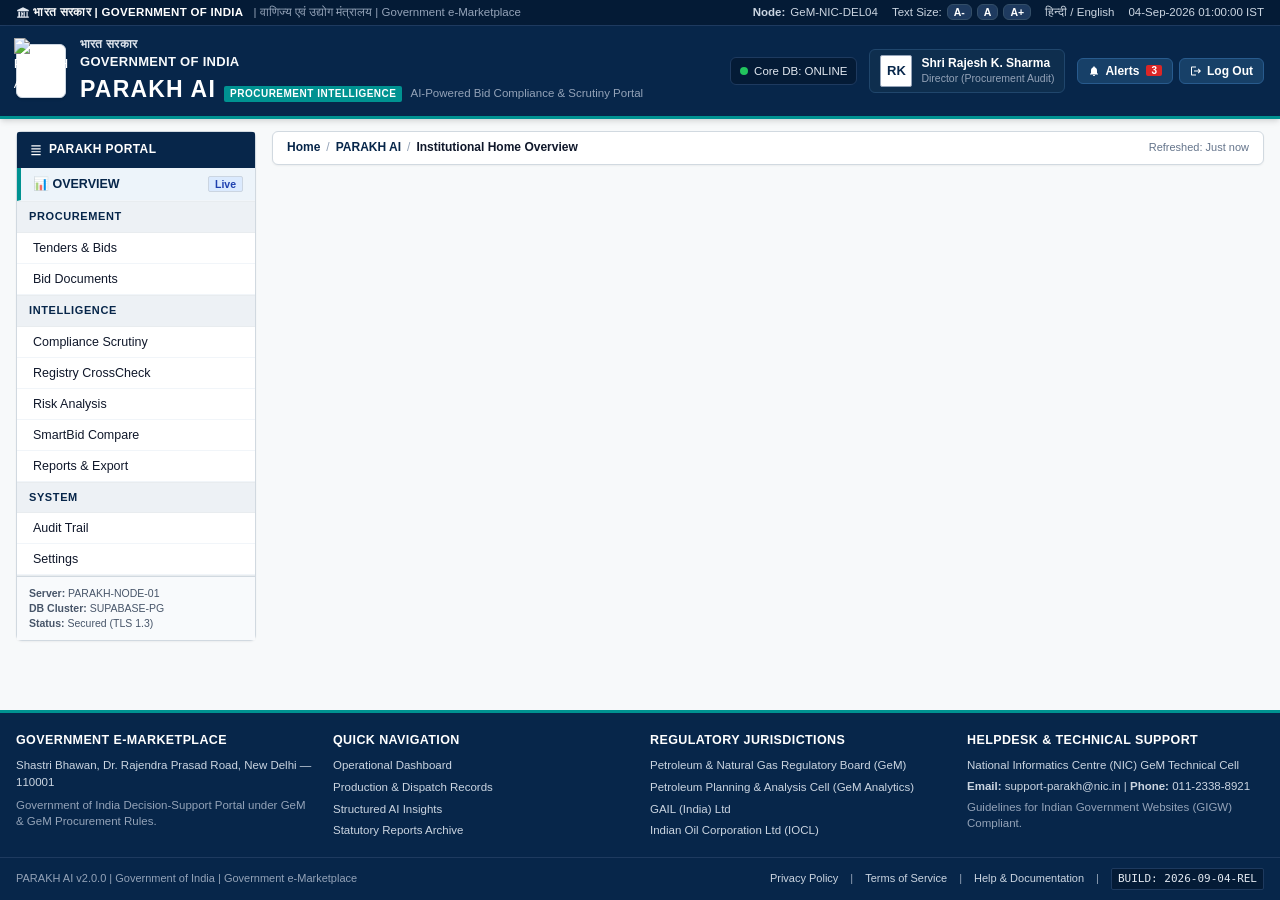
==== static/portal/dashboard.html @ 5761d383 "feat: refine portal UI, remove corrupted symbols, add PARAKH AI branding, and launch Bidder Portal" ====
<!DOCTYPE html>
<html lang="en">
<head>
  <meta charset="UTF-8">
  <meta name="viewport" content="width=device-width, initial-scale=1.0">
  <title>PARAKH AI — Official Bid Compliance Platform | Government e-Marketplace</title>
  <meta name="description" content="Official Decision-Support & Statutory Compliance Scrutiny Platform for the Government e-Marketplace.">
  <meta name="author" content="Government e-Marketplace">
  
  <!-- Custom Institutional CSS (2012-2018 Enterprise Design, Three-Tone System) -->
  <link rel="stylesheet" href="/static/css/styles.css">
  
  <!-- Favicon -->
  <link rel="icon" type="image/png" href="/static/images/parakh-logo.png">
</head>
<body class="font-size-md">

  <!-- =====================================================================
       1. TOP GOVERNMENT OF INDIA ACCESSIBILITY & UTILITY STRIP
       ===================================================================== -->
  <div class="gov-top-strip" id="govTopStrip">
    <div class="gov-top-strip-inner">
      <div class="gov-top-left">
        <span class="gov-id-text">
          <svg class="emblem-icon" width="14" height="14" viewBox="0 0 24 24" fill="currentColor">
            <path d="M12 2L2 7v2h20V7L12 2zm-8 8v8H2v2h20v-2h-2v-8h-2v8h-3v-8h-2v8h-2v-8H9v8H7v-8H4zm7 2a1.5 1.5 0 100 3 1.5 1.5 0 000-3z"/>
          </svg>
          भारत सरकार | GOVERNMENT OF INDIA
        </span>
        <span class="gov-dept-text">| वाणिज्य एवं उद्योग मंत्रालय | Government e-Marketplace</span>
      </div>
      <div class="gov-top-right">
        <span class="strip-item">
          <strong>Node:</strong> GeM-NIC-DEL04
        </span>
        <span class="strip-item font-resizer">
          <span>Text Size:</span>
          <button type="button" onclick="parakhApp.adjustFontSize('sm')" title="Decrease font size">A-</button>
          <button type="button" onclick="parakhApp.adjustFontSize('md')" title="Normal font size">A</button>
          <button type="button" onclick="parakhApp.adjustFontSize('lg')" title="Increase font size">A+</button>
        </span>
        <span class="strip-item">
          <a class="strip-link" href="javascript:void(0)" onclick="parakhApp.toggleLanguage()">हिन्दी / English</a>
        </span>
        <span class="strip-item" id="liveClockDisplay">
          04-Sep-2026 01:00:00 IST
        </span>
      </div>
    </div>
  </div>

  <!-- =====================================================================
       2. INSTITUTIONAL HEADER
       ===================================================================== -->
  <header class="institutional-header" id="institutionalHeader">
    <div class="header-inner">
      <!-- Left: Emblem & Ministry Identity -->
      <div class="brand-section" onclick="window.location.href='/'" title="Go to PARAKH AI Home">
        <div class="emblem-logo-container" title="PARAKH AI Logo">
          <img src="/static/images/parakh-logo.png" alt="PARAKH AI Logo" style="height: 65px; width: auto; object-fit: contain;">
        </div>
        <div class="brand-titles">
          <div class="brand-hindi">भारत सरकार</div>
          <div class="brand-ministry">Government of India</div>
          <div class="brand-parakh">
            <span class="parakh-main-title">PARAKH AI</span>
            <span class="parakh-tag">PROCUREMENT INTELLIGENCE</span>
            <span class="parakh-subtitle">AI-Powered Bid Compliance & Scrutiny Portal</span>
          </div>
        </div>
      </div>

      <!-- Right: User Identity & Actions -->
      <div class="header-user-area" id="headerUserArea">
        <div class="system-status-indicator" title="System Integration Status">
          <span class="status-dot"></span>
          <span>Core DB: ONLINE</span>
        </div>

        <div class="user-profile-box" id="userProfileBox">
          <div class="user-avatar" id="userAvatarInitials">RK</div>
          <div class="user-details">
            <span class="user-name" id="userDisplayName">Shri Rajesh K. Sharma</span>
            <span class="user-role" id="userDisplayRole">Director (Procurement Audit)</span>
          </div>
        </div>

        <div class="header-actions">
          <button class="header-btn" onclick="parakhApp.switchView('alerts')" title="Operational Alerts">
            <svg width="12" height="12" viewBox="0 0 24 24" fill="currentColor">
              <path d="M12 22c1.1 0 2-.9 2-2h-4c0 1.1.9 2 2 2zm6-6v-5c0-3.07-1.63-5.64-4.5-6.32V4c0-.83-.67-1.5-1.5-1.5s-1.5.67-1.5 1.5v.68C7.64 5.36 6 7.92 6 11v5l-2 2v1h16v-1l-2-2z"/>
            </svg>
            <span>Alerts</span>
            <span class="badge-count" id="headerAlertCount">3</span>
          </button>
          <button class="header-btn" onclick="parakhApp.handleLogoutToggle()" id="authToggleButton" title="Log out or switch account">
            <svg width="12" height="12" viewBox="0 0 24 24" fill="currentColor">
              <path d="M17 7l-1.41 1.41L18.17 11H8v2h10.17l-2.58 2.58L17 17l5-5zM4 5h8V3H4c-1.1 0-2 .9-2 2v14c0 1.1.9 2 2 2h8v-2H4V5z"/>
            </svg>
            <span id="authToggleText">Log Out</span>
          </button>
        </div>
      </div>
    </div>
  </header>



  <!-- =====================================================================
       5. PORTAL MAIN CONTAINER (SIDEBAR + CONTENT)
       ===================================================================== -->
  <div class="portal-container" id="portalContainer">

    <!-- OPERATIONAL SIDEBAR NAVIGATION (DISPLAYED IN PORTAL MODE) -->
    <aside class="portal-sidebar" id="portalSidebar">

      <div class="sidebar-header">
        <svg width="14" height="14" viewBox="0 0 24 24" fill="currentColor">
          <path d="M4 6h16V4H4v2zm0 5h16v-2H4v2zm0 5h16v-2H4v2zm0 5h16v-2H4v2z"/>
        </svg>
        <span>PARAKH PORTAL</span>
      </div>

      <!-- Group 1: OVERVIEW -->
      <div class="sidebar-nav-group">
        <button type="button" class="sidebar-link-btn active" data-view="dashboard" onclick="parakhApp.switchView('dashboard')">
          <span>📊 OVERVIEW</span>
          <span class="sidebar-count" style="background:#DBEAFE; color:#1E40AF;">Live</span>
        </button>
      </div>

      <!-- Group 2: PROCUREMENT -->
      <div class="sidebar-nav-group">
        <div class="sidebar-group-title">PROCUREMENT</div>
        <ul class="sidebar-links">
          <li><button type="button" class="sidebar-link-btn" data-view="records" onclick="parakhApp.switchView('records')"><span>Tenders & Bids</span></button></li>
          <li><button type="button" class="sidebar-link-btn" data-view="upload" onclick="parakhApp.switchView('upload')"><span>Bid Documents</span></button></li>
        </ul>
      </div>

      <!-- Group 3: INTELLIGENCE (PARAKH USPs) -->
      <div class="sidebar-nav-group">
        <div class="sidebar-group-title">INTELLIGENCE</div>
        <ul class="sidebar-links">
          <li><button type="button" class="sidebar-link-btn" data-view="compliance" onclick="parakhApp.switchView('compliance')"><span>Compliance Scrutiny</span></button></li>
          <li><button type="button" class="sidebar-link-btn" data-view="crosscheck" onclick="parakhApp.switchView('crosscheck')"><span>Registry CrossCheck</span></button></li>
          <li><button type="button" class="sidebar-link-btn" data-view="risk" onclick="parakhApp.switchView('risk')"><span>Risk Analysis</span></button></li>
          <li><button type="button" class="sidebar-link-btn" data-view="smartbid" onclick="parakhApp.switchView('smartbid')"><span>SmartBid Compare</span></button></li>
          <li><button type="button" class="sidebar-link-btn" data-view="reports" onclick="parakhApp.switchView('reports')"><span>Reports & Export</span></button></li>
        </ul>
      </div>

      <!-- Group 4: SYSTEM -->
      <div class="sidebar-nav-group">
        <div class="sidebar-group-title">SYSTEM</div>
        <ul class="sidebar-links">
          <li><button type="button" class="sidebar-link-btn" data-view="history" onclick="parakhApp.switchView('history')"><span>Audit Trail</span></button></li>
          <li><button type="button" class="sidebar-link-btn" data-view="settings" onclick="parakhApp.switchView('settings')"><span>Settings</span></button></li>
        </ul>
      </div>

      <div class="sidebar-footer-info">
        <div><strong>Server:</strong> PARAKH-NODE-01</div>
        <div><strong>DB Cluster:</strong> SUPABASE-PG</div>
        <div><strong>Status:</strong> Secured (TLS 1.3)</div>
      </div>
    </aside>

    <!-- MAIN DYNAMIC CONTENT CONTAINER -->
    <main class="portal-main-content" id="portalMainContent">

      <!-- Breadcrumbs -->
      <nav class="breadcrumb-bar" id="breadcrumbBar" aria-label="Breadcrumb">
        <ul class="breadcrumb-list">
          <li><a href="javascript:void(0)" onclick="parakhApp.switchView('home')">Home</a></li>
          <li class="breadcrumb-separator">/</li>
          <li id="breadcrumbParent"><a href="javascript:void(0)">PARAKH AI</a></li>
          <li class="breadcrumb-separator">/</li>
          <li class="breadcrumb-current" id="breadcrumbCurrent">Institutional Home Overview</li>
        </ul>
        <span class="breadcrumb-timestamp" id="breadcrumbTime">Refreshed: Just now</span>
      </nav>

      <section class="view-section" id="view-dashboard" style="display:none;">
        <div class="page-title-banner">
          <div class="page-title-group">
            <h1>PARAKH AI - Procurement Intelligence Dashboard</h1>
            <p>Real-time bid compliance metrics, statutory cross-checks, and AI-powered discrepancy detection across the Government e-Marketplace.</p>
          </div>
          <div class="page-actions-group">
            <button class="btn btn-secondary btn-sm" onclick="parakhApp.switchView('upload')">
              <span>Upload Bid Docs</span>
            </button>
            <button class="btn btn-accent btn-sm" onclick="parakhApp.switchView('compliance')">
              <span>Run Compliance Scrutiny</span>
            </button>
            <button class="btn btn-primary btn-sm" onclick="parakhApp.openGenerateReportModal()">
              <span>Generate Brief</span>
            </button>
          </div>
        </div>

        <!-- 6 Practical Compact KPI Cards -->
        <div class="kpi-grid">
          <div class="kpi-card">
            <span class="kpi-label">Total Bids Processed</span>
            <span class="kpi-value" id="kpiTotalRecords">14,820</span>
            <span class="kpi-subtext">Across all central ministries</span>
          </div>
          <div class="kpi-card kpi-accent">
            <span class="kpi-label">Bids Under Scrutiny</span>
            <span class="kpi-value" id="kpiActiveCases">42</span>
            <span class="kpi-subtext">Active AI scrutiny</span>
          </div>
          <div class="kpi-card">
            <span class="kpi-label">Compliant Bids</span>
            <span class="kpi-value" style="color:#166534;">14,210</span>
            <span class="kpi-subtext">82.4% overall compliance</span>
          </div>
          <div class="kpi-card">
            <span class="kpi-label">High-Risk Bids</span>
            <span class="kpi-value" style="color:#991B1B;">6</span>
            <span class="kpi-subtext">Requires officer intervention</span>
          </div>
          <div class="kpi-card">
            <span class="kpi-label">Active Alerts</span>
            <span class="kpi-value" style="color:#991B1B;" id="kpiAlerts">9</span>
            <span class="kpi-subtext">3 Critical, 4 High, 2 Medium</span>
          </div>
          <div class="kpi-card">
            <span class="kpi-label">Upcoming Statutory Deadline</span>
            <span class="kpi-value" style="font-size:16px; margin-top:8px; color:#123B63;">15-Sep-2026</span>
            <span class="kpi-subtext">Q2 GeM Procurement Audit</span>
          </div>
        </div>

        <!-- 2-Column Split: Overview Chart & Risk Distribution vs Structured AI Finding -->
        <div class="dashboard-grid-2col">
          <!-- Column 1: Compliance Overview & Risk Distribution -->
          <div class="panel">
            <div class="panel-header">
              <span>MONTHLY BID COMPLIANCE TRENDS (FY 2025-26)</span>
              <div>
                <select id="chartPsuFilter" class="form-control" style="font-size:11.5px; padding:3px 7px;" onchange="parakhApp.renderComplianceChart()">
                  <option value="ALL">All Ministries & Departments</option>
                  <option value="GAIL">GAIL (Natural Gas Grid)</option>
                  <option value="IOCL">IOCL (Refineries & Pipeline)</option>
                  <option value="ONGC">ONGC (Offshore Extraction)</option>
                </select>
              </div>
            </div>
            <div class="panel-body">
              <canvas id="complianceChartCanvas" width="560" height="200" style="width:100%; height:200px; display:block; background-color:#FFFFFF; border:1px solid #CBD5E1;"></canvas>
              
              <!-- Risk Distribution Breakdown -->
              <div style="margin-top:12px; background:#F8FAFC; border:1px solid #CBD5E1; padding:9px 12px; border-radius:3px;">
                <div style="display:flex; justify-content:space-between; font-size:11.5px; font-weight:700; color:#123B63; margin-bottom:5px;">
                  <span>Risk Distribution Breakdown</span>
                  <span>82% Compliant | 14% Under Scrutiny | 4% High Risk</span>
                </div>
                <div style="display:flex; height:9px; border-radius:2px; overflow:hidden; border:1px solid #CBD5E1;">
                  <div style="width:82%; background:#166534;" title="Compliant (82%)"></div>
                  <div style="width:14%; background:#C25E00;" title="Under Scrutiny (14%)"></div>
                  <div style="width:4%; background:#991B1B;" title="High Risk (4%)"></div>
                </div>
              </div>
            </div>
          </div>

          <!-- Column 2: Structured AI Decision-Support Intelligence Card -->
          <div class="panel ai-insight-panel">
            <div class="panel-header">
              <span>AI COMPLIANCE DECISION SUPPORT</span>
              <span class="ai-tag">REF: GEM-BID-8841</span>
            </div>
            <div class="panel-body">
              <div class="ai-result-block">
                <div class="ai-assessment-box">
                  <div style="font-size:11px; font-weight:bold; color:#123B63; text-transform:uppercase;">AI Analysis Result</div>
                  <div style="font-size:13.5px; font-weight:bold; color:#123B63; margin-top:2px;">
                    Potential financial anomaly and GSTIN mismatch detected
                  </div>
                </div>

                <div class="ai-metric-row">
                  <div class="ai-metric-col">
                    <span class="ai-metric-label">Confidence</span>
                    <div class="ai-metric-value">87%</div>
                    <div class="confidence-bar-wrap">
                      <div class="confidence-bar-fill" style="width: 87%;"></div>
                    </div>
                  </div>
                  <div class="ai-metric-col">
                    <span class="ai-metric-label">Severity</span>
                    <div class="ai-metric-value"><span class="badge badge-high">Medium</span></div>
                  </div>
                  <div class="ai-metric-col">
                    <span class="ai-metric-label">Target Entity</span>
                    <div style="font-size:12.5px; font-weight:bold; color:#123B63;">Bidder A - Tender #4929</div>
                  </div>
                </div>

                <div>
                  <div style="font-size:11.5px; font-weight:bold; color:#123B63; margin-bottom:4px; text-transform:uppercase;">Key Discrepancy Indicators:</div>
                  <ul class="ai-indicator-list">
                    <li class="ai-indicator-item">Hazira compressor vs Jagdishpur terminal meter indicates <strong>4.8% divergence</strong> (statutory limit &le; 1.2%).</li>
                    <li class="ai-indicator-item">MSME Udyam registration category does not match the mandatory requirement for this tender.</li>
                  </ul>
                </div>

                <div class="ai-recommendation-box">
                  <strong>Recommended Action:</strong>
                  Dispatch physical ultrasonic calibration team to Valve Station VS-14 before subsequent transmission cycle.
                </div>

                <div style="display:flex; justify-content:space-between; align-items:center; margin-top:4px;">
                  <button class="btn btn-accent btn-sm" onclick="parakhApp.switchView('compliance'); parakhApp.loadAnalysisCase('CASE-8841');">
                    [ View Detailed Analysis ]
                  </button>
                  <span style="font-size:11px; color:#64748B;">Engine: Deterministic Rule Matrix v3.2</span>
                </div>
              </div>
            </div>
          </div>
        </div>

        <!-- Recent Production & Dispatch Activity Table -->
        <div class="panel">
          <div class="panel-header">
            <span>RECENT PRODUCTION & DISPATCH RECONCILIATION LOG</span>
            <button class="btn btn-secondary btn-sm" onclick="parakhApp.switchView('records')">View All Records &raquo;</button>
          </div>
          <div class="panel-body" style="padding:0;">
            <div class="table-responsive">
              <table class="table-gov" id="dashboardRecentTable">
                <thead>
                  <tr>
                    <th>Record ID</th>
                    <th>Category</th>
                    <th>Facility / PSU</th>
                    <th>Data Source</th>
                    <th>Status</th>
                    <th>Risk Level</th>
                    <th>AI Result</th>
                    <th>Date & Time</th>
                    <th>Action</th>
                  </tr>
                </thead>
                <tbody id="dashboardRecentTbody">
                  <!-- Populated by JavaScript -->
                </tbody>
              </table>
            </div>
          </div>
        </div>

        <!-- Alerts / Pending Actions Area -->
        <div class="panel">
          <div class="panel-header">
            <span>OPERATIONAL ALERTS REQUIRING IMMEDIATE OFFICER SIGN-OFF</span>
            <button class="btn btn-secondary btn-sm" onclick="parakhApp.switchView('alerts')">Manage Alerts &raquo;</button>
          </div>
          <div class="panel-body">
            <div style="display:flex; flex-direction:column; gap:8px;" id="dashboardAlertsList">
              <!-- Populated by JavaScript -->
            </div>
          </div>
        </div>
      </section>

      <!-- ===================================================================
           VIEW 2: DATA & RECORDS (PRODUCTION & DISPATCH)
           =================================================================== -->
      <section class="view-section" id="view-records" style="display:none;">
        <div class="page-title-banner">
          <div class="page-title-group">
            <h1>Production & Dispatch Records Management</h1>
            <p>Complete multi-source statutory repository of pipeline SCADA readings, refinery dispatch ledgers, and subsidized fuel allocations.</p>
          </div>
          <div class="page-actions-group">
            <button class="btn btn-accent btn-sm" onclick="parakhApp.switchView('upload')">
              <span>+ Ingest Telemetry Batch</span>
            </button>
            <button class="btn btn-secondary btn-sm" onclick="parakhApp.exportRecordsCSV()">
              <span>Export CSV</span>
            </button>
          </div>
        </div>

        <!-- Enterprise Filter Bar -->
        <div class="filter-card">
          <div class="form-row">
            <div class="form-group flex-grow">
              <label class="form-label" for="filterSearchInput">Search Facility / Record ID</label>
              <input type="text" id="filterSearchInput" class="form-control" placeholder="e.g. GAIL, HVJ, REC-2026, Paradip..." oninput="parakhApp.applyFilters()">
            </div>
            <div class="form-group">
              <label class="form-label" for="filterCategorySelect">Category</label>
              <select id="filterCategorySelect" class="form-control" onchange="parakhApp.applyFilters()">
                <option value="ALL">All Categories</option>
                <option value="Natural Gas Grid">Natural Gas Grid</option>
                <option value="Crude Refining">Crude Refining</option>
                <option value="LPG Allocation">Subsidized LPG Allocation</option>
                <option value="Offshore Extraction">Offshore Extraction</option>
                <option value="City Gas Distribution">City Gas Distribution (CGD)</option>
              </select>
            </div>
            <div class="form-group">
              <label class="form-label" for="filterPsuSelect">PSU / Entity</label>
              <select id="filterPsuSelect" class="form-control" onchange="parakhApp.applyFilters()">
                <option value="ALL">All Entities</option>
                <option value="GAIL">GAIL (India) Ltd</option>
                <option value="IOCL">Indian Oil Corp Ltd (IOCL)</option>
                <option value="ONGC">ONGC Ltd</option>
                <option value="HPCL">Hindustan Petroleum (HPCL)</option>
                <option value="BPCL">Bharat Petroleum (BPCL)</option>
                <option value="ISPRL">Indian Strategic Reserves</option>
              </select>
            </div>
            <div class="form-group">
              <label class="form-label" for="filterStatusSelect">Status</label>
              <select id="filterStatusSelect" class="form-control" onchange="parakhApp.applyFilters()">
                <option value="ALL">All Statuses</option>
                <option value="Compliant">Compliant</option>
                <option value="Under Scrutiny">Under Scrutiny</option>
                <option value="Flagged">Flagged</option>
                <option value="Verified">Verified</option>
              </select>
            </div>
            <div class="form-group">
              <label class="form-label" for="filterDateFrom">Date From</label>
              <input type="date" id="filterDateFrom" class="form-control" value="2026-08-01" onchange="parakhApp.applyFilters()">
            </div>
            <div class="form-group">
              <label class="form-label" for="filterDateTo">Date To</label>
              <input type="date" id="filterDateTo" class="form-control" value="2026-09-04" onchange="parakhApp.applyFilters()">
            </div>
            <div class="form-group" style="flex-direction:row; gap:5px;">
              <button type="button" class="btn btn-primary btn-sm" onclick="parakhApp.applyFilters()">Apply Filter</button>
              <button type="button" class="btn btn-secondary btn-sm" onclick="parakhApp.resetFilters()">Reset</button>
            </div>
          </div>
        </div>

        <!-- Structured Enterprise Table -->
        <div class="table-responsive">
          <table class="table-gov" id="recordsDataTable">
            <thead>
              <tr>
                <th class="sortable" onclick="parakhApp.sortRecords('id')">Record ID</th>
                <th class="sortable" onclick="parakhApp.sortRecords('category')">Category</th>
                <th class="sortable" onclick="parakhApp.sortRecords('psu')">PSU / Facility</th>
                <th>Data Source</th>
                <th class="sortable" onclick="parakhApp.sortRecords('status')">Status</th>
                <th class="sortable" onclick="parakhApp.sortRecords('risk')">Risk Level</th>
                <th>AI Result</th>
                <th class="sortable" onclick="parakhApp.sortRecords('date')">Date & Time</th>
                <th>Action</th>
              </tr>
            </thead>
            <tbody id="recordsTbody">
              <!-- Populated by JavaScript -->
            </tbody>
          </table>
        </div>

        <!-- Pagination Bar -->
        <div class="pagination-container">
          <div>
            Showing <strong id="pageStartRecord">1</strong> to <strong id="pageEndRecord">10</strong> of <strong id="pageTotalRecords">142</strong> statutory records
          </div>
          <div class="pagination-controls" id="paginationControls">
            <!-- Populated by JavaScript -->
          </div>
        </div>
      </section>

      <!-- ===================================================================
           VIEW 3: DATA UPLOAD (TELEMETRY UPLOAD)
           =================================================================== -->
      <section class="view-section" id="view-upload" style="display:none;">
        <div class="page-title-banner">
          <div class="page-title-group">
            <h1>Statutory Telemetry & Manifest Ingestion</h1>
            <p>Upload telemetry dumps, laboratory quality certificates, or distribution ledgers for deterministic validation and checksum verification.</p>
          </div>
        </div>

        <div class="panel" style="max-width:880px; margin:0 auto;">
          <div class="panel-header">
            <span>INGESTION WORKFLOW & STATUTORY DECLARATION</span>
          </div>
          <div class="panel-body">
            <form id="uploadDataForm" onsubmit="parakhApp.handleDataUpload(event)">
              <div style="display:flex; flex-direction:column; gap:14px;">
                <div class="form-row">
                  <div class="form-group flex-grow">
                    <label class="form-label" for="uploadPsuSelect">Reporting Hydrocarbon PSU / Entity *</label>
                    <select id="uploadPsuSelect" class="form-control" required>
                      <option value="">-- Select Reporting Entity --</option>
                      <option value="GAIL">GAIL (India) Ltd — National Gas Grid</option>
                      <option value="IOCL">Indian Oil Corporation Ltd — Refineries & Pipelines</option>
                      <option value="ONGC">Oil & Natural Gas Corporation Ltd — Offshore Wells</option>
                      <option value="HPCL">Hindustan Petroleum Corporation Ltd — Marketing & LPG</option>
                      <option value="BPCL">Bharat Petroleum Corporation Ltd — Distribution</option>
                      <option value="ISPRL">Indian Strategic Petroleum Reserves Ltd — Caverns</option>
                    </select>
                  </div>
                  <div class="form-group flex-grow">
                    <label class="form-label" for="uploadCategorySelect">Hydrocarbon Sector Classification *</label>
                    <select id="uploadCategorySelect" class="form-control" required>
                      <option value="">-- Select Sector --</option>
                      <option value="Natural Gas Grid">Natural Gas Trunk Pipeline</option>
                      <option value="Crude Refining">Crude Refining & Despatch</option>
                      <option value="LPG Allocation">Subsidized Domestic LPG Allocation</option>
                      <option value="Offshore Extraction">Offshore Wellhead Production</option>
                      <option value="City Gas Distribution">City Gas Distribution Network (CGD)</option>
                    </select>
                  </div>
                </div>

                <div class="form-row">
                  <div class="form-group flex-grow">
                    <label class="form-label" for="uploadFacilityInput">Facility / Pipeline Terminal Identifier *</label>
                    <input type="text" id="uploadFacilityInput" class="form-control" placeholder="e.g. Hazira Compressor Station CS-02 / Paradip Refinery Terminal B" required>
                  </div>
                  <div class="form-group">
                    <label class="form-label" for="uploadReportingPeriod">Audit Period *</label>
                    <input type="month" id="uploadReportingPeriod" class="form-control" value="2026-08" required>
                  </div>
                </div>

                <div class="form-group">
                  <label class="form-label" for="uploadDataStream">Data Stream Type *</label>
                  <select id="uploadDataStream" class="form-control" required>
                    <option value="SCADA_PRESSURE">SCADA Pressure & Mass Flow Sensor Telemetry (.csv, .xlsx)</option>
                    <option value="DESPATCH_MANIFEST">Statutory Despatch & Custody Transfer Manifest (.pdf, .csv)</option>
                    <option value="LAB_QUALITY_CERT">Laboratory Quality & Sulphur Specification Certificate (.pdf)</option>
                    <option value="SUBSIDIZED_LPG_LEDGER">Subsidized LPG Bottling & Retail Dispense Ledger (.xlsx, .csv)</option>
                  </select>
                </div>

                <!-- Drag & Drop Upload Zone -->
                <div class="form-group">
                  <label class="form-label">Select or Drag Telemetry File (.csv, .xlsx, .pdf, .json) *</label>
                  <div class="upload-dropzone" id="uploadDropzone">
                    <div class="upload-dropzone-icon"><svg width="40" height="40" viewBox="0 0 24 24" fill="none" stroke="currentColor" stroke-width="2" stroke-linecap="round" stroke-linejoin="round"><path d="M21 15v4a2 2 0 0 1-2 2H5a2 2 0 0 1-2-2v-4"/><polyline points="17 8 12 3 7 8"/><line x1="12" y1="3" x2="12" y2="15"/></svg></div>
                    <div id="uploadDropzoneFilename" style="font-size:13px; color:#334155; margin-bottom:4px;">
                      Drag & drop telemetry files here, or <span style="color:#123B63; text-decoration:underline; font-weight:bold;">browse computer</span>
                    </div>
                    <div style="font-size:11.5px; color:#64748B;">Supported: CSV, XLSX, PDF, JSON up to 50 MB. Files are cryptographically hashed via SHA-256.</div>
                  </div>
                  <input type="file" id="uploadFileInput" accept=".csv,.xlsx,.xls,.pdf,.json" style="display:none;" required>
                </div>

                <div class="form-group">
                  <label class="form-label" for="uploadOfficerRemark">Officer Attestation Remarks</label>
                  <textarea id="uploadOfficerRemark" class="form-control" rows="2" placeholder="Enter officer verification remarks or reference dispatch memo number..."></textarea>
                </div>

                <!-- Live Upload Progress -->
                <div id="uploadProgressContainer" style="display:none; background:#F8FAFC; border:1px solid #CBD5E1; padding:10px 12px; border-radius:3px;">
                  <div style="display:flex; justify-content:space-between; font-size:11.5px; font-weight:700; color:#123B63; margin-bottom:5px;">
                    <span id="uploadProgressLabel">Calculating SHA-256 checksum & validating schema...</span>
                    <span id="uploadProgressPercent">45%</span>
                  </div>
                  <div style="width:100%; height:9px; background:#E2E8F0; border-radius:2px; overflow:hidden;">
                    <div id="uploadProgressBar" style="width:45%; height:100%; background:#C25E00; transition:width 0.3s ease;"></div>
                  </div>
                </div>

                <!-- Successful Upload State Card -->
                <div id="uploadSuccessState" style="display:none; background:#F0FDF4; border:1px solid #86EFAC; padding:12px; border-radius:3px;">
                  <div style="display:flex; align-items:center; gap:8px; margin-bottom:8px;">
                    <span style="font-size:16px; color:#166534;">✓</span>
                    <span style="font-size:13.5px; font-weight:bold; color:#166534;">Batch Successfully Ingested & Cryptographically Verified</span>
                  </div>
                  <div style="display:grid; grid-template-columns:1fr 1fr; gap:8px; font-size:12px; color:#334155;">
                    <div><strong>Batch ID:</strong> <span id="successBatchId">BATCH-2026-0914</span></div>
                    <div><strong>Record ID:</strong> <span id="successRecordId">REC-2026-9901</span></div>
                    <div><strong>Uploaded By:</strong> <span id="successUploadedBy">Shri Rajesh K. Sharma</span></div>
                    <div><strong>Timestamp:</strong> <span id="successTimestamp">04-Sep-2026 01:05 IST</span></div>
                    <div><strong>Data Source:</strong> <span id="successSource">GAIL (SCADA)</span></div>
                    <div><strong>File Name:</strong> <span id="successFileName">HVJ_Pressure_Dump_Sep26.csv</span></div>
                  </div>
                  <div style="margin-top:10px; display:flex; gap:6px;">
                    <button type="button" class="btn btn-accent btn-sm" onclick="parakhApp.switchView('records')">View in Records Table</button>
                    <button type="button" class="btn btn-primary btn-sm" onclick="parakhApp.switchView('compliance')">Launch AI Scrutiny</button>
                  </div>
                </div>

                <div style="display:flex; justify-content:flex-end; gap:8px; margin-top:6px;">
                  <button type="button" class="btn btn-secondary" onclick="parakhApp.resetUploadForm()">Reset Form</button>
                  <button type="submit" class="btn btn-accent" id="uploadSubmitBtn">
                    <span>[ Ingest & Scrutinize Batch ]</span>
                  </button>
                </div>
              </div>
            </form>
          </div>
        </div>
      </section>

      <!-- ===================================================================
           VIEW 4: AI COMPLIANCE SCRUTINY (AI ANALYSIS)
           =================================================================== -->
            <section class="view-section" id="view-compliance" style="display:none;">
        <div class="page-title-banner">
          <div class="page-title-group">
            <h1>AI Compliance Scrutiny</h1>
            <p>Automated bid parsing and multi-stage compliance verification against GeM procurement rules.</p>
          </div>
        </div>

        <div class="panel" style="margin-bottom:14px;">
          <div class="panel-header">
            <span>SELECT BID FOR SCRUTINY</span>
          </div>
          <div class="panel-body">
            <div class="form-row">
              <div class="form-group flex-grow">
                <label class="form-label" for="analysisCaseSelect">Target Tender & Bidder</label>
                <select id="analysisCaseSelect" class="form-control" onchange="parakhApp.onAnalysisCaseSelect()">
                  <option value="CASE-8841">Tender #4929 - Bidder A (Financial Discrepancy)</option>
                  <option value="CASE-9022">Tender #4929 - Bidder B (MSME Exemption Scrutiny)</option>
                  <option value="CASE-9140">Tender #5011 - Bidder C (ISO Certification Validation)</option>
                </select>
              </div>
              <div class="form-group" style="align-self:flex-end;">
                <button type="button" class="btn btn-accent" id="triggerAiAnalysisBtn" onclick="parakhApp.runAiAnalysisPipeline()">
                  <span class="btn-icon">⚙️</span>
                  <span>[ Run Compliance Scrutiny ]</span>
                </button>
              </div>
            </div>
          </div>
        </div>

        <!-- 5-Stage Operational Pipeline Display -->
        <div class="panel" style="margin-bottom:14px;">
          <div class="panel-header">
            <span>COMPLIANCE PIPELINE EXECUTION</span>
            <span id="analysisPipelineStatusBadge" class="badge badge-info">IDLE / READY</span>
          </div>
          <div class="panel-body">
            <div style="display:grid; grid-template-columns:repeat(auto-fit, minmax(170px, 1fr)); gap:10px;" id="pipelineStageCards">
              <div class="kpi-card" id="pipeStage1">
                <span class="kpi-label">Stage 1</span>
                <span style="font-size:12px; font-weight:bold; color:var(--parakh-navy); margin-top:2px;">BidDoc Parsing</span>
                <span class="kpi-subtext" id="pipeStage1Status">Ready</span>
              </div>
              <div class="kpi-card" id="pipeStage2">
                <span class="kpi-label">Stage 2</span>
                <span style="font-size:12px; font-weight:bold; color:var(--parakh-navy); margin-top:2px;">Rule Extraction</span>
                <span class="kpi-subtext" id="pipeStage2Status">Pending</span>
              </div>
              <div class="kpi-card" id="pipeStage3">
                <span class="kpi-label">Stage 3</span>
                <span style="font-size:12px; font-weight:bold; color:var(--parakh-navy); margin-top:2px;">Registry CrossCheck</span>
                <span class="kpi-subtext" id="pipeStage3Status">Pending</span>
              </div>
              <div class="kpi-card" id="pipeStage4">
                <span class="kpi-label">Stage 4</span>
                <span style="font-size:12px; font-weight:bold; color:var(--parakh-navy); margin-top:2px;">Contradiction Check</span>
                <span class="kpi-subtext" id="pipeStage4Status">Pending</span>
              </div>
              <div class="kpi-card" id="pipeStage5">
                <span class="kpi-label">Stage 5</span>
                <span style="font-size:12px; font-weight:bold; color:var(--parakh-navy); margin-top:2px;">Final Verdict</span>
                <span class="kpi-subtext" id="pipeStage5Status">Pending</span>
              </div>
            </div>
          </div>
        </div>

        <div id="aiAnalysisResultsArea" style="display:none;">
          <div style="display:flex; gap:14px;">
            <div style="flex:1;">
              <div class="panel">
                <div class="panel-header" style="background:#FEF2F2; color:#991B1B; border-bottom-color:#FECACA;">
                  <span style="display:flex; align-items:center; gap:6px;">
                    ⚠️ CRITICAL COMPLIANCE FLAG DETECTED
                  </span>
                </div>
                <div class="panel-body">
                  <h3 style="margin-bottom:10px; color:#7F1D1D;" id="resultPrimaryFinding">Financial Discrepancy in Turnover Claim</h3>
                  <p style="font-size:13px; color:#475569; margin-bottom:12px; line-height:1.5;">
                    The Bidder's declared average annual turnover over the past 3 years is <strong>₹ 15.2 Cr</strong>. However, real-time cross-checking with MCA21 API reveals a filed turnover of <strong>₹ 9.8 Cr</strong>.
                  </p>
                  
                  <div style="background:#F8FAFC; padding:10px; border-radius:4px; border:1px solid #E2E8F0; font-family:monospace; font-size:12px; margin-bottom:12px;">
                    <div>> SOURCE: Tender Annexure II (Financials)</div>
                    <div>> TARGET: MCA21 Company Registry</div>
                    <div style="color:#DC2626;">> DEVIATION: -35.5% (Exceeds 0% tolerance)</div>
                  </div>

                  <button class="btn btn-primary" onclick="parakhApp.openGenerateReportModal()">Generate Compliance Report</button>
                </div>
              </div>
            </div>
          </div>
        </div>
      </section>

      <!-- ===================================================================
           VIEW 5: STRUCTURED AI INSIGHTS
           =================================================================== -->
            <section class="view-section" id="view-crosscheck" style="display:none;">
        <div class="page-title-banner">
          <div class="page-title-group">
            <h1>Registry CrossCheck & Expiry Monitoring</h1>
            <p>Direct API integrations with MCA21, GSTN, and Udyam portals to cryptographically verify claims and monitor document expiry.</p>
          </div>
          <div class="page-actions-group">
            <button class="btn btn-accent btn-sm" onclick="alert('Initiating real-time API sync...')">Sync with GSTN/MCA21</button>
          </div>
        </div>

        <div class="kpi-grid">
          <div class="kpi-card">
            <span class="kpi-label">Active API Links</span>
            <span class="kpi-value">4/4</span>
            <span class="kpi-subtext" style="color:var(--parakh-teal);">All systems operational</span>
          </div>
          <div class="kpi-card kpi-accent">
            <span class="kpi-label">Mismatches Detected</span>
            <span class="kpi-value">12</span>
            <span class="kpi-subtext">Across 8 active tenders</span>
          </div>
          <div class="kpi-card">
            <span class="kpi-label">Documents Expiring</span>
            <span class="kpi-value" style="color:#C25E00;">5</span>
            <span class="kpi-subtext">Within next 30 days</span>
          </div>
          <div class="kpi-card">
            <span class="kpi-label">Forged Docs Blocked</span>
            <span class="kpi-value" style="color:#DC2626;">2</span>
            <span class="kpi-subtext">This quarter</span>
          </div>
        </div>

        <div class="panel">
          <div class="panel-header">
            <span>REAL-TIME REGISTRY VERIFICATION LOG</span>
          </div>
          <div class="panel-body">
            <table class="data-table">
              <thead>
                <tr>
                  <th>Tender ID</th>
                  <th>Bidder Name</th>
                  <th>Registry Source</th>
                  <th>Claim vs Actual</th>
                  <th>Status</th>
                </tr>
              </thead>
              <tbody>
                <tr>
                  <td>GEM-2026-T-4929</td>
                  <td>Bidder A (Tech Solutions)</td>
                  <td>MCA21 (Turnover)</td>
                  <td>₹15.2 Cr vs ₹9.8 Cr</td>
                  <td><span class="badge badge-error">Mismatch</span></td>
                </tr>
                <tr>
                  <td>GEM-2026-T-5011</td>
                  <td>Bidder C (Global Infra)</td>
                  <td>Udyam Portal</td>
                  <td>Micro vs Medium</td>
                  <td><span class="badge badge-warning">Category Error</span></td>
                </tr>
                <tr>
                  <td>GEM-2026-T-5100</td>
                  <td>Bidder D (Secure Systems)</td>
                  <td>GSTN</td>
                  <td>Active vs Active</td>
                  <td><span class="badge badge-success">Verified</span></td>
                </tr>
              </tbody>
            </table>
          </div>
        </div>
      </section>

      <!-- ===================================================================
           VIEW 6: STATUTORY REPORTS
           =================================================================== -->
      
      <!-- ===================================================================
           VIEW: SMARTBID COMPARE
           =================================================================== -->
            <section class="view-section" id="view-smartbid" style="display:none;">
        <div class="page-title-banner">
          <div class="page-title-group">
            <h1>SmartBid Compare</h1>
            <p>AI-powered side-by-side comparison of technical specifications, financials, and compliance scores.</p>
          </div>
        </div>
        <div class="panel">
          <div class="panel-header">
            <span>TENDER #4929: TECHNICAL COMPARISON MATRIX</span>
          </div>
          <div class="panel-body">
            <div style="display:grid; grid-template-columns: 1fr 1fr 1fr; gap:16px;">
              <!-- Parameter Column -->
              <div style="background:#F8FAFC; padding:12px; border-radius:4px; border:1px solid #E2E8F0;">
                <h4 style="margin-bottom:12px; color:var(--parakh-navy);">Evaluation Criteria</h4>
                <div style="padding:8px 0; border-bottom:1px solid #CBD5E1;">Required Turnover</div>
                <div style="padding:8px 0; border-bottom:1px solid #CBD5E1;">ISO 9001:2015</div>
                <div style="padding:8px 0; border-bottom:1px solid #CBD5E1;">Similar Past Experience</div>
                <div style="padding:8px 0;">Overall AI Score</div>
              </div>
              
              <!-- Bidder 1 -->
              <div style="background:#fff; padding:12px; border-radius:4px; border:1px solid #E2E8F0;">
                <h4 style="margin-bottom:12px; color:var(--parakh-navy);">Bidder A</h4>
                <div style="padding:8px 0; border-bottom:1px solid #CBD5E1; color:#DC2626;">Fail (₹9.8 Cr vs ₹10 Cr req)</div>
                <div style="padding:8px 0; border-bottom:1px solid #CBD5E1; color:#166534;">Pass (Verified)</div>
                <div style="padding:8px 0; border-bottom:1px solid #CBD5E1; color:#166534;">Pass (3 Projects)</div>
                <div style="padding:8px 0; font-weight:bold; color:#DC2626;">Rejected (Compliance Flag)</div>
              </div>

              <!-- Bidder 2 -->
              <div style="background:#fff; padding:12px; border-radius:4px; border:1px solid #E2E8F0;">
                <h4 style="margin-bottom:12px; color:var(--parakh-navy);">Bidder C</h4>
                <div style="padding:8px 0; border-bottom:1px solid #CBD5E1; color:#166534;">Pass (₹45.2 Cr)</div>
                <div style="padding:8px 0; border-bottom:1px solid #CBD5E1; color:#166534;">Pass (Verified)</div>
                <div style="padding:8px 0; border-bottom:1px solid #CBD5E1; color:#166534;">Pass (12 Projects)</div>
                <div style="padding:8px 0; font-weight:bold; color:#166534;">98/100 (Recommended L1)</div>
              </div>
            </div>
          </div>
        </div>
      </section>

            <section class="view-section" id="view-reports" style="display:none;">
        <div class="page-title-banner">
          <div class="page-title-group">
            <h1>Reports & Exports</h1>
            <p>Generate verifiable, cryptographic compliance reports for procurement audits and stakeholder reviews.</p>
          </div>
          <div class="page-actions-group">
            <button class="btn btn-primary btn-sm" onclick="parakhApp.openGenerateReportModal()">
              <span class="btn-icon">📄</span>
              <span>Generate New Report</span>
            </button>
          </div>
        </div>

        <div class="panel">
          <div class="panel-header">
            <span>RECENT EXPORTS (SHA-256 VERIFIED)</span>
          </div>
          <div class="panel-body">
            <table class="data-table">
              <thead>
                <tr>
                  <th>Report ID</th>
                  <th>Tender Ref</th>
                  <th>Generated By</th>
                  <th>Date & Time</th>
                  <th>Action</th>
                </tr>
              </thead>
              <tbody>
                <tr>
                  <td>RPT-GEM-8841</td>
                  <td>Tender #4929</td>
                  <td>Shri Rajesh K. Sharma</td>
                  <td>04-Sep-2026 14:30</td>
                  <td><button class="btn btn-secondary btn-sm">Download PDF</button></td>
                </tr>
                <tr>
                  <td>RPT-GEM-9022</td>
                  <td>Tender #5011</td>
                  <td>Shri Rajesh K. Sharma</td>
                  <td>03-Sep-2026 09:15</td>
                  <td><button class="btn btn-secondary btn-sm">Download PDF</button></td>
                </tr>
              </tbody>
            </table>
          </div>
        </div>
      </section>

      <!-- ===================================================================
           VIEW 7: OPERATIONAL ALERTS
           =================================================================== -->
      <section class="view-section" id="view-notifications" style="display:none;">
        <div class="page-title-banner">
          <div class="page-title-group">
            <h1>Operational & Statutory Alert Centre</h1>
            <p>Threshold violations, telemetry gaps, and suspected allocation divergences requiring formal officer acknowledgment and action.</p>
          </div>
          <div class="page-actions-group">
            <button class="btn btn-secondary btn-sm" onclick="parakhApp.filterAlerts('ALL')">All Alerts (9)</button>
            <button class="btn btn-secondary btn-sm" onclick="parakhApp.filterAlerts('CRITICAL')">Critical (3)</button>
            <button class="btn btn-secondary btn-sm" onclick="parakhApp.filterAlerts('HIGH')">High (4)</button>
            <button class="btn btn-secondary btn-sm" onclick="parakhApp.filterAlerts('MEDIUM')">Medium (2)</button>
            <button class="btn btn-secondary btn-sm" onclick="parakhApp.filterAlerts('LOW')">Low (1)</button>
          </div>
        </div>

        <div style="display:flex; flex-direction:column; gap:12px;" id="alertsFullContainer">
          <!-- Populated by JavaScript -->
        </div>
      </section>

      <!-- ===================================================================
           VIEW 8: AUDIT TRAIL (NIC STANDARD)
           =================================================================== -->
            <section class="view-section" id="view-history" style="display:none;">
        <div class="page-title-banner">
          <div class="page-title-group">
            <h1>Audit Trail (Immutable)</h1>
            <p>Cryptographically secure log of all system interactions, compliance verifications, and manual overrides.</p>
          </div>
        </div>

        <div class="timeline" id="auditTimeline">
          <!-- Populated by JS -->
          <div class="timeline-item">
            <div class="timeline-dot" style="background:var(--parakh-teal);"></div>
            <div class="timeline-content">
              <strong>04-Sep-2026 14:30:12 IST</strong><br>
              <span style="color:var(--text-muted);">Shri Rajesh K. Sharma generated Compliance Report RPT-GEM-8841.</span>
            </div>
          </div>
          <div class="timeline-item">
            <div class="timeline-dot" style="background:#C25E00;"></div>
            <div class="timeline-content">
              <strong>04-Sep-2026 10:15:00 IST</strong><br>
              <span style="color:var(--text-muted);">AI Scrutiny flagged Bidder A (Tender #4929) for Financial Discrepancy.</span>
            </div>
          </div>
          <div class="timeline-item">
            <div class="timeline-dot" style="background:#166534;"></div>
            <div class="timeline-content">
              <strong>04-Sep-2026 09:00:22 IST</strong><br>
              <span style="color:var(--text-muted);">System synced with MCA21 API successfully (0 ms latency).</span>
            </div>
          </div>
        </div>
      </section>

      <!-- ===================================================================
           VIEW 9: PORTAL SETTINGS
           =================================================================== -->
      <section class="view-section" id="view-settings" style="display:none;">
        <div class="page-title-banner">
          <div class="page-title-group">
            <h1>Portal Settings & Regulatory Parameters</h1>
            <p>Calibrate GeM threshold tolerances, statutory boundary limits, and notification dispatch rules.</p>
          </div>
        </div>

        <div style="display:grid; grid-template-columns:1fr 1fr; gap:14px;">
          <div class="panel">
            <div class="panel-header">
              <span>STATUTORY THRESHOLD CALIBRATION</span>
            </div>
            <div class="panel-body">
              <div style="display:flex; flex-direction:column; gap:12px;">
                <div class="form-group">
                  <label class="form-label">Pipeline Mass Balance Divergence Cutoff (%)</label>
                  <input type="number" class="form-control" value="1.2" step="0.1">
                  <span style="font-size:11px; color:#64748B;">Standard GeM guideline limit: &le; 1.2%</span>
                </div>
                <div class="form-group">
                  <label class="form-label">BS-VI Diesel Sulphur Specification Ceiling (ppm)</label>
                  <input type="number" class="form-control" value="10.0" step="0.5">
                  <span style="font-size:11px; color:#64748B;">Bureau of Indian Standards (BIS) IS 1460:2020 limit: 10 ppm</span>
                </div>
                <div class="form-group">
                  <label class="form-label">Subsidized LPG Household Diversion Alarm Threshold (%)</label>
                  <input type="number" class="form-control" value="2.5" step="0.5">
                  <span style="font-size:11px; color:#64748B;">DBTL Pahal algorithm variance trigger</span>
                </div>
                <div style="display:flex; justify-content:flex-end;">
                  <button class="btn btn-accent btn-sm" onclick="alert('Threshold parameters updated and recorded to Ministry audit log.')">Update Parameters</button>
                </div>
              </div>
            </div>
          </div>

          <div class="panel">
            <div class="panel-header">
              <span>NOTIFICATION & DATA RETENTION RULES</span>
            </div>
            <div class="panel-body">
              <div style="display:flex; flex-direction:column; gap:12px;">
                <div class="form-group">
                  <label class="form-label">Critical Alert Escalation Window (Hours)</label>
                  <input type="number" class="form-control" value="24" step="1">
                  <span style="font-size:11px; color:#64748B;">Auto-escalation to Joint Secretary if unacknowledged</span>
                </div>
                <div class="form-group">
                  <label class="form-label">Audit Log Retention Policy</label>
                  <select class="form-control">
                    <option>7 Years (Statutory Government Standard)</option>
                    <option>10 Years (Classified Strategic Infrastructure)</option>
                  </select>
                </div>
                <div class="form-group">
                  <label class="form-label">SCADA Sensor Heartbeat Interval (Seconds)</label>
                  <input type="number" class="form-control" value="30" step="5">
                </div>
                <div style="display:flex; justify-content:flex-end;">
                  <button class="btn btn-primary btn-sm" onclick="alert('System retention rules updated.')">Save Rules</button>
                </div>
              </div>
            </div>
          </div>
        </div>
      </section>

      <!-- ===================================================================
           VIEW 10: ADMINISTRATION
           =================================================================== -->
            <section class="view-section" id="view-risk" style="display:none;">
        <div class="page-title-banner">
          <div class="page-title-group">
            <h1>Risk Analysis & Scoring</h1>
            <p>Predictive risk scoring and cartelization detection based on historical bidding patterns and entity relationships.</p>
          </div>
        </div>
        <div class="panel">
          <div class="panel-header">
            <span>BIDDER RISK PROFILES</span>
          </div>
          <div class="panel-body">
            <table class="data-table">
              <thead>
                <tr>
                  <th>Bidder Name</th>
                  <th>Risk Score</th>
                  <th>Key Risk Factors</th>
                  <th>Action Recommendation</th>
                </tr>
              </thead>
              <tbody>
                <tr>
                  <td>Bidder A (Tech Solutions)</td>
                  <td><span class="badge badge-error">High (85/100)</span></td>
                  <td>Financial Mismatch, Shared IP with Bidder B</td>
                  <td>Disqualify / Manual Audit</td>
                </tr>
                <tr>
                  <td>Bidder B (Infra Corp)</td>
                  <td><span class="badge badge-warning">Medium (55/100)</span></td>
                  <td>Recent contract delays, Shared IP</td>
                  <td>Monitor Execution closely</td>
                </tr>
                <tr>
                  <td>Bidder C (Global Systems)</td>
                  <td><span class="badge badge-success">Low (15/100)</span></td>
                  <td>None detected</td>
                  <td>Proceed with evaluation</td>
                </tr>
              </tbody>
            </table>
          </div>
        </div>
      </section>

    </main>
  </div>

  <!-- =====================================================================
       6. INSTITUTIONAL LOGIN SCREEN VIEW (Toggleable / Modal)
       ===================================================================== -->
  <div id="institutionalLoginSection" style="display:none;">
    <div class="login-view-container">
      <!-- Left Panel: Official Government Identity -->
      <div class="login-left-panel">
        <div>
          <div class="login-emblem-wrap">
            <div class="login-emblem-box" style="background:transparent; border:none; width:auto; height:auto;">
              <img src="/static/images/parakh-logo.png" alt="PARAKH AI Official Logo" style="height: 56px; width: auto; object-fit: contain; background: #FFFFFF; padding: 4px 10px; border-radius: 8px; box-shadow: 0 4px 10px rgba(0,0,0,0.15);">
            </div>
            <div class="login-goi-titles">
              <h4>भारत सरकार | Government of India</h4>
              <h5>वाणिज्य एवं उद्योग मंत्रालय</h5>
              <h5>Government e-Marketplace</h5>
            </div>
          </div>

          <h3 style="font-size:18px; font-weight:bold; color:#FFFFFF; margin-top:12px;">PARAKH AI ENTERPRISE PORTAL</h3>
          <p class="login-portal-desc">
            Integrated decision-support and regulatory scrutiny system for national hydrocarbon infrastructure, pipeline pressure integrity, and subsidized fuel allocations.
          </p>

          <ul class="login-features-list">
            <li>Continuous SCADA mass-flow and pipeline telemetry reconciliation.</li>
            <li>Deterministic compliance engines with immutable NIC audit trails.</li>
            <li>Multi-source verification across GAIL, IOCL, ONGC, HPCL, and BPCL.</li>
            <li>Officer-led human sign-off architecture with digital attestation.</li>
          </ul>
        </div>

        <div class="login-security-notice">
          <strong>SECURITY NOTICE:</strong> Access is restricted exclusively to authorized Government of India officials and designated PSU audit officers. Unauthorized access attempts are monitored and punishable under the Information Technology Act, 2000 and the Official Secrets Act, 1923.
        </div>
      </div>

      <!-- Right Panel: Institutional Login Box -->
      <div class="login-right-panel">
        <div class="login-box-header">
          <h2>Official Portal Sign-In</h2>
          <p>Please enter your NIC / GeM departmental credentials to access the operational scrutiny console.</p>
        </div>

        <form class="login-form" onsubmit="parakhApp.handleLogin(event)">
          <div class="form-group">
            <label class="form-label" for="loginUsername">Username / NIC Email ID *</label>
            <input type="text" id="loginUsername" class="form-control" value="officer" required placeholder="e.g. rajesh.kumar@nic.in or officer">
          </div>

          <div class="form-group">
            <label class="form-label" for="loginPassword">Password *</label>
            <input type="password" id="loginPassword" class="form-control" value="demo123" required placeholder="••••••••">
          </div>

          <div class="form-group">
            <label class="form-label" for="loginRole">Designated Role *</label>
            <select id="loginRole" class="form-control">
              <option value="officer">Senior Audit Officer (Shri Rajesh K. Sharma)</option>
              <option value="examiner">Chief Technical Examiner (Pipelines & Terminals)</option>
              <option value="admin">System Administrator (NIC National Node)</option>
            </select>
          </div>

          <div class="form-group">
            <label class="form-label" for="loginCaptcha">Security Verification Code *</label>
            <div class="captcha-row">
              <span class="captcha-box" id="captchaValue">7 M 9 K 2</span>
              <button type="button" class="btn btn-secondary btn-sm" onclick="parakhApp.refreshCaptcha()" title="Refresh Captcha"><svg width="13" height="13" viewBox="0 0 24 24" fill="none" stroke="currentColor" stroke-width="2" style="vertical-align:middle;"><polyline points="23 4 23 10 17 10"/><path d="M20.49 15a9 9 0 1 1-2.12-9.36L23 10"/></svg></button>
              <input type="text" id="loginCaptcha" class="form-control" style="width:110px;" placeholder="Code" required value="7M9K2">
            </div>
          </div>

          <div style="display:flex; justify-content:space-between; align-items:center; margin-top:6px;">
            <label style="font-size:11.5px; display:flex; align-items:center; gap:4px; color:#475569;">
              <input type="checkbox" checked> Remember session on this NIC workstation
            </label>
            <a href="javascript:void(0)" onclick="alert('Please contact the NIC GeM Helpdesk at support-mopng@nic.in for digital certificate reset.')" style="font-size:11.5px;">Forgot Password?</a>
          </div>

          <div style="margin-top:10px;">
            <button type="submit" class="btn btn-primary" style="width:100%; padding:9px 12px; font-size:13.5px;">
              [ Sign In to Portal ]
            </button>
          </div>

          <div style="margin-top:8px; text-align:center;">
            <button type="button" class="btn btn-secondary btn-sm" style="width:100%;" onclick="parakhApp.fillDemoCredentials()">
              Quick Demo Login (Pre-fill Officer Credentials)
            </button>
          </div>
        </form>
      </div>
    </div>
  </div>

  <!-- =====================================================================
       7. MODAL DIALOGS
       ===================================================================== -->
  <!-- MODAL: View Record Details & Telemetry -->
  <div class="modal-overlay" id="recordDetailsModal">
    <div class="modal-card">
      <div class="modal-header">
        <h3 id="recordModalTitle">Record Telemetry & Scrutiny Details</h3>
        <button type="button" class="modal-close-btn" onclick="parakhApp.closeRecordModal()">&times;</button>
      </div>
      <div class="modal-body" id="recordModalBody">
        <!-- Injected by JavaScript -->
      </div>
      <div class="modal-footer">
        <button type="button" class="btn btn-secondary btn-sm" onclick="parakhApp.closeRecordModal()">Close</button>
        <button type="button" class="btn btn-accent btn-sm" onclick="parakhApp.openOfficerSignOffFromModal()">[ Record Officer Decision ]</button>
      </div>
    </div>
  </div>

  <!-- MODAL: Generate Statutory Report -->
  <div class="modal-overlay" id="generateReportModal">
    <div class="modal-card" style="max-width:620px;">
      <div class="modal-header">
        <h3>Generate Official Statutory Compliance Report</h3>
        <button type="button" class="modal-close-btn" onclick="parakhApp.closeGenerateReportModal()">&times;</button>
      </div>
      <div class="modal-body">
        <form id="generateReportForm" onsubmit="parakhApp.handleGenerateReportSubmit(event)">
          <div style="display:flex; flex-direction:column; gap:11px;">
            <div class="form-group">
              <label class="form-label" for="reportParamTitle">Report Title *</label>
              <input type="text" id="reportParamTitle" class="form-control" required value="Quarterly Hydrocarbon Discrepancy & Flow Verification Brief — Q3 2026">
            </div>
            <div class="form-group">
              <label class="form-label" for="reportParamSector">Sector / Jurisdiction *</label>
              <select id="reportParamSector" class="form-control" required>
                <option value="All Sectors">Consolidated All-India Hydrocarbon Infrastructure</option>
                <option value="Natural Gas Grid">GAIL Natural Gas Grid & HVJ Pipeline</option>
                <option value="Crude Refining">IOCL & HPCL Refineries</option>
                <option value="LPG Allocation">National Subsidized LPG Distribution</option>
                <option value="Strategic Reserves">ISPRL Strategic Storage</option>
              </select>
            </div>
            <div class="form-row">
              <div class="form-group flex-grow">
                <label class="form-label" for="reportParamDateFrom">Period From *</label>
                <input type="date" id="reportParamDateFrom" class="form-control" value="2026-08-01" required>
              </div>
              <div class="form-group flex-grow">
                <label class="form-label" for="reportParamDateTo">Period To *</label>
                <input type="date" id="reportParamDateTo" class="form-control" value="2026-09-04" required>
              </div>
            </div>
            <div class="form-group">
              <label class="form-label" for="reportParamFormat">Output Classification & Format *</label>
              <select id="reportParamFormat" class="form-control">
                <option value="PDF">Official PDF with Digital Sign-Off Header</option>
                <option value="CSV">Raw Telemetry & Audit CSV Spreadsheet</option>
              </select>
            </div>
            <div class="form-group">
              <label class="form-label" for="reportParamOfficerRemark">Mandatory Officer Executive Summary</label>
              <textarea id="reportParamOfficerRemark" class="form-control" rows="3" placeholder="Enter high-level commentary for submission to Ministry Joint Secretary..."></textarea>
            </div>
            <div style="display:flex; justify-content:flex-end; gap:8px; margin-top:8px;">
              <button type="button" class="btn btn-secondary" onclick="parakhApp.closeGenerateReportModal()">Cancel</button>
              <button type="submit" class="btn btn-accent">[ Generate & Sign Report ]</button>
            </div>
          </div>
        </form>
      </div>
    </div>
  </div>

  <!-- MODAL: Officer Sign-Off & Decision -->
  <div class="modal-overlay" id="officerSignOffModal">
    <div class="modal-card" style="max-width:580px;">
      <div class="modal-header">
        <h3>Formal Officer Decision & Digital Attestation</h3>
        <button type="button" class="modal-close-btn" onclick="parakhApp.closeOfficerSignOffModal()">&times;</button>
      </div>
      <div class="modal-body">
        <div style="background:#F8FAFC; border:1px solid #CBD5E1; padding:9px 12px; font-size:12.5px; border-radius:3px;">
          <div><strong>Target Subject:</strong> <span id="signOffTargetTitle">GAIL HVJ Trunk Sector 4B</span></div>
          <div><strong>Case ID:</strong> <span id="signOffTargetId">CASE-8841</span></div>
          <div><strong>Signing Officer:</strong> Shri Rajesh K. Sharma, Director</div>
        </div>

        <form id="officerDecisionForm" onsubmit="parakhApp.handleOfficerDecisionSubmit(event)">
          <div style="display:flex; flex-direction:column; gap:11px; margin-top:10px;">
            <div class="form-group">
              <label class="form-label" for="decisionSelect">Statutory Decision *</label>
              <select id="decisionSelect" class="form-control" required>
                <option value="APPROVE">ENDORSE FINDING & DISPATCH TECHNICAL TEAM</option>
                <option value="SEND_FOR_REVIEW">REQUEST RE-CALIBRATION & LOG CLARIFICATION</option>
                <option value="REJECT">CLOSE INCIDENT (WITHIN STATUTORY TOLERANCE)</option>
              </select>
            </div>
            <div class="form-group">
              <label class="form-label" for="decisionRemarkInput">Officer Statutory Remark / Direction *</label>
              <textarea id="decisionRemarkInput" class="form-control" rows="3" required placeholder="Mandatory official justification conforming to GeM regulations..."></textarea>
            </div>
            <div style="font-size:11.5px; color:#475569; background:#EFF6FF; border:1px solid #BFDBFE; padding:7px 10px; border-radius:2px;">
              Digital Signature will be generated using NIC-SHA256 Token and logged permanently into the Ministry event ledger.
            </div>
            <div style="display:flex; justify-content:flex-end; gap:8px; margin-top:6px;">
              <button type="button" class="btn btn-secondary" onclick="parakhApp.closeOfficerSignOffModal()">Cancel</button>
              <button type="submit" class="btn btn-primary">[ Sign & Attest Decision ]</button>
            </div>
          </div>
        </form>
      </div>
    </div>
  </div>

  <!-- =====================================================================
       8. INSTITUTIONAL FOOTER
       ===================================================================== -->
  <footer class="institutional-footer" id="institutionalFooter">
    <div class="footer-top">
      <div class="footer-col">
        <h5>Government e-Marketplace</h5>
        <p style="margin-bottom:6px; color:#CBD5E1;">
          Shastri Bhawan, Dr. Rajendra Prasad Road, New Delhi — 110001
        </p>
        <p style="color:#94A3B8;">
          Government of India Decision-Support Portal under GeM & GeM Procurement Rules.
        </p>
      </div>

      <div class="footer-col">
        <h5>Quick Navigation</h5>
        <ul class="footer-links">
          <li><a href="javascript:void(0)" onclick="window.location.href='/'">Operational Dashboard</a></li>
          <li><a href="javascript:void(0)" onclick="parakhApp.switchView('records')">Production & Dispatch Records</a></li>
          <li><a href="javascript:void(0)" onclick="parakhApp.switchView('ai-insights')">Structured AI Insights</a></li>
          <li><a href="javascript:void(0)" onclick="parakhApp.switchView('reports')">Statutory Reports Archive</a></li>
        </ul>
      </div>

      <div class="footer-col">
        <h5>Regulatory Jurisdictions</h5>
        <ul class="footer-links">
          <li><a href="https://pngrb.gov.in" target="_blank" rel="noopener">Petroleum & Natural Gas Regulatory Board (GeM)</a></li>
          <li><a href="https://ppac.gov.in" target="_blank" rel="noopener">Petroleum Planning & Analysis Cell (GeM Analytics)</a></li>
          <li><a href="https://gailonline.com" target="_blank" rel="noopener">GAIL (India) Ltd</a></li>
          <li><a href="https://iocl.com" target="_blank" rel="noopener">Indian Oil Corporation Ltd (IOCL)</a></li>
        </ul>
      </div>

      <div class="footer-col">
        <h5>Helpdesk & Technical Support</h5>
        <p style="color:#CBD5E1; margin-bottom:4px;">
          National Informatics Centre (NIC) GeM Technical Cell
        </p>
        <p style="color:#CBD5E1; margin-bottom:4px;">
          <strong>Email:</strong> support-parakh@nic.in | <strong>Phone:</strong> 011-2338-8921
        </p>
        <p style="color:#94A3B8;">
          Guidelines for Indian Government Websites (GIGW) Compliant.
        </p>
      </div>
    </div>

    <div class="footer-bottom">
      <div>
        <span>PARAKH AI v2.0.0 | Government of India | Government e-Marketplace</span>
      </div>
      <div style="display:flex; align-items:center; gap:12px;">
        <a class="strip-link" href="javascript:void(0)" onclick="alert('Privacy Policy: All telemetry and operational data are classified under Ministry statutory guidelines.')">Privacy Policy</a>
        <span>|</span>
        <a class="strip-link" href="javascript:void(0)" onclick="alert('Terms of Use: This portal is for official government auditing and decision-support only.')">Terms of Service</a>
        <span>|</span>
        <a class="strip-link" href="javascript:void(0)" onclick="alert('Help: Refer to the official GeM operational guidelines handbook.')">Help & Documentation</a>
        <span>|</span>
        <span class="footer-version">BUILD: 2026-09-04-REL</span>
      </div>
    </div>
  </footer>

  <!-- Application Logic -->
  <script src="/static/js/app.js"></script>
</body>
</html>
---- static/css/styles.css ----
/* ==========================================================================
   PARAKH AI — Ministry of Petroleum & Natural Gas, Government of India
   Hydrocarbon Telemetry & Statutory Compliance Scrutiny System
   Design Standard: Indian Government Enterprise Portal (2012–2018 Modernized)
   Palette: Strict Three-Tone System
     1. Primary: Deep Navy / Government Blue (#123B63)
     2. Surface / Background: Crisp Light Neutral (#F4F6F9 / #FFFFFF)
     3. Accent: Restrained Saffron / Amber (#C25E00 / #D97706)
   ========================================================================== */

/* --- 1. CSS VARIABLES & THEME TOKENS --- */
:root {
  /* PARAKH AI Brand Identity - Navy & Teal */
  --parakh-navy: #07264A;
  --parakh-teal: #009291;
  --parakh-white: #FFFFFF;
  --parakh-bg: #F7F9FA;
  
  --primary-navy: var(--parakh-navy);
  --primary-navy-dark: #041B36; /* Darker navy for hover states */
  --primary-navy-light: #154173; /* Lighter navy for active states */
  
  --bg-page: var(--parakh-bg);
  --bg-panel: var(--parakh-white);
  --bg-subtle: #EDF1F5; 
  --bg-hover: #E2E8F0; 
  
  --accent-amber: var(--parakh-teal); /* Repurposing the old amber variable as the primary accent (Teal) */
  --accent-amber-light: #E0F2F1;
  --accent-amber-border: #80CBC4;
  --accent-amber-hover: #00796B;

  /* Institutional Borders & Text */
  --border-color: #D1D9E0;
  --border-subtle: #E8ECEF;
  --border-dark: var(--parakh-navy);
  
  --text-main: #0F172A;
  --text-muted: #475569;
  --text-light: #64748B;
  --text-white: #FFFFFF;

  /* Strictly Semantic Status Colors (Used only where meaningful) */
  --status-compliant-text: #166534;
  --status-compliant-bg: #DCFCE7;
  --status-compliant-border: #86EFAC;

  --status-critical-text: #991B1B;
  --status-critical-bg: #FEE2E2;
  --status-critical-border: #FCA5A5;

  --status-warning-text: #92400E;
  --status-warning-bg: #FEF3C7;
  --status-warning-border: #FDE68A;

  --status-info-text: #1E40AF;
  --status-info-bg: #DBEAFE;
  --status-info-border: #93C5FD;

  /* Typography Scale */
  --font-family: 'Segoe UI', Roboto, -apple-system, BlinkMacSystemFont, Arial, sans-serif;
  --font-size-base: 13.5px;
  --font-size-sm: 12.5px;
  --font-size-xs: 11px;
  --font-size-sub: 15px;
  --font-size-heading: 19px;
  --font-size-title: 22px;

  /* Modern UI Borders and Subtle Shadows */
  --border-radius-sm: 6px;
  --border-radius-md: 10px;
  --shadow-subtle: 0 1px 2px rgba(0, 0, 0, 0.05);
  --shadow-panel: 0 4px 6px -1px rgba(0, 0, 0, 0.1), 0 2px 4px -1px rgba(0, 0, 0, 0.06);
  --shadow-modal: 0 20px 25px -5px rgba(0, 0, 0, 0.1), 0 10px 10px -5px rgba(0, 0, 0, 0.04);
}

/* Base Reset */
*, *::before, *::after {
  box-sizing: border-box;
  margin: 0;
  padding: 0;
}

html {
  font-size: var(--font-size-base);
  background-color: var(--bg-page);
  color: var(--text-main);
  scroll-behavior: smooth;
}

body {
  font-family: var(--font-family);
  background-color: var(--bg-page);
  color: var(--text-main);
  line-height: 1.45;
  min-height: 100vh;
  display: flex;
  flex-direction: column;
}

/* Text Accessibility Resizing */
body.font-size-sm { font-size: 12px; }
body.font-size-md { font-size: 13.5px; }
body.font-size-lg { font-size: 15px; }

a {
  color: var(--primary-navy);
  text-decoration: underline;
}
a:hover {
  color: var(--accent-amber);
}

button, input, select, textarea {
  font-family: inherit;
  font-size: inherit;
}

/* --- 2. TOP GOVERNMENT OF INDIA ACCESSIBILITY STRIP --- */
.gov-top-strip {
  background-color: var(--primary-navy-dark);
  color: #CBD5E1;
  border-bottom: 1px solid #1E3A5F;
  font-size: 11.5px;
  padding: 4px 16px;
}

.gov-top-strip-inner {
  max-width: 1440px;
  margin: 0 auto;
  display: flex;
  justify-content: space-between;
  align-items: center;
  flex-wrap: wrap;
  gap: 8px;
}

.gov-top-left {
  display: flex;
  align-items: center;
  gap: 10px;
}

.emblem-icon {
  display: inline-block;
  vertical-align: middle;
  fill: #E2E8F0;
}

.gov-id-text {
  font-weight: 700;
  color: #FFFFFF;
  letter-spacing: 0.3px;
}

.gov-dept-text {
  color: #94A3B8;
}

.gov-top-right {
  display: flex;
  align-items: center;
  gap: 14px;
}

.strip-item {
  display: inline-flex;
  align-items: center;
  gap: 5px;
}

.strip-link {
  color: #CBD5E1;
  text-decoration: none;
  cursor: pointer;
}
.strip-link:hover {
  color: #FFFFFF;
  text-decoration: underline;
}

.font-resizer button {
  background: #1E3A5F;
  border: 1px solid #334E68;
  color: #FFFFFF;
  font-size: 10.5px;
  padding: 1px 6px;
  border-radius: var(--border-radius-sm);
  cursor: pointer;
  font-weight: 600;
}
.font-resizer button:hover {
  background: var(--accent-amber);
}

/* --- 3. INSTITUTIONAL HEADER --- */
.institutional-header {
  background-color: var(--primary-navy);
  color: var(--text-white);
  border-bottom: 3px solid var(--accent-amber);
  box-shadow: var(--shadow-panel);
}

.header-inner {
  max-width: 1440px;
  margin: 0 auto;
  padding: 10px 16px;
  display: flex;
  justify-content: space-between;
  align-items: center;
  gap: 16px;
  flex-wrap: wrap;
}

.brand-section {
  display: flex;
  align-items: center;
  gap: 14px;
}

.emblem-logo-container {
  width: 50px;
  height: 54px;
  background: #FFFFFF;
  border: 1px solid #CBD5E1;
  border-radius: var(--border-radius-sm);
  padding: 4px;
  display: flex;
  align-items: center;
  justify-content: center;
  box-shadow: 0 1px 3px rgba(0, 0, 0, 0.15);
}

.emblem-svg {
  width: 100%;
  height: 100%;
}

.brand-titles {
  display: flex;
  flex-direction: column;
}

.brand-hindi {
  font-size: 12px;
  color: #E2E8F0;
  font-weight: 700;
  letter-spacing: 0.2px;
}

.brand-ministry {
  font-size: 13px;
  color: #F8FAFC;
  font-weight: 700;
  text-transform: uppercase;
  letter-spacing: 0.3px;
}

.brand-parakh {
  display: flex;
  align-items: baseline;
  gap: 8px;
  margin-top: 1px;
}

.parakh-main-title {
  font-size: 23px;
  font-weight: 900;
  color: #FFFFFF;
  letter-spacing: 1.2px;
}

.parakh-tag {
  background-color: var(--accent-amber);
  color: #FFFFFF;
  font-size: 10px;
  font-weight: 800;
  padding: 1px 6px;
  border-radius: 2px;
  letter-spacing: 0.5px;
}

.parakh-subtitle {
  font-size: 11.5px;
  color: #94A3B8;
  font-weight: 500;
}

/* Header User Profile & Action Strip */
.header-user-area {
  display: flex;
  align-items: center;
  gap: 12px;
}

.system-status-indicator {
  display: flex;
  align-items: center;
  gap: 6px;
  background-color: var(--primary-navy-dark);
  padding: 5px 9px;
  border: 1px solid #1E3A5F;
  border-radius: var(--border-radius-sm);
  font-size: 11.5px;
  color: #E2E8F0;
}

.status-dot {
  width: 8px;
  height: 8px;
  border-radius: 50%;
  background-color: #22C55E;
  display: inline-block;
}

.user-profile-box {
  display: flex;
  align-items: center;
  gap: 9px;
  background-color: #0E2E4E;
  border: 1px solid #20466C;
  padding: 5px 10px;
  border-radius: var(--border-radius-sm);
}

.user-avatar {
  width: 32px;
  height: 32px;
  background-color: #FFFFFF;
  color: var(--primary-navy);
  font-weight: 800;
  display: flex;
  align-items: center;
  justify-content: center;
  border-radius: 2px;
  font-size: 13px;
  border: 1px solid #94A3B8;
}

.user-details {
  display: flex;
  flex-direction: column;
}

.user-name {
  font-size: 12px;
  font-weight: 700;
  color: #FFFFFF;
  line-height: 1.2;
}

.user-role {
  font-size: 10.5px;
  color: #94A3B8;
}

.header-actions {
  display: flex;
  align-items: center;
  gap: 6px;
}

.header-btn {
  background-color: #174068;
  border: 1px solid #285B8E;
  color: #FFFFFF;
  padding: 5px 10px;
  font-size: 12px;
  border-radius: var(--border-radius-sm);
  cursor: pointer;
  display: inline-flex;
  align-items: center;
  gap: 5px;
  font-weight: 600;
}
.header-btn:hover {
  background-color: var(--accent-amber);
  border-color: var(--accent-amber-hover);
}

.badge-count {
  background-color: #DC2626;
  color: #FFFFFF;
  font-size: 10px;
  font-weight: 800;
  padding: 0 5px;
  border-radius: 2px;
  margin-left: 2px;
}

/* --- 4. MAIN HORIZONTAL NAVIGATION BAR --- */
.main-navbar {
  background-color: #0A243F;
  border-bottom: 2px solid #051526;
  box-shadow: 0 1px 2px rgba(0, 0, 0, 0.08);
}

.navbar-inner {
  max-width: 1440px;
  margin: 0 auto;
  display: flex;
  justify-content: space-between;
  align-items: center;
  padding: 0 16px;
  gap: 12px;
}

.navbar-left-links {
  display: flex;
  align-items: center;
  overflow-x: auto;
  scrollbar-width: thin;
}

.nav-item {
  display: inline-flex;
  align-items: center;
  gap: 6px;
  padding: 10px 16px;
  color: #CBD5E1;
  text-decoration: none;
  font-size: 13px;
  font-weight: 600;
  border-right: 1px solid #163657;
  border-top: 3px solid transparent;
  background: transparent;
  cursor: pointer;
  white-space: nowrap;
  transition: background 0.15s ease, color 0.15s ease;
}

.nav-item:hover {
  background-color: #123B63;
  color: #FFFFFF;
  text-decoration: none;
}

.nav-item.active {
  background-color: var(--primary-navy);
  color: #FFFFFF;
  border-top-color: var(--accent-amber);
  box-shadow: inset 0 -2px 0 var(--accent-amber);
}

.nav-icon {
  font-size: 12px;
  opacity: 0.9;
}

/* Dedicated Top Portal Button in Navbar */
.nav-portal-btn {
  display: inline-flex;
  align-items: center;
  gap: 8px;
  background: linear-gradient(135deg, #C25E00 0%, #D97706 100%);
  color: #FFFFFF !important;
  font-size: 13px;
  font-weight: 800;
  padding: 7px 18px;
  border-radius: 3px;
  border: 1px solid #F59E0B;
  cursor: pointer;
  white-space: nowrap;
  box-shadow: 0 2px 8px rgba(194, 94, 0, 0.4);
  transition: all 0.2s ease;
  animation: hero-glow 3s infinite;
  margin: 4px 0;
  flex-shrink: 0;
  text-decoration: none;
}

.nav-portal-btn:hover {
  background: linear-gradient(135deg, #D97706 0%, #EA580C 100%);
  transform: translateY(-1px);
  box-shadow: 0 4px 14px rgba(217, 119, 6, 0.55);
}

.portal-btn-badge {
  background: rgba(0, 0, 0, 0.3);
  color: #FEF3C7;
  font-size: 10px;
  font-weight: 800;
  padding: 2px 6px;
  border-radius: 2px;
  letter-spacing: 0.3px;
  text-transform: uppercase;
}

/* Sidebar Return to Public Platform Button */
.sidebar-back-website-btn {
  width: 100%;
  display: flex;
  align-items: center;
  justify-content: center;
  gap: 6px;
  background: #0A243F;
  color: #FDBA74;
  border: none;
  border-bottom: 1px solid #1E4E80;
  padding: 10px 12px;
  font-size: 12px;
  font-weight: 800;
  cursor: pointer;
  transition: background 0.15s ease, color 0.15s ease;
}

.sidebar-back-website-btn:hover {
  background: #123B63;
  color: #FFFFFF;
}

/* Statutory Notice Ticker */
.notice-ticker {
  background-color: #E2E8F0;
  border-bottom: 1px solid #CBD5E1;
  font-size: 12px;
  padding: 5px 16px;
  color: #1E293B;
}

.ticker-inner {
  max-width: 1440px;
  margin: 0 auto;
  display: flex;
  align-items: center;
  gap: 12px;
}

.ticker-tag {
  background-color: var(--primary-navy);
  color: #FFFFFF;
  font-size: 10.5px;
  font-weight: 800;
  padding: 2px 7px;
  border-radius: var(--border-radius-sm);
  letter-spacing: 0.4px;
  white-space: nowrap;
}

.ticker-content {
  overflow: hidden;
  text-overflow: ellipsis;
  white-space: nowrap;
  flex: 1;
  font-weight: 500;
}

/* --- 5. APPLICATION SHELL (SIDEBAR + MAIN CONTENT) --- */
.portal-container {
  max-width: 1440px;
  margin: 12px auto;
  padding: 0 16px;
  display: flex;
  gap: 16px;
  flex: 1;
  width: 100%;
}

/* Left Sidebar Navigation */
.portal-sidebar {
  width: 240px;
  flex-shrink: 0;
  background-color: var(--bg-panel);
  border: 1px solid var(--border-color);
  border-radius: var(--border-radius-sm);
  box-shadow: var(--shadow-subtle);
  display: flex;
  flex-direction: column;
  align-self: flex-start;
}

.sidebar-header {
  background-color: var(--primary-navy);
  color: #FFFFFF;
  padding: 9px 12px;
  font-size: 12px;
  font-weight: 700;
  letter-spacing: 0.4px;
  border-top-left-radius: 2px;
  border-top-right-radius: 2px;
  display: flex;
  align-items: center;
  gap: 6px;
}

.sidebar-nav-group {
  border-bottom: 1px solid var(--border-subtle);
}

.sidebar-group-title {
  font-size: 11px;
  font-weight: 800;
  color: var(--primary-navy);
  background-color: var(--bg-subtle);
  padding: 7px 12px;
  text-transform: uppercase;
  letter-spacing: 0.6px;
  border-bottom: 1px solid var(--border-subtle);
  display: flex;
  align-items: center;
  justify-content: space-between;
}

.sidebar-links {
  list-style: none;
  padding: 0;
  margin: 0;
}

.sidebar-link-btn {
  width: 100%;
  display: flex;
  align-items: center;
  justify-content: space-between;
  padding: 8px 12px 8px 16px;
  font-size: 12.5px;
  color: var(--text-main);
  background: transparent;
  border: none;
  border-bottom: 1px solid #F1F5F9;
  text-align: left;
  cursor: pointer;
  text-decoration: none;
  font-weight: 500;
  transition: background 0.12s ease, padding-left 0.12s ease;
}

.sidebar-link-btn:hover {
  background-color: var(--bg-subtle);
  color: var(--primary-navy);
  padding-left: 19px;
}

.sidebar-link-btn.active {
  background-color: #EDF4FA;
  color: var(--primary-navy);
  font-weight: 700;
  border-left: 4px solid var(--accent-amber);
  padding-left: 12px;
}

.sidebar-count {
  font-size: 10.5px;
  padding: 1px 6px;
  background-color: #E2E8F0;
  border: 1px solid #CBD5E1;
  border-radius: 2px;
  color: var(--primary-navy);
  font-weight: 700;
}

.sidebar-footer-info {
  background-color: #F8FAFC;
  padding: 9px 12px;
  font-size: 10.5px;
  color: var(--text-muted);
  border-top: 1px solid var(--border-color);
  line-height: 1.4;
}

/* Main Content Area */
.portal-main-content {
  flex: 1;
  min-width: 0;
  display: flex;
  flex-direction: column;
  gap: 14px;
}

/* Breadcrumbs */
.breadcrumb-bar {
  background-color: var(--bg-panel);
  border: 1px solid var(--border-color);
  border-radius: var(--border-radius-sm);
  padding: 7px 14px;
  font-size: 12px;
  color: var(--text-muted);
  display: flex;
  align-items: center;
  justify-content: space-between;
  box-shadow: var(--shadow-subtle);
}

.breadcrumb-list {
  display: flex;
  align-items: center;
  gap: 6px;
  list-style: none;
}

.breadcrumb-list a {
  color: var(--primary-navy);
  text-decoration: none;
  font-weight: 600;
}
.breadcrumb-list a:hover {
  text-decoration: underline;
  color: var(--accent-amber);
}

.breadcrumb-separator {
  color: #94A3B8;
}

.breadcrumb-current {
  font-weight: 700;
  color: var(--text-main);
}

.breadcrumb-timestamp {
  font-size: 11px;
  color: var(--text-light);
}

/* Page Header Banner */
.page-title-banner {
  background-color: var(--bg-panel);
  border: 1px solid var(--border-color);
  border-left: 4px solid var(--primary-navy);
  border-radius: var(--border-radius-sm);
  padding: 11px 16px;
  display: flex;
  justify-content: space-between;
  align-items: center;
  box-shadow: var(--shadow-subtle);
  flex-wrap: wrap;
  gap: 10px;
}

.page-title-group h1 {
  font-size: var(--font-size-heading);
  color: var(--primary-navy);
  font-weight: 800;
  letter-spacing: 0.2px;
}

.page-title-group p {
  font-size: 12.5px;
  color: var(--text-muted);
  margin-top: 2px;
}

.page-actions-group {
  display: flex;
  align-items: center;
  gap: 8px;
}

/* --- 6. BUTTONS (ENTERPRISE RECTANGULAR, 2-4px RADIUS) --- */
.btn {
  display: inline-flex;
  align-items: center;
  justify-content: center;
  gap: 6px;
  padding: 6px 13px;
  font-size: 13px;
  font-weight: 600;
  border-radius: var(--border-radius-sm);
  cursor: pointer;
  border: 1px solid transparent;
  text-decoration: none;
  line-height: 1.35;
  transition: background-color 0.12s ease, border-color 0.12s ease;
}

.btn-primary {
  background-color: var(--primary-navy);
  color: #FFFFFF;
  border-color: var(--primary-navy-dark);
}
.btn-primary:hover {
  background-color: var(--primary-navy-light);
  color: #FFFFFF;
  text-decoration: none;
}

.btn-accent {
  background-color: var(--accent-amber);
  color: #FFFFFF;
  border-color: var(--accent-amber-hover);
}
.btn-accent:hover {
  background-color: var(--accent-amber-hover);
  color: #FFFFFF;
  text-decoration: none;
}

.btn-secondary {
  background-color: var(--bg-subtle);
  color: var(--primary-navy);
  border-color: var(--border-color);
}
.btn-secondary:hover {
  background-color: #E2E8F0;
  border-color: #94A3B8;
  text-decoration: none;
}

.btn-sm {
  padding: 4px 9px;
  font-size: 12px;
}

.btn-icon {
  padding: 3px 6px;
  font-size: 12px;
}

/* --- 7. PANELS & ENTERPRISE CARDS --- */
.panel {
  background-color: var(--bg-panel);
  border: 1px solid var(--border-color);
  border-radius: var(--border-radius-sm);
  box-shadow: var(--shadow-subtle);
}

.panel-header {
  background-color: var(--bg-subtle);
  border-bottom: 1px solid var(--border-color);
  padding: 8px 14px;
  font-size: 13px;
  font-weight: 700;
  color: var(--primary-navy);
  display: flex;
  justify-content: space-between;
  align-items: center;
  border-top-left-radius: 2px;
  border-top-right-radius: 2px;
}

.panel-body {
  padding: 14px;
}

/* KPI Cards Grid */
.kpi-grid {
  display: grid;
  grid-template-columns: repeat(auto-fit, minmax(180px, 1fr));
  gap: 12px;
}

.kpi-card {
  background-color: var(--bg-panel);
  border: 1px solid var(--border-color);
  border-top: 3px solid var(--primary-navy);
  border-radius: var(--border-radius-sm);
  padding: 10px 12px;
  box-shadow: var(--shadow-subtle);
  display: flex;
  flex-direction: column;
}

.kpi-card.kpi-accent {
  border-top-color: var(--accent-amber);
}

.kpi-label {
  font-size: 11px;
  color: var(--text-muted);
  font-weight: 700;
  text-transform: uppercase;
  letter-spacing: 0.4px;
}

.kpi-value {
  font-size: 23px;
  font-weight: 800;
  color: var(--primary-navy);
  margin: 4px 0 2px 0;
  line-height: 1.1;
}

.kpi-card.kpi-accent .kpi-value {
  color: var(--accent-amber);
}

.kpi-subtext {
  font-size: 11px;
  color: var(--text-light);
  display: flex;
  align-items: center;
  gap: 4px;
}

/* 2-Column Split: Overview vs AI Finding */
.dashboard-grid-2col {
  display: grid;
  grid-template-columns: 1.25fr 1fr;
  gap: 14px;
}
@media (max-width: 1024px) {
  .dashboard-grid-2col {
    grid-template-columns: 1fr;
  }
}

/* --- 8. STRUCTURED AI INSIGHTS CARD & TABLE --- */
.ai-insight-panel {
  border: 1px solid #CBD5E1;
  background-color: #FFFFFF;
}

.ai-insight-panel .panel-header {
  background-color: var(--primary-navy);
  color: #FFFFFF;
  border-bottom: 2px solid var(--accent-amber);
}

.ai-insight-panel .panel-header .ai-tag {
  background-color: var(--accent-amber);
  color: #FFFFFF;
  font-size: 10.5px;
  padding: 2px 7px;
  border-radius: 2px;
  font-weight: 800;
}

.ai-result-block {
  display: flex;
  flex-direction: column;
  gap: 11px;
}

.ai-assessment-box {
  background-color: #F8FAFC;
  border-left: 3px solid var(--accent-amber);
  border-top: 1px solid var(--border-subtle);
  border-right: 1px solid var(--border-subtle);
  border-bottom: 1px solid var(--border-subtle);
  padding: 9px 12px;
}

.ai-metric-row {
  display: flex;
  gap: 14px;
  flex-wrap: wrap;
  padding-bottom: 8px;
  border-bottom: 1px dashed var(--border-color);
}

.ai-metric-col {
  flex: 1;
  min-width: 100px;
}

.ai-metric-label {
  font-size: 10.5px;
  text-transform: uppercase;
  font-weight: 700;
  color: var(--text-muted);
}

.ai-metric-value {
  font-size: 14px;
  font-weight: 700;
  color: var(--primary-navy);
}

.confidence-bar-wrap {
  width: 100%;
  height: 8px;
  background-color: #E2E8F0;
  border: 1px solid #CBD5E1;
  border-radius: 2px;
  margin-top: 4px;
  overflow: hidden;
}

.confidence-bar-fill {
  height: 100%;
  background-color: var(--accent-amber);
}

.ai-indicator-list {
  list-style: none;
  padding: 0;
  display: flex;
  flex-direction: column;
  gap: 5px;
  font-size: 12.5px;
}

.ai-indicator-item {
  padding-left: 15px;
  position: relative;
  line-height: 1.4;
}

.ai-indicator-item::before {
  content: "•";
  position: absolute;
  left: 3px;
  color: var(--accent-amber);
  font-size: 17px;
  line-height: 1;
}

.ai-recommendation-box {
  background-color: #FFFBEB;
  border: 1px solid #FDE68A;
  border-radius: var(--border-radius-sm);
  padding: 9px 12px;
  font-size: 12.5px;
}

.ai-recommendation-box strong {
  color: #92400E;
  display: block;
  margin-bottom: 2px;
}

/* --- 9. TRADITIONAL DATA TABLES (ENTERPRISE DENSE) --- */
.table-responsive {
  width: 100%;
  overflow-x: auto;
  border: 1px solid var(--border-color);
  background-color: var(--bg-panel);
  border-radius: var(--border-radius-sm);
}

.table-gov {
  width: 100%;
  border-collapse: collapse;
  font-size: 12.5px;
  text-align: left;
}

.table-gov th {
  background-color: var(--primary-navy);
  color: #FFFFFF;
  padding: 8px 10px;
  font-weight: 700;
  border: 1px solid var(--primary-navy-dark);
  white-space: nowrap;
  letter-spacing: 0.2px;
}

.table-gov th.sortable {
  cursor: pointer;
  user-select: none;
  position: relative;
  padding-right: 20px;
  transition: background-color 0.15s ease;
}
.table-gov th.sortable::after {
  content: " ⇅";
  font-size: 11px;
  opacity: 0.5;
  margin-left: 5px;
  font-weight: normal;
}
.table-gov th.sortable:hover {
  background-color: var(--primary-navy-light);
}
.table-gov th.sortable:hover::after {
  opacity: 1;
  color: #38BDF8;
}

.table-gov td {
  padding: 7px 10px;
  border: 1px solid var(--border-subtle);
  color: var(--text-main);
  vertical-align: middle;
}

.table-gov tbody tr:nth-child(even) {
  background-color: #F8FAFC;
}

.table-gov tbody tr:hover {
  background-color: #EDF2F7;
}

/* Status Badges (Semantic Only) */
.badge {
  display: inline-block;
  padding: 2px 7px;
  font-size: 11px;
  font-weight: 700;
  border-radius: 2px;
  border: 1px solid transparent;
  line-height: 1.25;
}

.badge-critical {
  background-color: var(--status-critical-bg);
  color: var(--status-critical-text);
  border-color: var(--status-critical-border);
}

.badge-high {
  background-color: var(--status-warning-bg);
  color: var(--status-warning-text);
  border-color: var(--status-warning-border);
}

.badge-medium {
  background-color: #FEF3C7;
  color: #92400E;
  border-color: #FDE68A;
}

.badge-info {
  background-color: var(--status-info-bg);
  color: var(--status-info-text);
  border-color: var(--status-info-border);
}

.badge-success {
  background-color: var(--status-compliant-bg);
  color: var(--status-compliant-text);
  border-color: var(--status-compliant-border);
}

/* Pagination Bar */
.pagination-container {
  display: flex;
  justify-content: space-between;
  align-items: center;
  padding: 8px 14px;
  background-color: var(--bg-subtle);
  border-top: 1px solid var(--border-color);
  font-size: 12px;
  color: var(--text-muted);
}

.pagination-controls {
  display: flex;
  gap: 3px;
}

.page-btn {
  background-color: #FFFFFF;
  border: 1px solid var(--border-color);
  padding: 3px 9px;
  font-size: 11.5px;
  color: var(--primary-navy);
  cursor: pointer;
  border-radius: 2px;
  font-weight: 600;
}
.page-btn:hover {
  background-color: #E2E8F0;
}
.page-btn.active {
  background-color: var(--primary-navy);
  color: #FFFFFF;
  border-color: var(--primary-navy);
}
.page-btn:disabled {
  opacity: 0.5;
  cursor: not-allowed;
}

/* --- 10. ENTERPRISE FILTERS & FORMS --- */
.filter-card {
  background-color: var(--bg-panel);
  border: 1px solid var(--border-color);
  border-radius: var(--border-radius-sm);
  padding: 12px 14px;
  margin-bottom: 12px;
}

.form-row {
  display: flex;
  flex-wrap: wrap;
  gap: 12px;
  align-items: flex-end;
}

.form-group {
  display: flex;
  flex-direction: column;
  gap: 4px;
  min-width: 140px;
}

.form-group.flex-grow {
  flex: 1;
}

.form-label {
  font-size: 11.5px;
  font-weight: 700;
  color: var(--primary-navy);
  letter-spacing: 0.2px;
}

.form-control {
  background-color: #FFFFFF;
  border: 1px solid var(--border-color);
  border-radius: var(--border-radius-sm);
  padding: 6px 9px;
  font-size: 12.5px;
  color: var(--text-main);
  outline: none;
}
.form-control:focus {
  border-color: var(--primary-navy);
  box-shadow: 0 0 0 1px var(--primary-navy);
}

/* Drag & Drop Upload Zone */
.upload-dropzone {
  border: 2px dashed #94A3B8;
  border-radius: var(--border-radius-sm);
  background-color: #F8FAFC;
  padding: 24px 16px;
  text-align: center;
  cursor: pointer;
  transition: border-color 0.15s ease, background 0.15s ease;
}
.upload-dropzone:hover, .upload-dropzone.dragover {
  border-color: var(--primary-navy);
  background-color: #EDF4FA;
}
.upload-dropzone-icon {
  font-size: 28px;
  margin-bottom: 6px;
  color: var(--primary-navy);
}

/* --- 11. LOGIN VIEW --- */
.login-view-container {
  max-width: 980px;
  margin: 30px auto;
  padding: 0 16px;
  display: flex;
  align-items: stretch;
  background-color: var(--bg-panel);
  border: 1px solid var(--border-color);
  border-radius: var(--border-radius-sm);
  box-shadow: var(--shadow-panel);
  overflow: hidden;
}

@media (max-width: 768px) {
  .login-view-container {
    flex-direction: column;
    margin: 15px auto;
  }
}

.login-left-panel {
  flex: 1.15;
  background-color: var(--primary-navy);
  color: #FFFFFF;
  padding: 32px 26px;
  display: flex;
  flex-direction: column;
  justify-content: space-between;
  border-right: 3px solid var(--accent-amber);
}

.login-emblem-wrap {
  display: flex;
  align-items: center;
  gap: 14px;
  margin-bottom: 20px;
}

.login-emblem-box {
  width: 60px;
  height: 66px;
  background: #FFFFFF;
  border-radius: 3px;
  padding: 4px;
  display: flex;
  align-items: center;
  justify-content: center;
}

.login-goi-titles {
  display: flex;
  flex-direction: column;
}

.login-goi-titles h4 {
  font-size: 14px;
  color: #FFFFFF;
  letter-spacing: 0.3px;
}

.login-goi-titles h5 {
  font-size: 12px;
  color: #CBD5E1;
  font-weight: normal;
}

.login-portal-desc {
  margin-top: 15px;
  font-size: 13px;
  color: #E2E8F0;
  line-height: 1.5;
}

.login-features-list {
  list-style: none;
  margin: 16px 0;
  display: flex;
  flex-direction: column;
  gap: 8px;
  font-size: 12.5px;
}

.login-features-list li {
  display: flex;
  align-items: flex-start;
  gap: 8px;
}

.login-features-list li::before {
  content: "✓";
  color: var(--accent-amber-border);
  font-weight: 800;
}

.login-security-notice {
  font-size: 11px;
  background-color: var(--primary-navy-dark);
  padding: 9px 12px;
  border-left: 3px solid var(--accent-amber);
  color: #CBD5E1;
  line-height: 1.4;
}

.login-right-panel {
  flex: 1;
  padding: 32px 28px;
  background-color: #FFFFFF;
  display: flex;
  flex-direction: column;
  justify-content: center;
}

.login-box-header {
  margin-bottom: 20px;
  border-bottom: 1px solid var(--border-color);
  padding-bottom: 10px;
}

.login-box-header h2 {
  font-size: 20px;
  color: var(--primary-navy);
  font-weight: 800;
}

.login-box-header p {
  font-size: 12.5px;
  color: var(--text-muted);
}

.login-form {
  display: flex;
  flex-direction: column;
  gap: 12px;
}

.captcha-row {
  display: flex;
  align-items: center;
  gap: 8px;
}

.captcha-box {
  background-color: #E2E8F0;
  border: 1px solid #CBD5E1;
  padding: 5px 12px;
  font-family: monospace;
  font-size: 16px;
  font-weight: 800;
  letter-spacing: 3px;
  color: var(--primary-navy);
  user-select: none;
}

/* --- 12. MODAL DIALOGS --- */
.modal-overlay {
  position: fixed;
  top: 0;
  left: 0;
  width: 100vw;
  height: 100vh;
  background-color: rgba(10, 36, 63, 0.65);
  display: none;
  align-items: center;
  justify-content: center;
  z-index: 1000;
  padding: 16px;
}

.modal-overlay.active {
  display: flex;
}

.modal-card {
  background-color: var(--bg-panel);
  border: 1px solid var(--primary-navy);
  border-radius: var(--border-radius-sm);
  width: 100%;
  max-width: 740px;
  max-height: 90vh;
  display: flex;
  flex-direction: column;
  box-shadow: var(--shadow-modal);
  overflow: hidden;
}

.modal-header {
  background-color: var(--primary-navy);
  color: #FFFFFF;
  padding: 10px 16px;
  display: flex;
  justify-content: space-between;
  align-items: center;
  border-bottom: 2px solid var(--accent-amber);
}

.modal-header h3 {
  font-size: 15px;
  font-weight: 800;
}

.modal-close-btn {
  background: transparent;
  border: none;
  color: #FFFFFF;
  font-size: 20px;
  cursor: pointer;
  line-height: 1;
}

.modal-body {
  padding: 16px;
  overflow-y: auto;
  font-size: 13px;
  display: flex;
  flex-direction: column;
  gap: 12px;
}

.modal-footer {
  background-color: var(--bg-subtle);
  border-top: 1px solid var(--border-color);
  padding: 10px 16px;
  display: flex;
  justify-content: flex-end;
  gap: 8px;
}

/* --- 13. SPINNERS & EMPTY STATES --- */
.spin-loader {
  display: inline-block;
  width: 14px;
  height: 14px;
  border: 2px solid #FFFFFF;
  border-top-color: transparent;
  border-radius: 50%;
  animation: spin 0.8s linear infinite;
}
@keyframes spin {
  to { transform: rotate(360deg); }
}

.empty-state-box {
  padding: 32px 16px;
  text-align: center;
  background-color: #F8FAFC;
  border: 1px dashed var(--border-color);
  border-radius: var(--border-radius-sm);
}

.empty-state-box h4 {
  font-size: 14px;
  color: var(--primary-navy);
  margin-bottom: 4px;
  font-weight: 700;
}

.empty-state-box p {
  font-size: 12.5px;
  color: var(--text-muted);
  margin-bottom: 12px;
}

/* --- 14. INSTITUTIONAL FOOTER --- */
.institutional-footer {
  background-color: var(--primary-navy);
  color: #CBD5E1;
  border-top: 3px solid var(--accent-amber);
  margin-top: auto;
  font-size: 11.5px;
}

.footer-top {
  max-width: 1440px;
  margin: 0 auto;
  padding: 18px 16px;
  display: flex;
  justify-content: space-between;
  flex-wrap: wrap;
  gap: 20px;
  border-bottom: 1px solid #1E3A5F;
}

.footer-col {
  flex: 1;
  min-width: 220px;
}

.footer-col h5 {
  color: #FFFFFF;
  font-size: 12.5px;
  margin-bottom: 8px;
  text-transform: uppercase;
  letter-spacing: 0.4px;
  font-weight: 700;
}

.footer-links {
  list-style: none;
  display: flex;
  flex-direction: column;
  gap: 5px;
}

.footer-links a {
  color: #CBD5E1;
  text-decoration: none;
}
.footer-links a:hover {
  color: #FFFFFF;
  text-decoration: underline;
}

.footer-bottom {
  max-width: 1440px;
  margin: 0 auto;
  padding: 10px 16px;
  display: flex;
  justify-content: space-between;
  align-items: center;
  flex-wrap: wrap;
  gap: 8px;
  font-size: 11px;
  color: #94A3B8;
}

.footer-version {
  font-family: monospace;
  background-color: var(--primary-navy-dark);
  padding: 2px 6px;
  border-radius: 2px;
  border: 1px solid #1E3A5F;
  color: #E2E8F0;
}

/* Tab Switching in Admin/Settings */
.tabs-nav {
  display: flex;
  border-bottom: 2px solid var(--primary-navy);
  margin-bottom: 14px;
}
.tab-btn {
  background: #E2E8F0;
  border: 1px solid var(--border-color);
  border-bottom: none;
  padding: 7px 16px;
  font-size: 12.5px;
  font-weight: 700;
  color: var(--primary-navy);
  cursor: pointer;
  margin-right: 4px;
  border-top-left-radius: 3px;
  border-top-right-radius: 3px;
}
.tab-btn.active {
  background: var(--primary-navy);
  color: #FFFFFF;
  border-color: var(--primary-navy);
}

/* ==========================================================================
   PUBLIC-FACING WEBSITE STYLES (GOVERNMENT OF INDIA / MoPNG)
   ========================================================================== */

/* Public Navigation Bar */
.public-navbar {
  background-color: var(--primary-navy);
  border-bottom: 3px solid var(--accent-amber);
  box-shadow: 0 1px 3px rgba(0, 0, 0, 0.1);
}

.public-navbar-inner {
  max-width: 1440px;
  margin: 0 auto;
  padding: 0 16px;
  display: flex;
  justify-content: space-between;
  align-items: center;
  flex-wrap: wrap;
}

.public-nav-links {
  display: flex;
  align-items: center;
  list-style: none;
  margin: 0;
  padding: 0;
  overflow-x: auto;
}

.public-nav-btn {
  background: transparent;
  border: none;
  color: #CBD5E1;
  font-size: 13px;
  font-weight: 600;
  padding: 12px 16px;
  cursor: pointer;
  border-top: 3px solid transparent;
  border-bottom: 3px solid transparent;
  text-decoration: none;
  white-space: nowrap;
  transition: color 0.12s ease, background 0.12s ease;
}

.public-nav-btn:hover {
  background-color: #0A243F;
  color: #FFFFFF;
}

.public-nav-btn.active {
  background-color: #0A243F;
  color: #FFFFFF;
  border-bottom-color: var(--accent-amber);
  font-weight: 700;
}

.btn-enter-portal {
  background-color: var(--accent-amber);
  color: #FFFFFF !important;
  font-size: 12.5px;
  font-weight: 800;
  padding: 7px 16px;
  border-radius: 2px;
  border: 1px solid var(--accent-amber-hover);
  cursor: pointer;
  display: inline-flex;
  align-items: center;
  gap: 6px;
  letter-spacing: 0.3px;
  text-decoration: none !important;
  box-shadow: 0 1px 3px rgba(0, 0, 0, 0.15);
  transition: background-color 0.12s ease;
}

.btn-enter-portal:hover {
  background-color: var(--accent-amber-hover);
}

/* Public Main Container */
.public-container {
  max-width: 1280px;
  margin: 20px auto;
  padding: 0 16px;
  flex: 1;
  width: 100%;
}

/* Public Hero Section */
.public-hero {
  background-color: #FFFFFF;
  border: 1px solid var(--border-color);
  border-top: 4px solid var(--accent-amber);
  border-radius: var(--border-radius-sm);
  padding: 32px 30px;
  margin-bottom: 24px;
  box-shadow: var(--shadow-subtle);
}

.hero-tagline-wrap {
  display: inline-flex;
  align-items: center;
  gap: 8px;
  background-color: #EDF2F7;
  padding: 4px 10px;
  border-left: 3px solid var(--accent-amber);
  border-radius: 2px;
  margin-bottom: 12px;
  font-size: 11.5px;
  font-weight: 700;
  color: var(--primary-navy);
  letter-spacing: 0.4px;
}

.hero-main-title {
  font-size: 26px;
  font-weight: 900;
  color: var(--primary-navy);
  letter-spacing: 0.5px;
  line-height: 1.25;
  margin-bottom: 8px;
}

.hero-subtitle {
  font-size: 15px;
  font-weight: 600;
  color: #334155;
  margin-bottom: 14px;
}

.hero-lead-text {
  font-size: 13.5px;
  color: #475569;
  line-height: 1.6;
  max-width: 980px;
  margin-bottom: 22px;
}

.hero-actions-row {
  display: flex;
  gap: 12px;
  flex-wrap: wrap;
  align-items: center;
  margin-bottom: 26px;
}

/* Hero Key Statistics Strip */
.hero-stats-grid {
  display: grid;
  grid-template-columns: repeat(auto-fit, minmax(220px, 1fr));
  gap: 12px;
  border-top: 1px solid var(--border-color);
  padding-top: 20px;
}

.hero-stat-card {
  background-color: #F8FAFC;
  border: 1px solid var(--border-color);
  border-radius: var(--border-radius-sm);
  padding: 12px 14px;
  display: flex;
  flex-direction: column;
}

.hero-stat-number {
  font-size: 22px;
  font-weight: 800;
  color: var(--primary-navy);
  line-height: 1.1;
  margin-bottom: 3px;
}

.hero-stat-label {
  font-size: 12px;
  font-weight: 700;
  color: #1E293B;
  margin-bottom: 2px;
}

.hero-stat-desc {
  font-size: 11px;
  color: #64748B;
}

/* Public Page Content Cards & Grids */
.public-section-block {
  background-color: #FFFFFF;
  border: 1px solid var(--border-color);
  border-radius: var(--border-radius-sm);
  padding: 24px 26px;
  margin-bottom: 20px;
  box-shadow: var(--shadow-subtle);
}

.public-heading-banner {
  border-bottom: 2px solid var(--primary-navy);
  padding-bottom: 8px;
  margin-bottom: 18px;
  display: flex;
  justify-content: space-between;
  align-items: flex-end;
  flex-wrap: wrap;
  gap: 8px;
}

.public-heading-banner h2 {
  font-size: 18px;
  font-weight: 800;
  color: var(--primary-navy);
  letter-spacing: 0.3px;
}

.public-heading-banner p {
  font-size: 12.5px;
  color: var(--text-muted);
}

.feature-grid-3col {
  display: grid;
  grid-template-columns: repeat(auto-fit, minmax(300px, 1fr));
  gap: 14px;
}

.feature-grid-2col {
  display: grid;
  grid-template-columns: repeat(auto-fit, minmax(380px, 1fr));
  gap: 16px;
}

.feature-card {
  background-color: #FFFFFF;
  border: 1px solid var(--border-color);
  border-top: 3px solid var(--primary-navy);
  border-radius: var(--border-radius-sm);
  padding: 16px;
  display: flex;
  flex-direction: column;
}

.feature-card.accent-top {
  border-top-color: var(--accent-amber);
}

.feature-card h3 {
  font-size: 14.5px;
  font-weight: 800;
  color: var(--primary-navy);
  margin-bottom: 6px;
  display: flex;
  align-items: center;
  gap: 6px;
}

.feature-card p {
  font-size: 12.5px;
  color: #475569;
  line-height: 1.5;
  margin-bottom: 8px;
}

.feature-list {
  list-style: none;
  padding: 0;
  margin: 6px 0 0 0;
  display: flex;
  flex-direction: column;
  gap: 5px;
  font-size: 12px;
}

.feature-list li {
  padding-left: 14px;
  position: relative;
  color: #334155;
  line-height: 1.4;
}

.feature-list li::before {
  content: "■";
  position: absolute;
  left: 2px;
  color: var(--accent-amber);
  font-size: 8px;
  top: 3px;
}

/* Compliance Framework Step Flow */
.framework-steps-list {
  display: flex;
  flex-direction: column;
  gap: 14px;
}

.framework-step-card {
  background-color: #F8FAFC;
  border: 1px solid var(--border-color);
  border-left: 4px solid var(--primary-navy);
  padding: 14px 18px;
  border-radius: var(--border-radius-sm);
  display: flex;
  gap: 16px;
  align-items: flex-start;
}

.framework-step-card.accent-left {
  border-left-color: var(--accent-amber);
}

.step-number-badge {
  background-color: var(--primary-navy);
  color: #FFFFFF;
  font-weight: 800;
  font-size: 14px;
  width: 32px;
  height: 32px;
  border-radius: 2px;
  display: flex;
  align-items: center;
  justify-content: center;
  flex-shrink: 0;
}

.step-number-badge.amber-bg {
  background-color: var(--accent-amber);
}

.step-details h4 {
  font-size: 14.5px;
  font-weight: 800;
  color: var(--primary-navy);
  margin-bottom: 4px;
}

.step-details p {
  font-size: 12.5px;
  color: #475569;
  line-height: 1.5;
  margin-bottom: 6px;
}

.step-meta-tag {
  font-size: 11px;
  font-weight: 700;
  color: #1E293B;
  background-color: #E2E8F0;
  padding: 2px 7px;
  border-radius: 2px;
  display: inline-block;
}

/* FAQ Accordion List */
.faq-list {
  display: flex;
  flex-direction: column;
  gap: 10px;
}

.faq-card {
  background-color: #FFFFFF;
  border: 1px solid var(--border-color);
  border-radius: var(--border-radius-sm);
  overflow: hidden;
}

.faq-question {
  background-color: #F8FAFC;
  padding: 12px 16px;
  font-size: 13.5px;
  font-weight: 700;
  color: var(--primary-navy);
  cursor: pointer;
  display: flex;
  justify-content: space-between;
  align-items: center;
  border-bottom: 1px solid transparent;
  user-select: none;
}

.faq-question:hover {
  background-color: #EDF2F7;
}

.faq-question.active {
  background-color: #EDF4FA;
  border-bottom-color: var(--border-color);
  color: var(--primary-navy-dark);
}

.faq-toggle-icon {
  font-size: 14px;
  font-weight: 800;
  color: var(--accent-amber);
}

.faq-answer {
  padding: 14px 16px;
  font-size: 13px;
  color: #334155;
  line-height: 1.55;
  background-color: #FFFFFF;
  display: none;
}

.faq-answer.show {
  display: block;
}

/* Contact Grid */
.contact-grid {
  display: grid;
  grid-template-columns: 1fr 1.3fr;
  gap: 20px;
}

@media (max-width: 860px) {
  .contact-grid {
    grid-template-columns: 1fr;
  }
}

.contact-info-panel {
  background-color: #F8FAFC;
  border: 1px solid var(--border-color);
  padding: 18px 20px;
  border-radius: var(--border-radius-sm);
  display: flex;
  flex-direction: column;
  gap: 14px;
}

.contact-block h4 {
  font-size: 13.5px;
  font-weight: 800;
  color: var(--primary-navy);
  margin-bottom: 4px;
}

.contact-block p {
  font-size: 12.5px;
  color: #475569;
  line-height: 1.45;
}

/* Call to Action Bar inside Public Pages */
.public-cta-bar {
  background-color: var(--primary-navy);
  color: #FFFFFF;
  border-radius: var(--border-radius-sm);
  padding: 22px 24px;
  margin-top: 24px;
  display: flex;
  justify-content: space-between;
  align-items: center;
  flex-wrap: wrap;
  gap: 14px;
  border-left: 5px solid var(--accent-amber);
}

.cta-bar-text h3 {
  font-size: 16px;
  font-weight: 800;
  color: #FFFFFF;
  margin-bottom: 4px;
}

.cta-bar-text p {
  font-size: 12.5px;
  color: #CBD5E1;
}

/* Full-width container when in Home / Front-page mode */
.portal-container.home-mode {
  max-width: 1440px;
  display: block;
}

.portal-container.home-mode .portal-main-content {
  width: 100%;
}

/* Brand Section Clickable Link */
.brand-section {
  cursor: pointer;
  transition: opacity 0.15s ease;
}
.brand-section:hover {
  opacity: 0.92;
}

/* Home Section Main Wrapper */
.home-page-wrapper {
  display: flex;
  flex-direction: column;
  gap: 22px;
  padding-bottom: 24px;
}

/* 1. Hero Showcase Banner */
.home-hero-banner {
  background: linear-gradient(135deg, #0A243F 0%, #123B63 60%, #1E4E80 100%);
  color: #FFFFFF;
  border-radius: var(--border-radius-md);
  padding: 36px 40px;
  border-top: 4px solid var(--accent-amber);
  border-left: 1px solid #1E4E80;
  border-right: 1px solid #1E4E80;
  border-bottom: 1px solid #0A243F;
  box-shadow: 0 6px 20px rgba(10, 36, 63, 0.18);
  position: relative;
  overflow: hidden;
}

.home-hero-banner::before {
  content: "";
  position: absolute;
  top: 0;
  right: 0;
  width: 380px;
  height: 100%;
  background: radial-gradient(circle at top right, rgba(194, 94, 0, 0.18), transparent 70%);
  pointer-events: none;
}

.home-hero-badge-strip {
  display: flex;
  align-items: center;
  flex-wrap: wrap;
  gap: 8px;
  margin-bottom: 14px;
}

.home-badge {
  display: inline-flex;
  align-items: center;
  gap: 5px;
  background-color: rgba(255, 255, 255, 0.12);
  color: #E2E8F0;
  font-size: 11px;
  font-weight: 700;
  padding: 3px 10px;
  border-radius: 2px;
  letter-spacing: 0.4px;
  text-transform: uppercase;
  border: 1px solid rgba(255, 255, 255, 0.2);
}

.home-badge-amber {
  background-color: rgba(194, 94, 0, 0.25);
  color: #FDBA74;
  border-color: rgba(194, 94, 0, 0.5);
}

.home-badge-green {
  background-color: rgba(22, 101, 52, 0.3);
  color: #86EFAC;
  border-color: rgba(134, 239, 172, 0.4);
}

.home-hero-title {
  font-size: 26px;
  font-weight: 800;
  color: #FFFFFF;
  line-height: 1.28;
  margin-bottom: 14px;
  letter-spacing: -0.2px;
}

.home-hero-lead {
  font-size: 14.5px;
  color: #CBD5E1;
  line-height: 1.58;
  max-width: 980px;
  margin-bottom: 24px;
}

.home-hero-actions {
  display: flex;
  align-items: center;
  flex-wrap: wrap;
  gap: 14px;
  margin-bottom: 26px;
}

.btn-hero-primary {
  background-color: #C25E00;
  color: #FFFFFF !important;
  font-size: 14px;
  font-weight: 800;
  padding: 12px 26px;
  border-radius: 3px;
  border: 1px solid #9A4A00;
  display: inline-flex;
  align-items: center;
  gap: 10px;
  text-decoration: none;
  cursor: pointer;
  transition: all 0.2s ease-in-out;
  box-shadow: 0 3px 10px rgba(194, 94, 0, 0.35);
  animation: hero-glow 2.5s infinite;
}
.btn-hero-primary:hover {
  background-color: #D97706;
  color: #FFFFFF !important;
  transform: translateY(-2px);
  box-shadow: 0 6px 16px rgba(217, 119, 6, 0.5);
}

@keyframes hero-glow {
  0% { box-shadow: 0 3px 10px rgba(194, 94, 0, 0.35); }
  50% { box-shadow: 0 4px 18px rgba(217, 119, 6, 0.55); }
  100% { box-shadow: 0 3px 10px rgba(194, 94, 0, 0.35); }
}

.btn-hero-secondary {
  background-color: rgba(255, 255, 255, 0.1);
  color: #FFFFFF !important;
  font-size: 13px;
  font-weight: 700;
  padding: 11px 20px;
  border-radius: 3px;
  border: 1px solid rgba(255, 255, 255, 0.25);
  display: inline-flex;
  align-items: center;
  gap: 8px;
  text-decoration: none;
  cursor: pointer;
  transition: background-color 0.15s ease;
}
.btn-hero-secondary:hover {
  background-color: rgba(255, 255, 255, 0.2);
  color: #FFFFFF !important;
}

/* Hero Vitals Strip */
.home-hero-vitals {
  display: grid;
  grid-template-columns: repeat(4, 1fr);
  gap: 14px;
  background-color: rgba(10, 36, 63, 0.5);
  border: 1px solid rgba(255, 255, 255, 0.12);
  border-radius: var(--border-radius-sm);
  padding: 14px 18px;
}

@media (max-width: 900px) {
  .home-hero-vitals {
    grid-template-columns: repeat(2, 1fr);
  }
}
@media (max-width: 540px) {
  .home-hero-vitals {
    grid-template-columns: 1fr;
  }
}

.home-vital-item {
  display: flex;
  flex-direction: column;
  gap: 2px;
  border-right: 1px solid rgba(255, 255, 255, 0.12);
  padding-right: 12px;
}
.home-vital-item:last-child {
  border-right: none;
}

.home-vital-value {
  font-size: 20px;
  font-weight: 800;
  color: #FFFFFF;
  font-family: 'Segoe UI', -apple-system, sans-serif;
}

.home-vital-label {
  font-size: 11px;
  font-weight: 700;
  color: #FDBA74;
  text-transform: uppercase;
  letter-spacing: 0.3px;
}

.home-vital-sub {
  font-size: 11px;
  color: #94A3B8;
}

/* 2. Section Titles */
.home-section-header {
  margin-bottom: 14px;
}

.home-section-tag {
  font-size: 11px;
  font-weight: 800;
  color: var(--accent-amber);
  text-transform: uppercase;
  letter-spacing: 0.5px;
  display: block;
  margin-bottom: 2px;
}

.home-section-title {
  font-size: 17px;
  font-weight: 800;
  color: var(--primary-navy);
  margin-bottom: 3px;
}

.home-section-desc {
  font-size: 12.5px;
  color: var(--text-muted);
}

/* 3. Four-Stage Pathway Flow */
.home-pathway-grid {
  display: grid;
  grid-template-columns: repeat(4, 1fr);
  gap: 14px;
}

@media (max-width: 980px) {
  .home-pathway-grid {
    grid-template-columns: repeat(2, 1fr);
  }
}
@media (max-width: 580px) {
  .home-pathway-grid {
    grid-template-columns: 1fr;
  }
}

.home-pathway-card {
  background-color: var(--bg-panel);
  border: 1px solid var(--border-color);
  border-top: 3px solid var(--primary-navy);
  border-radius: var(--border-radius-sm);
  padding: 16px;
  display: flex;
  flex-direction: column;
  box-shadow: var(--shadow-subtle);
  position: relative;
  transition: transform 0.15s ease, box-shadow 0.15s ease;
}
.home-pathway-card:hover {
  transform: translateY(-2px);
  box-shadow: var(--shadow-panel);
}

.home-pathway-card.highlight {
  border-top-color: var(--accent-amber);
  background-color: #FFFDF9;
}

.home-step-num {
  font-size: 10.5px;
  font-weight: 800;
  color: var(--accent-amber);
  text-transform: uppercase;
  letter-spacing: 0.5px;
  margin-bottom: 6px;
  display: flex;
  align-items: center;
  justify-content: space-between;
}

.home-step-icon {
  font-size: 18px;
}

.home-step-title {
  font-size: 13.5px;
  font-weight: 800;
  color: var(--primary-navy);
  margin-bottom: 6px;
}

.home-step-text {
  font-size: 12px;
  color: var(--text-muted);
  line-height: 1.45;
  flex: 1;
}

.home-step-tag {
  margin-top: 10px;
  font-size: 11px;
  font-weight: 700;
  color: #1E40AF;
  background-color: #EFF6FF;
  padding: 2px 7px;
  border-radius: 2px;
  align-self: flex-start;
  border: 1px solid #BFDBFE;
}

/* 4. Core Scrutiny Modules Grid */
.home-modules-grid {
  display: grid;
  grid-template-columns: repeat(2, 1fr);
  gap: 16px;
}

@media (max-width: 860px) {
  .home-modules-grid {
    grid-template-columns: 1fr;
  }
}

.home-module-card {
  background-color: var(--bg-panel);
  border: 1px solid var(--border-color);
  border-radius: var(--border-radius-sm);
  display: flex;
  flex-direction: column;
  box-shadow: var(--shadow-subtle);
  overflow: hidden;
}

.home-module-header {
  background-color: #F8FAFC;
  border-bottom: 1px solid var(--border-color);
  padding: 11px 15px;
  display: flex;
  justify-content: space-between;
  align-items: center;
}

.home-module-header-left {
  display: flex;
  align-items: center;
  gap: 8px;
}

.home-module-title {
  font-size: 13.5px;
  font-weight: 800;
  color: var(--primary-navy);
}

.home-module-body {
  padding: 15px;
  display: flex;
  flex-direction: column;
  gap: 10px;
  flex: 1;
}

.home-module-desc {
  font-size: 12.5px;
  color: var(--text-muted);
  line-height: 1.45;
}

.home-module-specs {
  background-color: #F8FAFC;
  border: 1px solid var(--border-subtle);
  border-radius: 2px;
  padding: 8px 11px;
  font-size: 11.5px;
}

.home-spec-row {
  display: flex;
  justify-content: space-between;
  padding: 2px 0;
  border-bottom: 1px dashed #E2E8F0;
}
.home-spec-row:last-child {
  border-bottom: none;
}
.home-spec-name {
  color: #64748B;
  font-weight: 600;
}
.home-spec-val {
  color: var(--primary-navy);
  font-weight: 700;
}

.home-module-footer {
  padding: 10px 15px;
  border-top: 1px solid var(--border-subtle);
  background-color: #FAFAFA;
  display: flex;
  justify-content: space-between;
  align-items: center;
}

/* 5. National Connectivity Grid */
.home-connectors-grid {
  display: grid;
  grid-template-columns: repeat(4, 1fr);
  gap: 12px;
}

@media (max-width: 1050px) {
  .home-connectors-grid {
    grid-template-columns: repeat(2, 1fr);
  }
}
@media (max-width: 560px) {
  .home-connectors-grid {
    grid-template-columns: 1fr;
  }
}

.home-connector-card {
  background-color: var(--bg-panel);
  border: 1px solid var(--border-color);
  border-radius: var(--border-radius-sm);
  padding: 12px 14px;
  box-shadow: var(--shadow-subtle);
  display: flex;
  flex-direction: column;
  gap: 4px;
}

.home-connector-top {
  display: flex;
  justify-content: space-between;
  align-items: center;
}

.home-connector-name {
  font-size: 12.5px;
  font-weight: 800;
  color: var(--primary-navy);
}

.home-connector-pulse {
  width: 8px;
  height: 8px;
  border-radius: 50%;
  background-color: #16A34A;
  box-shadow: 0 0 0 2px rgba(22, 163, 74, 0.2);
  display: inline-block;
  animation: pulse-dot 2s infinite;
}

@keyframes pulse-dot {
  0% { transform: scale(0.95); box-shadow: 0 0 0 0 rgba(22, 163, 74, 0.7); }
  70% { transform: scale(1); box-shadow: 0 0 0 5px rgba(22, 163, 74, 0); }
  100% { transform: scale(0.95); box-shadow: 0 0 0 0 rgba(22, 163, 74, 0); }
}

.home-connector-sub {
  font-size: 11px;
  color: var(--text-light);
}

.home-connector-stat {
  font-size: 11px;
  font-weight: 700;
  color: #166534;
  margin-top: 4px;
  display: flex;
  align-items: center;
  gap: 4px;
}

/* 6. Statutory & Notices Split */
.home-split-grid {
  display: grid;
  grid-template-columns: 1.3fr 1fr;
  gap: 16px;
}

@media (max-width: 920px) {
  .home-split-grid {
    grid-template-columns: 1fr;
  }
}

.home-statutory-list {
  display: flex;
  flex-direction: column;
  gap: 9px;
}

.home-statutory-item {
  background-color: #F8FAFC;
  border: 1px solid var(--border-color);
  border-left: 3px solid var(--primary-navy);
  border-radius: 2px;
  padding: 9px 12px;
}

.home-statutory-title {
  font-size: 12px;
  font-weight: 800;
  color: var(--primary-navy);
}

.home-statutory-body {
  font-size: 11.5px;
  color: #475569;
  margin-top: 2px;
}

.home-notice-item {
  border-bottom: 1px solid var(--border-subtle);
  padding: 8px 0;
}
.home-notice-item:last-child {
  border-bottom: none;
}

.home-notice-date {
  font-size: 10.5px;
  font-weight: 700;
  color: var(--accent-amber);
}

.home-notice-text {
  font-size: 12px;
  color: var(--text-main);
  margin-top: 2px;
}

/* 7. Launchpad Phase 2 Callout Banner */
.home-launchpad-card {
  background: linear-gradient(135deg, #0A243F 0%, #123B63 100%);
  border-top: 3px solid var(--accent-amber);
  border-radius: var(--border-radius-sm);
  padding: 24px 28px;
  color: #FFFFFF;
  display: flex;
  justify-content: space-between;
  align-items: center;
  flex-wrap: wrap;
  gap: 16px;
  box-shadow: var(--shadow-panel);
}

.home-launchpad-left {
  max-width: 760px;
}

.home-launchpad-title {
  font-size: 17px;
  font-weight: 800;
  color: #FFFFFF;
  margin-bottom: 4px;
}

.home-launchpad-sub {
  font-size: 12.5px;
  color: #CBD5E1;
  line-height: 1.45;
}

/* ==========================================================================
   PILLAR PAGES BESPOKE DESIGN SYSTEM (ZERO DEFORMITIES)
   ========================================================================== */

/* Universal Pillar Wrapper */
.pillar-page-wrapper {
  display: flex;
  flex-direction: column;
  gap: 24px;
  padding-bottom: 28px;
}

/* Pillar Hero Banner */
.pillar-hero-banner {
  background: linear-gradient(135deg, #0A243F 0%, #123B63 65%, #1A4E80 100%);
  color: #FFFFFF;
  border-radius: var(--border-radius-md);
  padding: 30px 36px;
  border-top: 4px solid var(--accent-amber);
  border-left: 1px solid #1E4E80;
  border-right: 1px solid #1E4E80;
  border-bottom: 1px solid #0A243F;
  box-shadow: 0 4px 16px rgba(10, 36, 63, 0.15);
  position: relative;
  overflow: hidden;
}

.pillar-hero-banner::before {
  content: "";
  position: absolute;
  top: 0;
  right: 0;
  width: 320px;
  height: 100%;
  background: radial-gradient(circle at top right, rgba(194, 94, 0, 0.15), transparent 70%);
  pointer-events: none;
}

.pillar-hero-title {
  font-size: 24px;
  font-weight: 800;
  color: #FFFFFF;
  line-height: 1.28;
  margin-bottom: 10px;
}

.pillar-hero-lead {
  font-size: 13.5px;
  color: #CBD5E1;
  line-height: 1.55;
  max-width: 960px;
  margin-bottom: 18px;
}

.pillar-stat-strip {
  display: grid;
  grid-template-columns: repeat(4, 1fr);
  gap: 12px;
  background-color: rgba(10, 36, 63, 0.55);
  border: 1px solid rgba(255, 255, 255, 0.14);
  border-radius: var(--border-radius-sm);
  padding: 12px 16px;
}

@media (max-width: 900px) {
  .pillar-stat-strip {
    grid-template-columns: repeat(2, 1fr);
  }
}
@media (max-width: 520px) {
  .pillar-stat-strip {
    grid-template-columns: 1fr;
  }
}

/* Pillar Grids */
.pillar-grid-2col {
  display: grid;
  grid-template-columns: repeat(2, 1fr);
  gap: 16px;
}
@media (max-width: 860px) {
  .pillar-grid-2col {
    grid-template-columns: 1fr;
  }
}

.pillar-grid-3col {
  display: grid;
  grid-template-columns: repeat(3, 1fr);
  gap: 16px;
}
@media (max-width: 960px) {
  .pillar-grid-3col {
    grid-template-columns: repeat(2, 1fr);
  }
}
@media (max-width: 600px) {
  .pillar-grid-3col {
    grid-template-columns: 1fr;
  }
}

.pillar-grid-4col {
  display: grid;
  grid-template-columns: repeat(4, 1fr);
  gap: 14px;
}
@media (max-width: 1050px) {
  .pillar-grid-4col {
    grid-template-columns: repeat(2, 1fr);
  }
}
@media (max-width: 560px) {
  .pillar-grid-4col {
    grid-template-columns: 1fr;
  }
}

/* Technical Specification Table */
.pillar-table-wrap {
  overflow-x: auto;
  border: 1px solid var(--border-color);
  border-radius: var(--border-radius-sm);
  background-color: var(--bg-panel);
}

.pillar-spec-table {
  width: 100%;
  border-collapse: collapse;
  font-size: 12px;
}

.pillar-spec-table th {
  background-color: var(--primary-navy);
  color: #FFFFFF;
  padding: 10px 14px;
  font-weight: 700;
  text-align: left;
  border-bottom: 2px solid #0A243F;
  font-size: 11.5px;
  letter-spacing: 0.3px;
}

.pillar-spec-table td {
  padding: 9px 14px;
  border-bottom: 1px solid var(--border-subtle);
  color: var(--text-main);
}

.pillar-spec-table tr:nth-child(even) {
  background-color: #F8FAFC;
}

.pillar-spec-table tr:hover {
  background-color: #EFF6FF;
}

/* Technical Formula Card */
.tech-formula-box {
  background-color: #0A243F;
  border: 1px solid #1E4E80;
  border-left: 4px solid var(--accent-amber);
  border-radius: 2px;
  padding: 14px 18px;
  color: #F8FAFC;
  font-family: 'Consolas', 'Courier New', monospace;
  font-size: 12px;
  line-height: 1.6;
}

.tech-formula-title {
  font-size: 12.5px;
  font-weight: 800;
  color: #FDBA74;
  margin-bottom: 6px;
  font-family: var(--font-family);
  text-transform: uppercase;
}

/* PSU Filter Pills */
.psu-filter-bar {
  display: flex;
  align-items: center;
  flex-wrap: wrap;
  gap: 8px;
  margin-bottom: 16px;
}

.psu-filter-pill {
  background-color: #FFFFFF;
  border: 1px solid var(--border-color);
  color: var(--primary-navy);
  font-size: 12px;
  font-weight: 700;
  padding: 6px 14px;
  border-radius: 20px;
  cursor: pointer;
  transition: all 0.15s ease;
}

.psu-filter-pill:hover {
  background-color: #F1F5F9;
  border-color: var(--primary-navy);
}

.psu-filter-pill.active {
  background-color: var(--primary-navy);
  color: #FFFFFF;
  border-color: var(--primary-navy);
}

/* Compliance Card */
.compliance-act-card {
  background-color: var(--bg-panel);
  border: 1px solid var(--border-color);
  border-top: 3px solid var(--primary-navy);
  border-radius: var(--border-radius-sm);
  padding: 16px;
  box-shadow: var(--shadow-subtle);
  display: flex;
  flex-direction: column;
  gap: 8px;
}

.compliance-act-header {
  display: flex;
  justify-content: space-between;
  align-items: center;
}

.compliance-act-title {
  font-size: 13.5px;
  font-weight: 800;
  color: var(--primary-navy);
}

.compliance-act-body {
  font-size: 12px;
  color: var(--text-muted);
  line-height: 1.45;
  flex: 1;
}

.compliance-stat-row {
  background-color: #F8FAFC;
  border: 1px solid var(--border-subtle);
  border-radius: 2px;
  padding: 7px 10px;
  font-size: 11.5px;
  display: flex;
  justify-content: space-between;
}

/* FAQ Accordion Item */
.faq-accordion-group {
  display: flex;
  flex-direction: column;
  gap: 10px;
}

.faq-card {
  background-color: var(--bg-panel);
  border: 1px solid var(--border-color);
  border-radius: var(--border-radius-sm);
  overflow: hidden;
  box-shadow: var(--shadow-subtle);
}

.faq-header-btn {
  width: 100%;
  background: #F8FAFC;
  border: none;
  padding: 12px 16px;
  text-align: left;
  font-size: 13px;
  font-weight: 700;
  color: var(--primary-navy);
  display: flex;
  justify-content: space-between;
  align-items: center;
  cursor: pointer;
  transition: background 0.15s ease;
}

.faq-header-btn:hover {
  background-color: #EFF6FF;
}

.faq-body-content {
  padding: 12px 16px;
  font-size: 12.5px;
  color: var(--text-muted);
  line-height: 1.5;
  border-top: 1px solid var(--border-subtle);
  background-color: #FFFFFF;
}

/* Helpdesk Interactive Form */
.helpdesk-form-card {
  background-color: var(--bg-panel);
  border: 1px solid var(--border-color);
  border-radius: var(--border-radius-sm);
  padding: 20px;
  box-shadow: var(--shadow-subtle);
}

.helpdesk-hotline-strip {
  background: linear-gradient(135deg, #123B63 0%, #0A243F 100%);
  color: #FFFFFF;
  border-left: 4px solid var(--accent-amber);
  border-radius: var(--border-radius-sm);
  padding: 16px 20px;
  display: flex;
  justify-content: space-between;
  align-items: center;
  flex-wrap: wrap;
  gap: 12px;
}

.hotline-num {
  font-size: 20px;
  font-weight: 900;
  color: #FDBA74;
  letter-spacing: 0.5px;
}

/* Print Styles */
@media print {
  .gov-top-strip, .main-navbar, .portal-sidebar, .page-actions-group, .pagination-container, .institutional-footer {
    display: none !important;
  }
  body, .portal-container {
    background: #FFFFFF !important;
    width: 100% !important;
    margin: 0 !important;
    padding: 0 !important;
  }
}
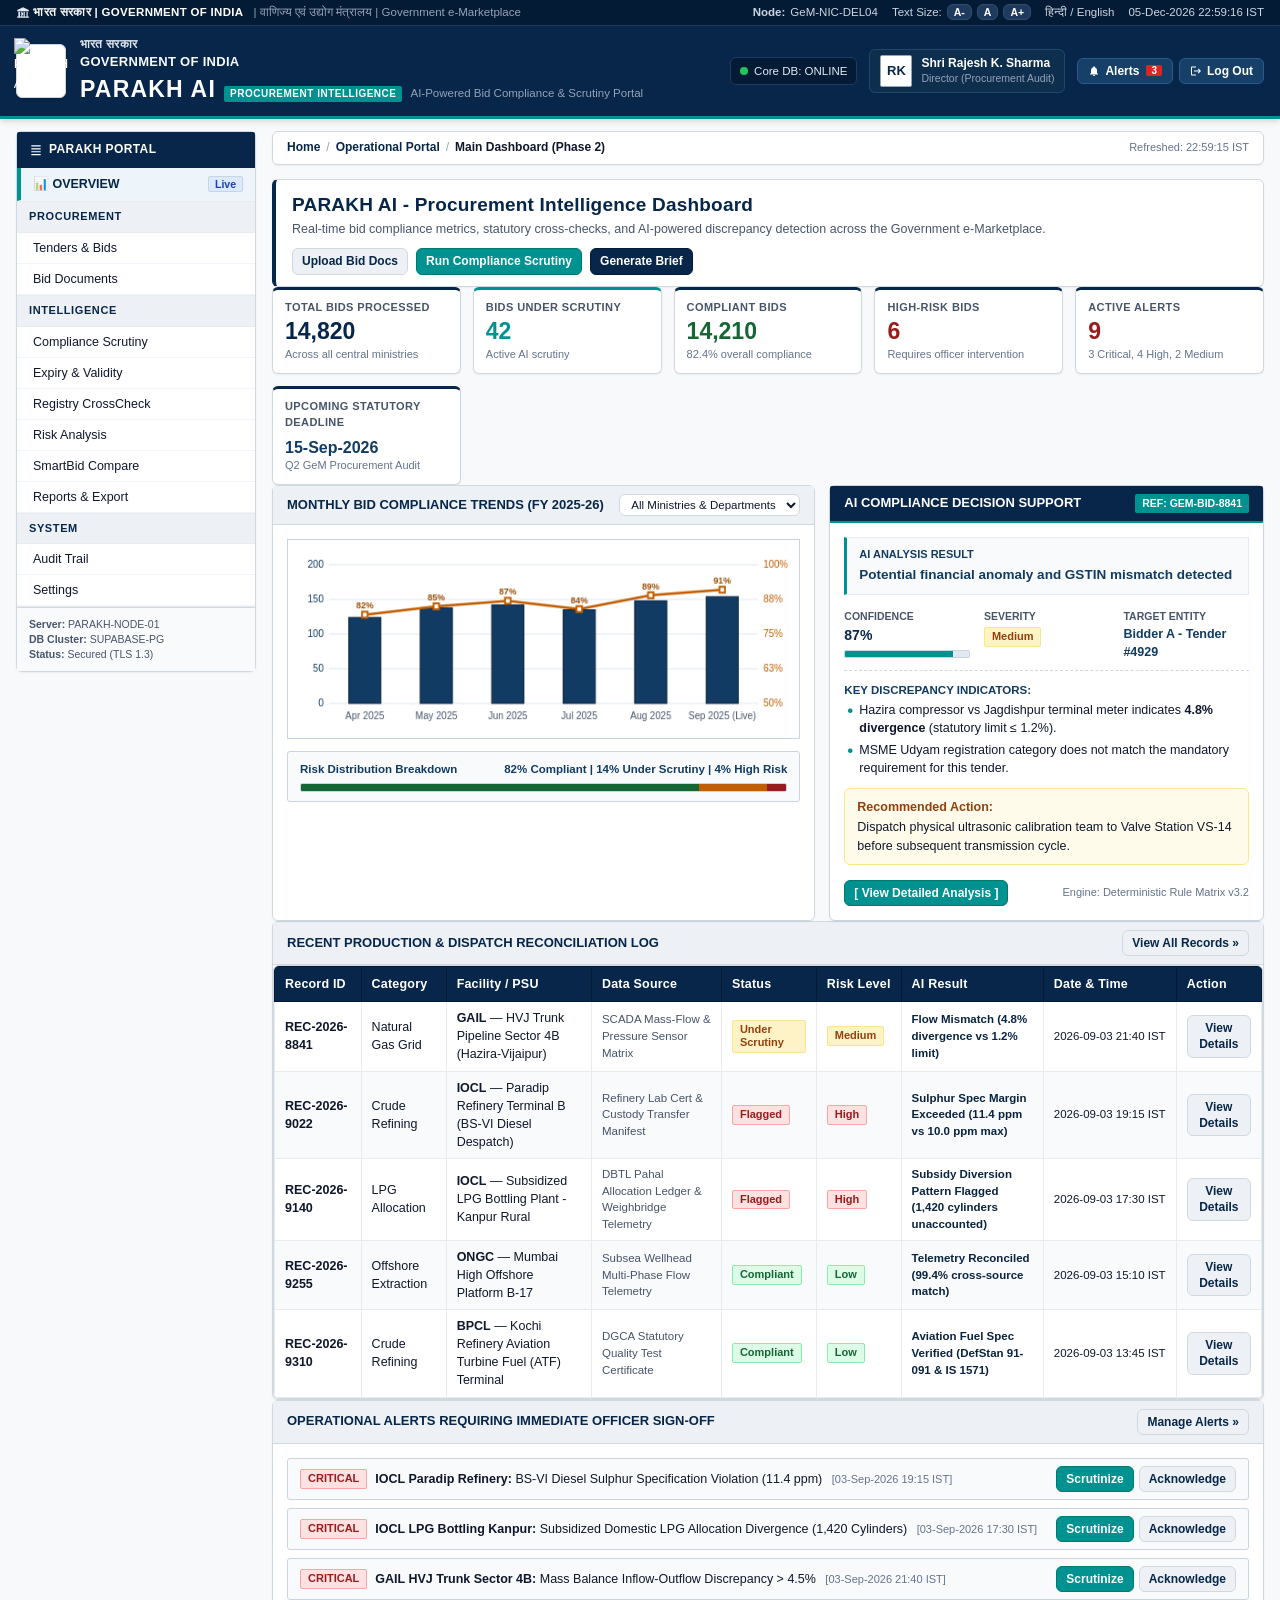
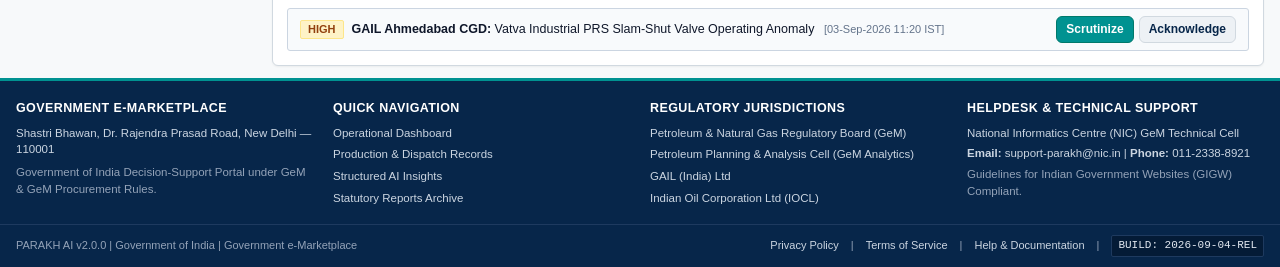
==== commit a2bcc969: "feat(parakh-ai): full-stack decision-support suite, smartbid engine, kyc & face verification, and in" ====
--- a/static/portal/dashboard.html
+++ b/static/portal/dashboard.html
@@ -143,6 +143,7 @@
         <div class="sidebar-group-title">INTELLIGENCE</div>
         <ul class="sidebar-links">
           <li><button type="button" class="sidebar-link-btn" data-view="compliance" onclick="parakhApp.switchView('compliance')"><span>Compliance Scrutiny</span></button></li>
+          <li><button type="button" class="sidebar-link-btn" data-view="expiry" onclick="parakhApp.switchView('expiry')"><span>Expiry & Validity</span></button></li>
           <li><button type="button" class="sidebar-link-btn" data-view="crosscheck" onclick="parakhApp.switchView('crosscheck')"><span>Registry CrossCheck</span></button></li>
           <li><button type="button" class="sidebar-link-btn" data-view="risk" onclick="parakhApp.switchView('risk')"><span>Risk Analysis</span></button></li>
           <li><button type="button" class="sidebar-link-btn" data-view="smartbid" onclick="parakhApp.switchView('smartbid')"><span>SmartBid Compare</span></button></li>
@@ -787,51 +788,259 @@
            =================================================================== -->
       
       <!-- ===================================================================
-           VIEW: SMARTBID COMPARE
+           VIEW: EXPIRY & VALIDITY MONITOR
            =================================================================== -->
-            <section class="view-section" id="view-smartbid" style="display:none;">
+      <section class="view-section" id="view-expiry" style="display:none;">
         <div class="page-title-banner">
           <div class="page-title-group">
-            <h1>SmartBid Compare</h1>
-            <p>AI-powered side-by-side comparison of technical specifications, financials, and compliance scores.</p>
-          </div>
-        </div>
+            <h1>Expiry & Validity Monitoring</h1>
+            <p>Statutory 60-day threshold surveillance for bidder certifications, licenses, and registrations.</p>
+          </div>
+          <div class="page-actions-group">
+            <button class="btn btn-secondary btn-sm" onclick="parakhApp.filterExpiryDocs('ALL')">All (8)</button>
+            <button class="btn btn-secondary btn-sm" onclick="parakhApp.filterExpiryDocs('VALID')">Valid (4)</button>
+            <button class="btn btn-secondary btn-sm" onclick="parakhApp.filterExpiryDocs('EXPIRING_SOON')">Expiring Soon (2)</button>
+            <button class="btn btn-secondary btn-sm" onclick="parakhApp.filterExpiryDocs('CRITICAL')">Critical (1)</button>
+            <button class="btn btn-secondary btn-sm" onclick="parakhApp.filterExpiryDocs('EXPIRED')">Expired (1)</button>
+          </div>
+        </div>
+
+        <div class="kpi-grid">
+          <div class="kpi-card">
+            <span class="kpi-label">Tracked Statutory Docs</span>
+            <span class="kpi-value" id="expiryTotalCount">8</span>
+            <span class="kpi-subtext" style="color:var(--parakh-teal);">Active surveillance active</span>
+          </div>
+          <div class="kpi-card">
+            <span class="kpi-label">Fully Valid (> 60 Days)</span>
+            <span class="kpi-value" id="expiryValidCount" style="color:#166534;">4</span>
+            <span class="kpi-subtext">Safe statutory margin</span>
+          </div>
+          <div class="kpi-card kpi-accent">
+            <span class="kpi-label">Expiring Soon (30-60d)</span>
+            <span class="kpi-value" id="expirySoonCount" style="color:#C25E00;">2</span>
+            <span class="kpi-subtext">Alert threshold &le; 60 days</span>
+          </div>
+          <div class="kpi-card">
+            <span class="kpi-label">Critical (< 30 Days)</span>
+            <span class="kpi-value" id="expiryCriticalCount" style="color:#DC2626;">1</span>
+            <span class="kpi-subtext">Renewal notice dispatched</span>
+          </div>
+        </div>
+
         <div class="panel">
-          <div class="panel-header">
-            <span>TENDER #4929: TECHNICAL COMPARISON MATRIX</span>
+          <div class="panel-header" style="display:flex; justify-content:space-between; align-items:center;">
+            <span>DOCUMENT VALIDITY & STATUTORY EXPIRY REGISTRY</span>
+            <span style="font-size:11px; font-weight:normal; color:#64748B;">Surveillance window: 60 Calendar Days</span>
           </div>
           <div class="panel-body">
-            <div style="display:grid; grid-template-columns: 1fr 1fr 1fr; gap:16px;">
-              <!-- Parameter Column -->
-              <div style="background:#F8FAFC; padding:12px; border-radius:4px; border:1px solid #E2E8F0;">
-                <h4 style="margin-bottom:12px; color:var(--parakh-navy);">Evaluation Criteria</h4>
-                <div style="padding:8px 0; border-bottom:1px solid #CBD5E1;">Required Turnover</div>
-                <div style="padding:8px 0; border-bottom:1px solid #CBD5E1;">ISO 9001:2015</div>
-                <div style="padding:8px 0; border-bottom:1px solid #CBD5E1;">Similar Past Experience</div>
-                <div style="padding:8px 0;">Overall AI Score</div>
-              </div>
-              
-              <!-- Bidder 1 -->
-              <div style="background:#fff; padding:12px; border-radius:4px; border:1px solid #E2E8F0;">
-                <h4 style="margin-bottom:12px; color:var(--parakh-navy);">Bidder A</h4>
-                <div style="padding:8px 0; border-bottom:1px solid #CBD5E1; color:#DC2626;">Fail (₹9.8 Cr vs ₹10 Cr req)</div>
-                <div style="padding:8px 0; border-bottom:1px solid #CBD5E1; color:#166534;">Pass (Verified)</div>
-                <div style="padding:8px 0; border-bottom:1px solid #CBD5E1; color:#166534;">Pass (3 Projects)</div>
-                <div style="padding:8px 0; font-weight:bold; color:#DC2626;">Rejected (Compliance Flag)</div>
-              </div>
-
-              <!-- Bidder 2 -->
-              <div style="background:#fff; padding:12px; border-radius:4px; border:1px solid #E2E8F0;">
-                <h4 style="margin-bottom:12px; color:var(--parakh-navy);">Bidder C</h4>
-                <div style="padding:8px 0; border-bottom:1px solid #CBD5E1; color:#166534;">Pass (₹45.2 Cr)</div>
-                <div style="padding:8px 0; border-bottom:1px solid #CBD5E1; color:#166534;">Pass (Verified)</div>
-                <div style="padding:8px 0; border-bottom:1px solid #CBD5E1; color:#166534;">Pass (12 Projects)</div>
-                <div style="padding:8px 0; font-weight:bold; color:#166534;">98/100 (Recommended L1)</div>
-              </div>
-            </div>
+            <table class="data-table">
+              <thead>
+                <tr>
+                  <th>Bidder / Entity</th>
+                  <th>Document Type & Code</th>
+                  <th>Issue Date</th>
+                  <th>Expiry Date</th>
+                  <th>Days Remaining</th>
+                  <th>Statutory Status</th>
+                  <th>Action</th>
+                </tr>
+              </thead>
+              <tbody id="expiryTableBody">
+                <tr>
+                  <td><strong>Tech Solutions Pvt Ltd</strong> (Bidder A)</td>
+                  <td>ISO 9001:2015 Quality Management</td>
+                  <td>2023-08-15</td>
+                  <td>2026-08-14</td>
+                  <td><span class="badge badge-error">-22 days</span></td>
+                  <td><span class="badge badge-error">EXPIRED</span></td>
+                  <td><button class="btn btn-secondary btn-sm" onclick="alert('Statutory Expiry Disqualification Notice logged in audit trail.')">Issue Notice</button></td>
+                </tr>
+                <tr>
+                  <td><strong>Tech Solutions Pvt Ltd</strong> (Bidder A)</td>
+                  <td>Factory License (Form 4)</td>
+                  <td>2024-10-01</td>
+                  <td>2026-09-20</td>
+                  <td><span class="badge badge-error">15 days</span></td>
+                  <td><span class="badge badge-error">CRITICAL</span></td>
+                  <td><button class="btn btn-secondary btn-sm" onclick="alert('Urgent renewal citation requested from bidder.')">Request Renewal</button></td>
+                </tr>
+                <tr>
+                  <td><strong>InfraTech Corp Ltd</strong> (Bidder B)</td>
+                  <td>PESO Explosives Storage License</td>
+                  <td>2024-11-10</td>
+                  <td>2026-10-25</td>
+                  <td><span class="badge badge-warning">50 days</span></td>
+                  <td><span class="badge badge-warning">EXPIRING_SOON</span></td>
+                  <td><button class="btn btn-secondary btn-sm" onclick="alert('Reminder notification scheduled for automated dispatch.')">Track Renewal</button></td>
+                </tr>
+                <tr>
+                  <td><strong>InfraTech Corp Ltd</strong> (Bidder B)</td>
+                  <td>ISO 27001:2022 InfoSec Cert</td>
+                  <td>2025-01-01</td>
+                  <td>2028-01-01</td>
+                  <td><span class="badge badge-success">483 days</span></td>
+                  <td><span class="badge badge-success">VALID</span></td>
+                  <td><span style="font-size:12px; color:#166534;">Verified Active</span></td>
+                </tr>
+                <tr>
+                  <td><strong>Global Power Systems</strong> (Bidder C)</td>
+                  <td>Class-1 Electrical Contractor License</td>
+                  <td>2024-05-15</td>
+                  <td>2027-05-14</td>
+                  <td><span class="badge badge-success">251 days</span></td>
+                  <td><span class="badge badge-success">VALID</span></td>
+                  <td><span style="font-size:12px; color:#166534;">Verified Active</span></td>
+                </tr>
+              </tbody>
+            </table>
           </div>
         </div>
       </section>
+
+      <!-- ===================================================================
+           VIEW: SMARTBID MULTI-DIMENSIONAL EVALUATION
+           =================================================================== -->
+      <section class="view-section" id="view-smartbid" style="display:none;">
+        <div class="page-title-banner">
+          <div class="page-title-group">
+            <h1>SmartBid Multi-Dimensional Evaluation Engine</h1>
+            <p>Beyond L1 lowest-price bias: holistic scoring across technical compliance, financial capacity, experience relevance, past performance, and authoritative risk standing.</p>
+          </div>
+          <div class="page-actions-group">
+            <select id="smartbidTenderSelect" style="background:#fff; border:1px solid #CBD5E1; padding:6px 12px; font-weight:600; font-size:12px; border-radius:4px;" onchange="parakhApp.onSmartBidTenderChange(this.value)">
+              <option value="4929">Tender #4929: High-Pressure SCADA & Valve Control Grid (₹12.5 Cr)</option>
+              <option value="5011">Tender #5011: National Gas Metering & Telemetry Expansion (₹45.0 Cr)</option>
+            </select>
+          </div>
+        </div>
+
+        <!-- 6 Decision Perspective Tabs -->
+        <div style="display:flex; gap:8px; margin-bottom:16px; flex-wrap:wrap; border-bottom:2px solid #E2E8F0; padding-bottom:8px;">
+          <button type="button" class="btn btn-sm smartbid-persp-btn active" id="btn-persp-overall" onclick="parakhApp.setSmartBidPerspective('overall')">Overall Balanced</button>
+          <button type="button" class="btn btn-sm smartbid-persp-btn" id="btn-persp-vfm" onclick="parakhApp.setSmartBidPerspective('vfm')">Value-for-Money Priority</button>
+          <button type="button" class="btn btn-sm smartbid-persp-btn" id="btn-persp-experience" onclick="parakhApp.setSmartBidPerspective('experience')">Technical Experience Priority</button>
+          <button type="button" class="btn btn-sm smartbid-persp-btn" id="btn-persp-performance" onclick="parakhApp.setSmartBidPerspective('performance')">On-Field Performance Priority</button>
+          <button type="button" class="btn btn-sm smartbid-persp-btn" id="btn-persp-compliance" onclick="parakhApp.setSmartBidPerspective('compliance')">Compliance & Statutory Priority</button>
+          <button type="button" class="btn btn-sm smartbid-persp-btn" id="btn-persp-risk" onclick="parakhApp.setSmartBidPerspective('risk')">Risk & Governance Priority</button>
+        </div>
+
+        <!-- Value for Money Decision Recommendation Banner -->
+        <div id="smartbidRecommendationBanner" style="background:#EFF6FF; border-left:5px solid var(--parakh-teal); border-top:1px solid #BFDBFE; border-right:1px solid #BFDBFE; border-bottom:1px solid #BFDBFE; border-radius:4px; padding:16px; margin-bottom:16px;">
+          <div style="display:flex; justify-content:space-between; align-items:flex-start; flex-wrap:wrap; gap:12px;">
+            <div style="flex:1; min-width:280px;">
+              <div style="font-size:11px; font-weight:700; color:var(--parakh-teal); text-transform:uppercase; letter-spacing:0.5px;">RECOMMENDED FOR HUMAN REVIEW (VALUE-FOR-MONEY DECISION SUPPORT)</div>
+              <h3 style="color:var(--parakh-navy); margin:4px 0 8px 0; font-size:16px;" id="smartbidRecommendedBidderTitle">Bidder B (InfraTech Corp Ltd) — Superior Overall Value (Score: 92.4/100)</h3>
+              <p style="margin:0; font-size:13px; color:#334155; line-height:1.5;" id="smartbidRecommendationReason">
+                <strong>Strategic Trade-off Analysis:</strong> While <strong>Bidder A (Tech Solutions)</strong> offered the absolute lowest financial quote (₹8.50 Cr vs ₹9.20 Cr), they exhibit critical non-compliances (insufficient audited turnover of ₹9.8 Cr vs ₹10 Cr mandatory requirement, expired ISO 9001 certificate, and active CBI inquiry citation). In contrast, <strong>Bidder B</strong> offers 98% statutory compliance, verified 12-project past performance, zero debarment history, and 5-year defect-free SLA record. <em>Lowest price does NOT constitute best value.</em>
+              </p>
+            </div>
+            <div style="text-align:right; min-width:160px;">
+              <span class="badge badge-success" style="font-size:12px; padding:6px 12px;">Human Review Required</span>
+              <div style="font-size:11px; color:#64748B; margin-top:4px;">Not an Autonomous Award</div>
+              <button class="btn btn-primary btn-sm" style="margin-top:8px; width:100%;" onclick="parakhApp.showExplainableAiModal('bidder_b')">View Explainable AI</button>
+            </div>
+          </div>
+        </div>
+
+        <!-- Multi-Bidder Comparison Panel -->
+        <div class="panel">
+          <div class="panel-header" style="display:flex; justify-content:space-between; align-items:center;">
+            <span>TENDER #4929: MULTIDIMENSIONAL COMPARISON MATRIX</span>
+            <span style="font-size:11px; font-weight:normal; color:#64748B;">Weights dynamically adapted to selected perspective</span>
+          </div>
+          <div class="panel-body" style="padding:0; overflow-x:auto;">
+            <table class="data-table" id="smartbidMatrixTable">
+              <thead>
+                <tr>
+                  <th style="width:22%;">Evaluation Dimension</th>
+                  <th style="width:10%;">Weight</th>
+                  <th style="width:22%; background:#FEF2F2;">Bidder A (Tech Solutions)<br><span style="font-size:10px; color:#DC2626;">Lowest Price (₹8.50 Cr)</span></th>
+                  <th style="width:24%; background:#F0FDFA;">Bidder B (InfraTech Corp)<br><span style="font-size:10px; color:#009291; font-weight:bold;">★ Recommended (₹9.20 Cr)</span></th>
+                  <th style="width:22%;">Bidder C (Global Systems)<br><span style="font-size:10px; color:#475569;">Enterprise (₹11.80 Cr)</span></th>
+                </tr>
+              </thead>
+              <tbody id="smartbidMatrixTbody">
+                <tr>
+                  <td><strong>Quoted Financial Bid</strong></td>
+                  <td><code id="wt-price">20%</code></td>
+                  <td><strong style="color:#166534;">₹8.50 Cr</strong> (L1 Lowest)</td>
+                  <td><strong>₹9.20 Cr</strong> (+8.2% vs L1)</td>
+                  <td><strong>₹11.80 Cr</strong> (+38.8% vs L1)</td>
+                </tr>
+                <tr>
+                  <td><strong>Statutory Compliance</strong></td>
+                  <td><code id="wt-compliance">25%</code></td>
+                  <td><span class="badge badge-error">Failed (62%)</span><br><small style="color:#DC2626;">Turnover &lt; ₹10Cr requirement</small></td>
+                  <td><span class="badge badge-success">Passed (98%)</span><br><small style="color:#166534;">All 14 requirements satisfied</small></td>
+                  <td><span class="badge badge-success">Passed (94%)</span><br><small style="color:#166534;">Minor paperwork discrepancy</small></td>
+                </tr>
+                <tr>
+                  <td><strong>Technical Experience</strong></td>
+                  <td><code id="wt-experience">15%</code></td>
+                  <td><span>3 Projects (₹4.2 Cr aggregate)</span></td>
+                  <td><strong style="color:#166534;">12 Projects (₹84 Cr aggregate)</strong></td>
+                  <td><span>8 Projects (₹52 Cr aggregate)</span></td>
+                </tr>
+                <tr>
+                  <td><strong>On-Field Performance</strong></td>
+                  <td><code id="wt-performance">15%</code></td>
+                  <td><span class="badge badge-warning">2 SLA Delays (2025)</span></td>
+                  <td><span class="badge badge-success">Zero Defects / 100% On-time</span></td>
+                  <td><span class="badge badge-success">98.2% SLA Adherence</span></td>
+                </tr>
+                <tr>
+                  <td><strong>Financial Capability</strong></td>
+                  <td><code id="wt-financial">10%</code></td>
+                  <td><span>₹9.8 Cr Turnover (Insufficient)</span></td>
+                  <td><strong>₹45.2 Cr Turnover (Strong)</strong></td>
+                  <td><strong>₹120.0 Cr Turnover (Very High)</strong></td>
+                </tr>
+                <tr>
+                  <td><strong>Debarment / Risk Standing</strong></td>
+                  <td><code id="wt-risk">15%</code></td>
+                  <td><span class="badge badge-error">High Risk (Active CBI Citation)</span></td>
+                  <td><span class="badge badge-success">Zero Debarment Records (Verified)</span></td>
+                  <td><span class="badge badge-success">Zero Debarment Records (Verified)</span></td>
+                </tr>
+                <tr style="background:#F8FAFC; border-top:2px solid #CBD5E1;">
+                  <td><strong>FINAL SMARTBID SCORE</strong></td>
+                  <td><code>100%</code></td>
+                  <td><strong style="font-size:15px; color:#DC2626;" id="score-bidder-a">58.4 / 100</strong><br><span class="badge badge-error">Rejected / Disqualified</span></td>
+                  <td style="background:#F0FDFA;"><strong style="font-size:16px; color:#009291;" id="score-bidder-b">92.4 / 100</strong><br><span class="badge badge-success">★ RECOMMENDED L2</span></td>
+                  <td><strong style="font-size:15px; color:var(--parakh-navy);" id="score-bidder-c">84.1 / 100</strong><br><span class="badge badge-info">Qualified L3</span></td>
+                </tr>
+                <tr>
+                  <td><strong>Explainable Traceability</strong></td>
+                  <td>—</td>
+                  <td><button class="btn btn-secondary btn-sm" onclick="parakhApp.showExplainableAiModal('bidder_a')">Why 58.4?</button></td>
+                  <td style="background:#F0FDFA;"><button class="btn btn-accent btn-sm" onclick="parakhApp.showExplainableAiModal('bidder_b')">Why 92.4?</button></td>
+                  <td><button class="btn btn-secondary btn-sm" onclick="parakhApp.showExplainableAiModal('bidder_c')">Why 84.1?</button></td>
+                </tr>
+              </tbody>
+            </table>
+          </div>
+        </div>
+      </section>
+
+      <!-- Explainable AI Traceability Modal -->
+      <div id="explainableAiModal" style="display:none; position:fixed; top:0; left:0; width:100%; height:100%; background:rgba(7,38,74,0.65); z-index:9999; justify-content:center; align-items:center;">
+        <div style="background:#fff; border-radius:6px; width:90%; max-width:850px; max-height:90vh; overflow-y:auto; box-shadow:0 12px 36px rgba(0,0,0,0.35); border:1px solid #CBD5E1;">
+          <div style="background:var(--parakh-navy); color:#fff; padding:16px 20px; display:flex; justify-content:space-between; align-items:center;">
+            <div>
+              <span style="font-size:11px; text-transform:uppercase; color:var(--parakh-teal); font-weight:bold; letter-spacing:0.5px;">Statutory Explainability Engine</span>
+              <h3 style="margin:2px 0 0 0; font-size:17px; color:#fff;" id="explainModalTitle">Explainable AI Factor Breakdown</h3>
+            </div>
+            <button type="button" onclick="parakhApp.closeExplainableAiModal()" style="background:none; border:none; color:#fff; font-size:22px; cursor:pointer;">&times;</button>
+          </div>
+          <div style="padding:20px;" id="explainModalContent">
+            <!-- Dynamically rendered factor breakdown table -->
+          </div>
+          <div style="background:#F8FAFC; border-top:1px solid #E2E8F0; padding:12px 20px; text-align:right;">
+            <button type="button" class="btn btn-secondary btn-sm" onclick="parakhApp.closeExplainableAiModal()">Close Traceability View</button>
+          </div>
+        </div>
+      </div>
 
             <section class="view-section" id="view-reports" style="display:none;">
         <div class="page-title-banner">
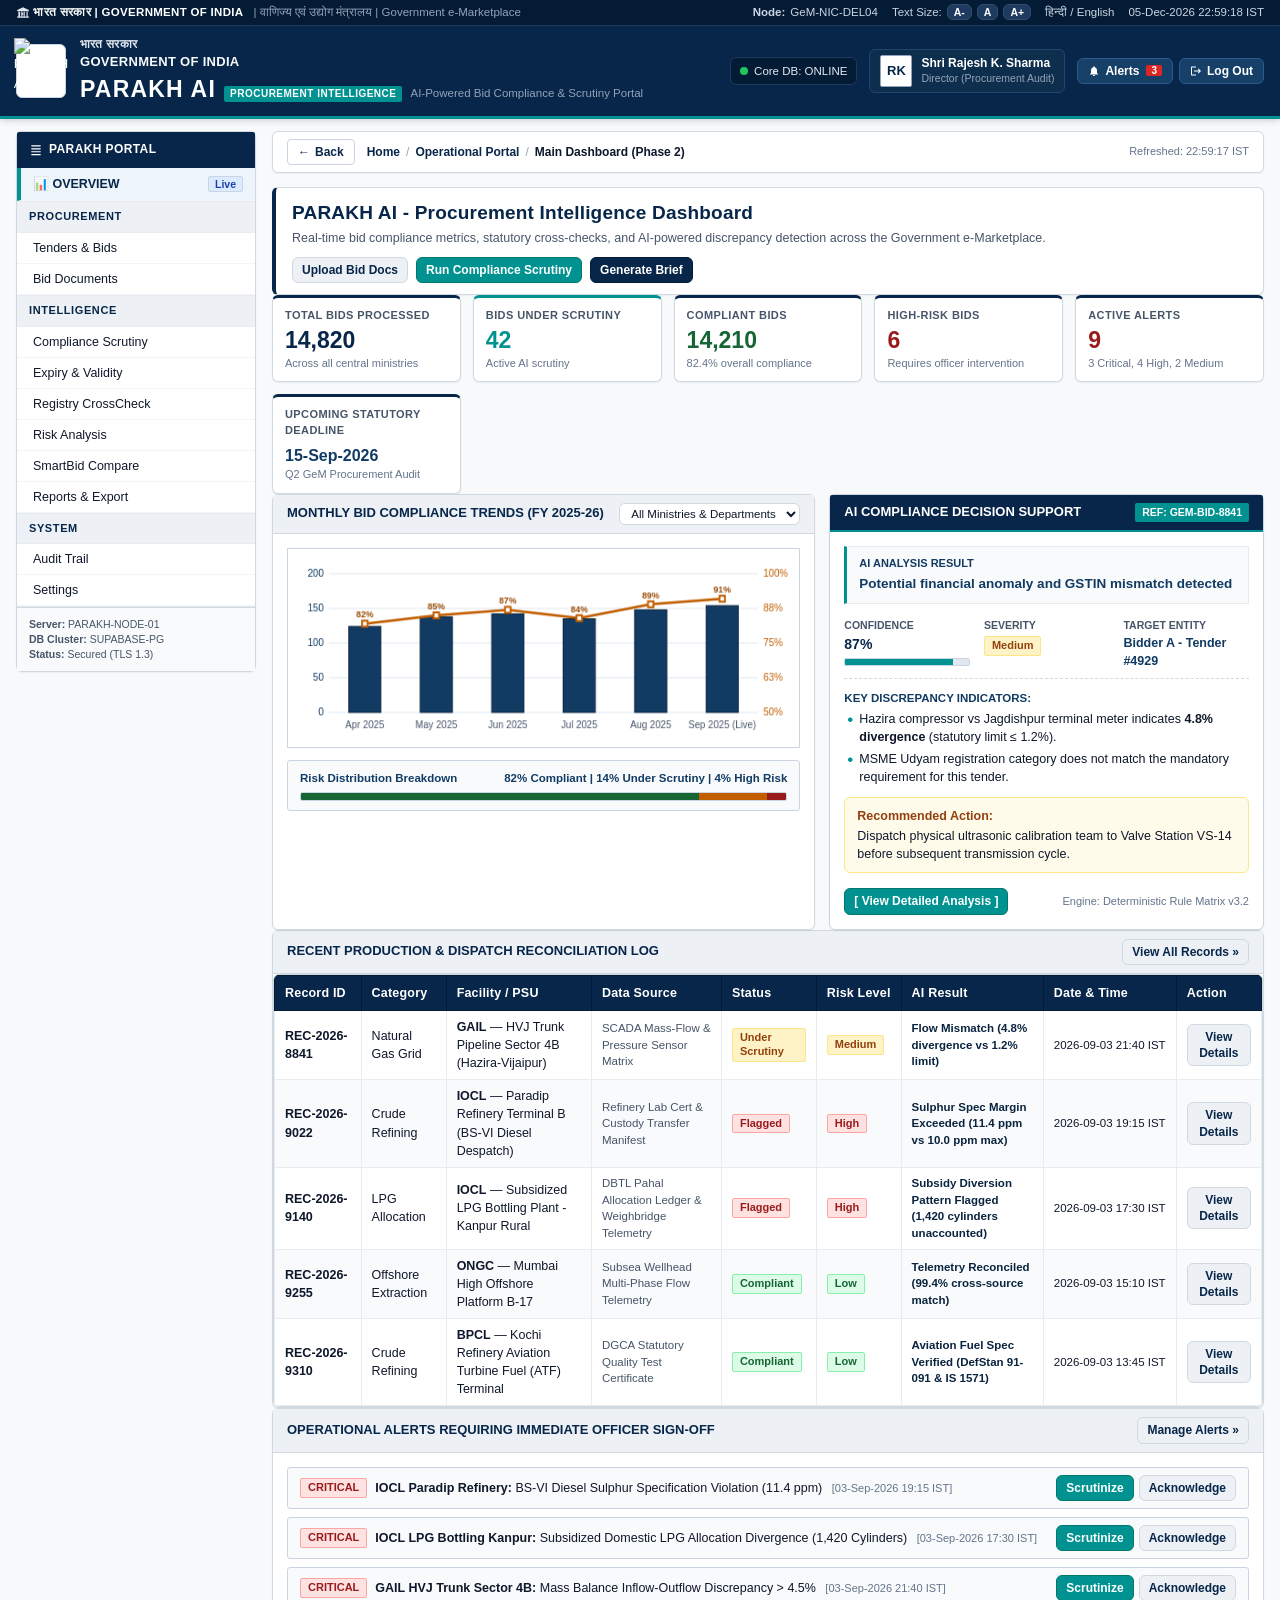
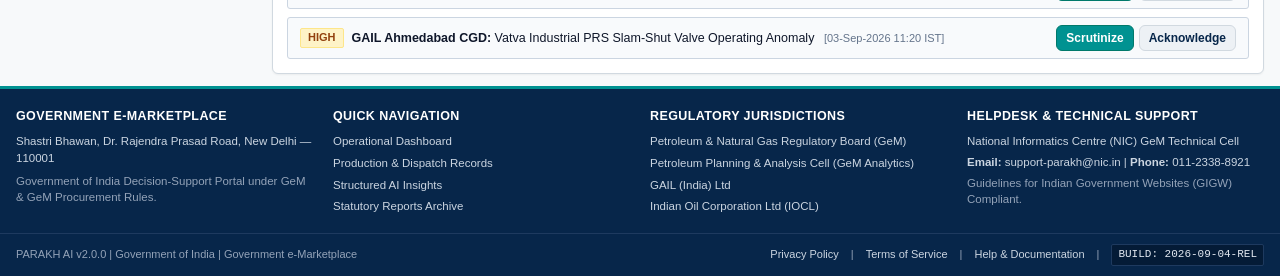
==== commit fed1ee11: "feat: add Integrity & Risk Intelligence USP, back buttons across portals, 8-perspective SmartBid eng" ====
--- a/static/portal/dashboard.html
+++ b/static/portal/dashboard.html
@@ -172,13 +172,18 @@
 
       <!-- Breadcrumbs -->
       <nav class="breadcrumb-bar" id="breadcrumbBar" aria-label="Breadcrumb">
-        <ul class="breadcrumb-list">
-          <li><a href="javascript:void(0)" onclick="parakhApp.switchView('home')">Home</a></li>
-          <li class="breadcrumb-separator">/</li>
-          <li id="breadcrumbParent"><a href="javascript:void(0)">PARAKH AI</a></li>
-          <li class="breadcrumb-separator">/</li>
-          <li class="breadcrumb-current" id="breadcrumbCurrent">Institutional Home Overview</li>
-        </ul>
+        <div style="display:flex; align-items:center; gap:12px;">
+          <button type="button" class="btn btn-secondary btn-sm" id="btnBreadcrumbBack" onclick="parakhApp.goBack()" style="padding:4px 10px; font-size:12px; font-weight:700; display:inline-flex; align-items:center; gap:5px; border-radius:4px; border:1px solid #CBD5E1; background:#FFFFFF; cursor:pointer;" title="Return to previous screen">
+            <span>&larr;</span> <span>Back</span>
+          </button>
+          <ul class="breadcrumb-list">
+            <li><a href="javascript:void(0)" onclick="parakhApp.switchView('home')">Home</a></li>
+            <li class="breadcrumb-separator">/</li>
+            <li id="breadcrumbParent"><a href="javascript:void(0)">PARAKH AI</a></li>
+            <li class="breadcrumb-separator">/</li>
+            <li class="breadcrumb-current" id="breadcrumbCurrent">Institutional Home Overview</li>
+          </ul>
+        </div>
         <span class="breadcrumb-timestamp" id="breadcrumbTime">Refreshed: Just now</span>
       </nav>
 
@@ -379,6 +384,9 @@
             <p>Complete multi-source statutory repository of pipeline SCADA readings, refinery dispatch ledgers, and subsidized fuel allocations.</p>
           </div>
           <div class="page-actions-group">
+            <button class="btn btn-secondary btn-sm" onclick="parakhApp.goBack()">
+              <span>&larr; Back</span>
+            </button>
             <button class="btn btn-accent btn-sm" onclick="parakhApp.switchView('upload')">
               <span>+ Ingest Telemetry Batch</span>
             </button>
@@ -484,6 +492,11 @@
           <div class="page-title-group">
             <h1>Statutory Telemetry & Manifest Ingestion</h1>
             <p>Upload telemetry dumps, laboratory quality certificates, or distribution ledgers for deterministic validation and checksum verification.</p>
+          </div>
+          <div class="page-actions-group">
+            <button class="btn btn-secondary btn-sm" onclick="parakhApp.goBack()">
+              <span>&larr; Back</span>
+            </button>
           </div>
         </div>
 
@@ -611,6 +624,11 @@
             <h1>AI Compliance Scrutiny</h1>
             <p>Automated bid parsing and multi-stage compliance verification against GeM procurement rules.</p>
           </div>
+          <div class="page-actions-group">
+            <button class="btn btn-secondary btn-sm" onclick="parakhApp.goBack()">
+              <span>&larr; Back</span>
+            </button>
+          </div>
         </div>
 
         <div class="panel" style="margin-bottom:14px;">
@@ -713,6 +731,9 @@
             <p>Direct API integrations with MCA21, GSTN, and Udyam portals to cryptographically verify claims and monitor document expiry.</p>
           </div>
           <div class="page-actions-group">
+            <button class="btn btn-secondary btn-sm" onclick="parakhApp.goBack()">
+              <span>&larr; Back</span>
+            </button>
             <button class="btn btn-accent btn-sm" onclick="alert('Initiating real-time API sync...')">Sync with GSTN/MCA21</button>
           </div>
         </div>
@@ -797,6 +818,9 @@
             <p>Statutory 60-day threshold surveillance for bidder certifications, licenses, and registrations.</p>
           </div>
           <div class="page-actions-group">
+            <button class="btn btn-secondary btn-sm" onclick="parakhApp.goBack()">
+              <span>&larr; Back</span>
+            </button>
             <button class="btn btn-secondary btn-sm" onclick="parakhApp.filterExpiryDocs('ALL')">All (8)</button>
             <button class="btn btn-secondary btn-sm" onclick="parakhApp.filterExpiryDocs('VALID')">Valid (4)</button>
             <button class="btn btn-secondary btn-sm" onclick="parakhApp.filterExpiryDocs('EXPIRING_SOON')">Expiring Soon (2)</button>
@@ -907,7 +931,10 @@
             <h1>SmartBid Multi-Dimensional Evaluation Engine</h1>
             <p>Beyond L1 lowest-price bias: holistic scoring across technical compliance, financial capacity, experience relevance, past performance, and authoritative risk standing.</p>
           </div>
-          <div class="page-actions-group">
+          <div class="page-actions-group" style="display:flex; gap:10px; align-items:center;">
+            <button class="btn btn-secondary btn-sm" onclick="parakhApp.goBack()">
+              <span>&larr; Back</span>
+            </button>
             <select id="smartbidTenderSelect" style="background:#fff; border:1px solid #CBD5E1; padding:6px 12px; font-weight:600; font-size:12px; border-radius:4px;" onchange="parakhApp.onSmartBidTenderChange(this.value)">
               <option value="4929">Tender #4929: High-Pressure SCADA & Valve Control Grid (₹12.5 Cr)</option>
               <option value="5011">Tender #5011: National Gas Metering & Telemetry Expansion (₹45.0 Cr)</option>
@@ -915,7 +942,7 @@
           </div>
         </div>
 
-        <!-- 6 Decision Perspective Tabs -->
+        <!-- 8 Decision Perspective Tabs -->
         <div style="display:flex; gap:8px; margin-bottom:16px; flex-wrap:wrap; border-bottom:2px solid #E2E8F0; padding-bottom:8px;">
           <button type="button" class="btn btn-sm smartbid-persp-btn active" id="btn-persp-overall" onclick="parakhApp.setSmartBidPerspective('overall')">Overall Balanced</button>
           <button type="button" class="btn btn-sm smartbid-persp-btn" id="btn-persp-vfm" onclick="parakhApp.setSmartBidPerspective('vfm')">Value-for-Money Priority</button>
@@ -923,6 +950,8 @@
           <button type="button" class="btn btn-sm smartbid-persp-btn" id="btn-persp-performance" onclick="parakhApp.setSmartBidPerspective('performance')">On-Field Performance Priority</button>
           <button type="button" class="btn btn-sm smartbid-persp-btn" id="btn-persp-compliance" onclick="parakhApp.setSmartBidPerspective('compliance')">Compliance & Statutory Priority</button>
           <button type="button" class="btn btn-sm smartbid-persp-btn" id="btn-persp-risk" onclick="parakhApp.setSmartBidPerspective('risk')">Risk & Governance Priority</button>
+          <button type="button" class="btn btn-sm smartbid-persp-btn" id="btn-persp-integrity" onclick="parakhApp.setSmartBidPerspective('integrity')">Integrity Priority</button>
+          <button type="button" class="btn btn-sm smartbid-persp-btn" id="btn-persp-risk_adjusted_vfm" onclick="parakhApp.setSmartBidPerspective('risk_adjusted_vfm')">Risk-Adjusted Value</button>
         </div>
 
         <!-- Value for Money Decision Recommendation Banner -->
@@ -1049,6 +1078,9 @@
             <p>Generate verifiable, cryptographic compliance reports for procurement audits and stakeholder reviews.</p>
           </div>
           <div class="page-actions-group">
+            <button class="btn btn-secondary btn-sm" onclick="parakhApp.goBack()">
+              <span>&larr; Back</span>
+            </button>
             <button class="btn btn-primary btn-sm" onclick="parakhApp.openGenerateReportModal()">
               <span class="btn-icon">📄</span>
               <span>Generate New Report</span>
@@ -1102,6 +1134,9 @@
             <p>Threshold violations, telemetry gaps, and suspected allocation divergences requiring formal officer acknowledgment and action.</p>
           </div>
           <div class="page-actions-group">
+            <button class="btn btn-secondary btn-sm" onclick="parakhApp.goBack()">
+              <span>&larr; Back</span>
+            </button>
             <button class="btn btn-secondary btn-sm" onclick="parakhApp.filterAlerts('ALL')">All Alerts (9)</button>
             <button class="btn btn-secondary btn-sm" onclick="parakhApp.filterAlerts('CRITICAL')">Critical (3)</button>
             <button class="btn btn-secondary btn-sm" onclick="parakhApp.filterAlerts('HIGH')">High (4)</button>
@@ -1124,6 +1159,11 @@
             <h1>Audit Trail (Immutable)</h1>
             <p>Cryptographically secure log of all system interactions, compliance verifications, and manual overrides.</p>
           </div>
+          <div class="page-actions-group">
+            <button class="btn btn-secondary btn-sm" onclick="parakhApp.goBack()">
+              <span>&larr; Back</span>
+            </button>
+          </div>
         </div>
 
         <div class="timeline" id="auditTimeline">
@@ -1161,6 +1201,11 @@
             <h1>Portal Settings & Regulatory Parameters</h1>
             <p>Calibrate GeM threshold tolerances, statutory boundary limits, and notification dispatch rules.</p>
           </div>
+          <div class="page-actions-group">
+            <button class="btn btn-secondary btn-sm" onclick="parakhApp.goBack()">
+              <span>&larr; Back</span>
+            </button>
+          </div>
         </div>
 
         <div style="display:grid; grid-template-columns:1fr 1fr; gap:14px;">
@@ -1226,51 +1271,193 @@
       <!-- ===================================================================
            VIEW 10: ADMINISTRATION
            =================================================================== -->
-            <section class="view-section" id="view-risk" style="display:none;">
+      <!-- ===================================================================
+           VIEW 10: INTEGRITY & RISK INTELLIGENCE (NEW CORE USP)
+           =================================================================== -->
+      <section class="view-section" id="view-risk" style="display:none;">
         <div class="page-title-banner">
           <div class="page-title-group">
-            <h1>Risk Analysis & Scoring</h1>
-            <p>Predictive risk scoring and cartelization detection based on historical bidding patterns and entity relationships.</p>
-          </div>
-        </div>
+            <h1>Integrity & Risk Intelligence</h1>
+            <p>Comprehensive credibility, legal, and past contract scrutiny across official debarment registers, contract terminations, and SLA delivery records.</p>
+          </div>
+          <div class="page-actions-group" style="display:flex; gap:10px; align-items:center;">
+            <button class="btn btn-secondary btn-sm" onclick="parakhApp.goBack()">
+              <span>&larr; Back</span>
+            </button>
+            <select id="integrityBidderSelect" style="background:#fff; border:1px solid #CBD5E1; padding:6px 12px; font-weight:600; font-size:12px; border-radius:4px;" onchange="parakhApp.onIntegrityBidderChange(this.value)">
+              <option value="BID-2026-002">XYZ Infra Solutions (Clean / Low Risk)</option>
+              <option value="BID-2026-004">Kirloskar Dynamics Ltd. (High Integrity)</option>
+              <option value="BID-2026-003">Bharat Industrial Systems (Medium Risk / Review Required)</option>
+              <option value="BID-2026-005">CyberTech Solutions LLP (High Risk / Early Warning)</option>
+            </select>
+            <button class="btn btn-secondary btn-sm" onclick="parakhApp.reanalyzeIntegrity()">Re-Query Registries</button>
+          </div>
+        </div>
+
+        <!-- Top KPI Scorecards -->
+        <div class="kpi-grid">
+          <div class="kpi-card" style="border-top:3px solid var(--parakh-navy);">
+            <span class="kpi-label">Integrity & Risk Score</span>
+            <span class="kpi-value" id="riskIntegrityScore" style="color:var(--parakh-navy);">94.0 / 100</span>
+            <span class="kpi-subtext" style="color:var(--parakh-teal);" id="riskIntegritySubtitle">Safe statutory standing</span>
+          </div>
+          <div class="kpi-card" id="riskLevelCard" style="border-top:3px solid #166534;">
+            <span class="kpi-label">Risk Classification</span>
+            <span class="kpi-value" id="riskLevelBadge" style="color:#166534; font-size:20px;">LOW RISK</span>
+            <span class="kpi-subtext" id="riskLevelDesc">Decision Support Advisory</span>
+          </div>
+          <div class="kpi-card">
+            <span class="kpi-label">Debarment Status</span>
+            <span class="kpi-value" id="riskDebarmentStatus" style="font-size:16px; color:#166534;">NO RECORD FOUND</span>
+            <span class="kpi-subtext">CVC & GeM Gazette Verified</span>
+          </div>
+          <div class="kpi-card kpi-accent" id="riskEarlyWarningCard">
+            <span class="kpi-label">Active Early Warnings</span>
+            <span class="kpi-value" id="riskEarlyWarningsCount" style="color:#1E40AF;">0</span>
+            <span class="kpi-subtext" id="riskEarlyWarningsDesc">Zero critical signals</span>
+          </div>
+        </div>
+
+        <!-- Early Warning Alert Banner (Dynamically displayed when High/Critical signals exist) -->
+        <div id="riskEarlyWarningAlertBox" style="display:none; background:#FEF2F2; border-left:5px solid #DC2626; border-top:1px solid #FECACA; border-right:1px solid #FECACA; border-bottom:1px solid #FECACA; border-radius:4px; padding:16px; margin-bottom:16px;">
+          <div style="display:flex; justify-content:space-between; align-items:flex-start; flex-wrap:wrap; gap:12px;">
+            <div style="flex:1; min-width:280px;">
+              <div style="font-size:11px; font-weight:800; color:#DC2626; text-transform:uppercase; letter-spacing:0.5px;">HIGH-RISK EARLY WARNING (MANDATORY OFFICER REVIEW)</div>
+              <h3 style="color:#991B1B; margin:4px 0 6px 0; font-size:16px;" id="earlyWarningTitle">Contract Termination for Cause Identified</h3>
+              <p style="margin:0; font-size:13px; color:#450A0A; line-height:1.5;" id="earlyWarningSummary">
+                Official GeM Default Contractor record indicates Contract GEM-2024-C-9901 was terminated for cause due to abandonment of work.
+              </p>
+              <div style="margin-top:8px; font-size:12px; color:#7F1D1D;">
+                <strong>Recommended Procurement Action:</strong> Inspect official order and verify whether statutory cure period has lapsed before tender committee evaluation.
+              </div>
+            </div>
+            <div style="text-align:right; min-width:140px;">
+              <span class="badge badge-error" style="font-size:12px; padding:6px 12px;">Immediate Action Required</span>
+              <button class="btn btn-secondary btn-sm" style="margin-top:8px; width:100%; border-color:#DC2626; color:#991B1B;" onclick="parakhApp.acknowledgeCurrentWarning()">Acknowledge Warning</button>
+            </div>
+          </div>
+        </div>
+
+        <!-- 6 Risk Dimensions Summary Grid -->
+        <div class="panel" style="margin-bottom:16px;">
+          <div class="panel-header" style="display:flex; justify-content:space-between; align-items:center;">
+            <span>7-DIMENSION INTEGRITY & GOVERNANCE SUMMARY</span>
+            <span style="font-size:11px; font-weight:normal; color:#64748B;">Guards against "Lowest Price = Best Bidder" distortion</span>
+          </div>
+          <div class="panel-body" style="padding:14px;">
+            <div style="display:grid; grid-template-columns: repeat(auto-fit, minmax(180px, 1fr)); gap:12px;">
+              <div style="background:#F8FAFC; border:1px solid #E2E8F0; padding:12px; border-radius:4px;">
+                <div style="font-size:11px; color:#64748B; font-weight:bold;">DEBARMENT STANDING (25%)</div>
+                <div style="font-size:16px; font-weight:bold; color:#166534; margin:4px 0;" id="dimScoreDebarment">25.0 / 25</div>
+                <div style="font-size:11px; color:#475569;" id="dimStatusDebarment">No record found in CVC</div>
+              </div>
+              <div style="background:#F8FAFC; border:1px solid #E2E8F0; padding:12px; border-radius:4px;">
+                <div style="font-size:11px; color:#64748B; font-weight:bold;">CONTRACT COMPLIANCE (20%)</div>
+                <div style="font-size:16px; font-weight:bold; color:#166534; margin:4px 0;" id="dimScoreCompliance">20.0 / 20</div>
+                <div style="font-size:11px; color:#475569;" id="dimStatusCompliance">0 violations on record</div>
+              </div>
+              <div style="background:#F8FAFC; border:1px solid #E2E8F0; padding:12px; border-radius:4px;">
+                <div style="font-size:11px; color:#64748B; font-weight:bold;">ON-FIELD DELIVERY SLA (20%)</div>
+                <div style="font-size:16px; font-weight:bold; color:#166534; margin:4px 0;" id="dimScorePerformance">19.2 / 20</div>
+                <div style="font-size:11px; color:#475569;" id="dimStatusPerformance">96.0% verified SLA rate</div>
+              </div>
+              <div style="background:#F8FAFC; border:1px solid #E2E8F0; padding:12px; border-radius:4px;">
+                <div style="font-size:11px; color:#64748B; font-weight:bold;">TENDER DEFAULTS (15%)</div>
+                <div style="font-size:16px; font-weight:bold; color:#166534; margin:4px 0;" id="dimScoreDefault">15.0 / 15</div>
+                <div style="font-size:11px; color:#475569;" id="dimStatusDefault">0 defaults recorded</div>
+              </div>
+              <div style="background:#F8FAFC; border:1px solid #E2E8F0; padding:12px; border-radius:4px;">
+                <div style="font-size:11px; color:#64748B; font-weight:bold;">REGULATORY STANDING (10%)</div>
+                <div style="font-size:16px; font-weight:bold; color:#166534; margin:4px 0;" id="dimScoreRegulatory">10.0 / 10</div>
+                <div style="font-size:11px; color:#475569;" id="dimStatusRegulatory">All clearances active</div>
+              </div>
+              <div style="background:#F8FAFC; border:1px solid #E2E8F0; padding:12px; border-radius:4px;">
+                <div style="font-size:11px; color:#64748B; font-weight:bold;">LITIGATION / LEGAL (10%)</div>
+                <div style="font-size:16px; font-weight:bold; color:#166534; margin:4px 0;" id="dimScoreLegal">10.0 / 10</div>
+                <div style="font-size:11px; color:#475569;" id="dimStatusLegal">Allegation != Guilt</div>
+              </div>
+            </div>
+          </div>
+        </div>
+
+        <!-- Risk Signals Table with Provenance & Action -->
         <div class="panel">
-          <div class="panel-header">
-            <span>BIDDER RISK PROFILES</span>
-          </div>
-          <div class="panel-body">
-            <table class="data-table">
+          <div class="panel-header" style="display:flex; justify-content:space-between; align-items:center;">
+            <span>EVIDENCE-BACKED RISK SIGNALS REGISTRY</span>
+            <div style="display:flex; gap:6px;">
+              <button class="btn btn-secondary btn-sm" onclick="parakhApp.filterSignals('ALL')">All</button>
+              <button class="btn btn-secondary btn-sm" onclick="parakhApp.filterSignals('CRITICAL')">Critical</button>
+              <button class="btn btn-secondary btn-sm" onclick="parakhApp.filterSignals('HIGH')">High</button>
+              <button class="btn btn-secondary btn-sm" onclick="parakhApp.filterSignals('MEDIUM')">Medium</button>
+            </div>
+          </div>
+          <div class="panel-body" style="padding:0; overflow-x:auto;">
+            <table class="data-table" id="riskSignalsTable">
               <thead>
                 <tr>
-                  <th>Bidder Name</th>
-                  <th>Risk Score</th>
-                  <th>Key Risk Factors</th>
-                  <th>Action Recommendation</th>
+                  <th style="width:12%;">Category</th>
+                  <th style="width:10%;">Severity</th>
+                  <th style="width:25%;">Risk Signal Title & Details</th>
+                  <th style="width:12%;">Legal Status</th>
+                  <th style="width:18%;">Authoritative Source & Provenance</th>
+                  <th style="width:11%;">Review State</th>
+                  <th style="width:12%;">Action</th>
                 </tr>
               </thead>
-              <tbody>
-                <tr>
-                  <td>Bidder A (Tech Solutions)</td>
-                  <td><span class="badge badge-error">High (85/100)</span></td>
-                  <td>Financial Mismatch, Shared IP with Bidder B</td>
-                  <td>Disqualify / Manual Audit</td>
-                </tr>
-                <tr>
-                  <td>Bidder B (Infra Corp)</td>
-                  <td><span class="badge badge-warning">Medium (55/100)</span></td>
-                  <td>Recent contract delays, Shared IP</td>
-                  <td>Monitor Execution closely</td>
-                </tr>
-                <tr>
-                  <td>Bidder C (Global Systems)</td>
-                  <td><span class="badge badge-success">Low (15/100)</span></td>
-                  <td>None detected</td>
-                  <td>Proceed with evaluation</td>
-                </tr>
+              <tbody id="riskSignalsTableBody">
+                <!-- Dynamically populated by parakhApp.renderIntegrityRiskView() -->
               </tbody>
             </table>
           </div>
         </div>
       </section>
+
+      <!-- Officer Risk Signal Review Modal -->
+      <div id="riskReviewModal" style="display:none; position:fixed; top:0; left:0; width:100%; height:100%; background:rgba(7,38,74,0.65); z-index:9999; justify-content:center; align-items:center;">
+        <div style="background:#fff; border-radius:6px; width:90%; max-width:650px; box-shadow:0 12px 36px rgba(0,0,0,0.35); border:1px solid #CBD5E1; overflow:hidden;">
+          <div style="background:var(--parakh-navy); color:#fff; padding:16px 20px; display:flex; justify-content:space-between; align-items:center;">
+            <div>
+              <span style="font-size:11px; text-transform:uppercase; color:var(--parakh-teal); font-weight:bold; letter-spacing:0.5px;">Statutory Human Oversight Protocol</span>
+              <h3 style="margin:2px 0 0 0; font-size:16px; color:#fff;">Officer Risk Signal Determination</h3>
+            </div>
+            <button type="button" onclick="parakhApp.closeRiskReviewModal()" style="background:none; border:none; color:#fff; font-size:22px; cursor:pointer;">&times;</button>
+          </div>
+          <div style="padding:20px;">
+            <input type="hidden" id="modalSignalId">
+            <div style="margin-bottom:12px;">
+              <strong style="color:var(--parakh-navy); font-size:14px;" id="modalSignalTitle">Risk Signal Title</strong>
+              <div style="font-size:12px; color:#475569; margin-top:4px;" id="modalSignalDesc">Signal detailed description.</div>
+            </div>
+            <div style="background:#F8FAFC; border:1px solid #E2E8F0; border-radius:4px; padding:10px; margin-bottom:16px; font-size:12px;">
+              <div><strong>Authoritative Source:</strong> <span id="modalSignalSource">Source Name</span></div>
+              <div style="margin-top:4px;"><strong>Cited Evidence:</strong> <span id="modalSignalEvidence">Evidence Ref</span></div>
+            </div>
+
+            <div style="margin-bottom:14px;">
+              <label style="display:block; font-size:12px; font-weight:bold; margin-bottom:4px; color:var(--parakh-navy);">Official Determination Action:</label>
+              <select id="modalReviewAction" class="form-control" style="width:100%; font-size:12px; padding:6px;">
+                <option value="REVIEWED">REVIEWED — Verified finding; retain on record</option>
+                <option value="ACKNOWLEDGED">ACKNOWLEDGED — Noted for tender committee scrutiny</option>
+                <option value="OVERRIDDEN">OVERRIDDEN — Official exception granted with justification</option>
+                <option value="DISMISSED">DISMISSED — Deemed non-material / unverified allegation</option>
+              </select>
+            </div>
+
+            <div style="margin-bottom:16px;">
+              <label style="display:block; font-size:12px; font-weight:bold; margin-bottom:4px; color:var(--parakh-navy);">Mandatory Officer Rationale & Statutory Notes:</label>
+              <textarea id="modalReviewNotes" rows="3" class="form-control" style="width:100%; font-size:12px; padding:6px;" placeholder="Document your formal evaluation, relevant tender clauses, or reasons for override..."></textarea>
+            </div>
+
+            <div style="padding:10px; background:#EFF6FF; border-radius:4px; border:1px solid #BFDBFE; font-size:11px; color:#1E40AF;">
+              <strong>Audit Integrity Notice:</strong> All officer determination actions are cryptographically signed (SHA-256) and permanently archived in the immutable procurement audit ledger.
+            </div>
+          </div>
+          <div style="background:#F8FAFC; border-top:1px solid #E2E8F0; padding:12px 20px; text-align:right; display:flex; justify-content:flex-end; gap:8px;">
+            <button type="button" class="btn btn-secondary btn-sm" onclick="parakhApp.closeRiskReviewModal()">Cancel</button>
+            <button type="button" class="btn btn-primary btn-sm" onclick="parakhApp.submitRiskReviewAction()">Submit Official Determination</button>
+          </div>
+        </div>
+      </div>
 
     </main>
   </div>
@@ -1553,6 +1740,7 @@
   </footer>
 
   <!-- Application Logic -->
+  <script src="/static/js/api.js"></script>
   <script src="/static/js/app.js"></script>
 </body>
 </html>
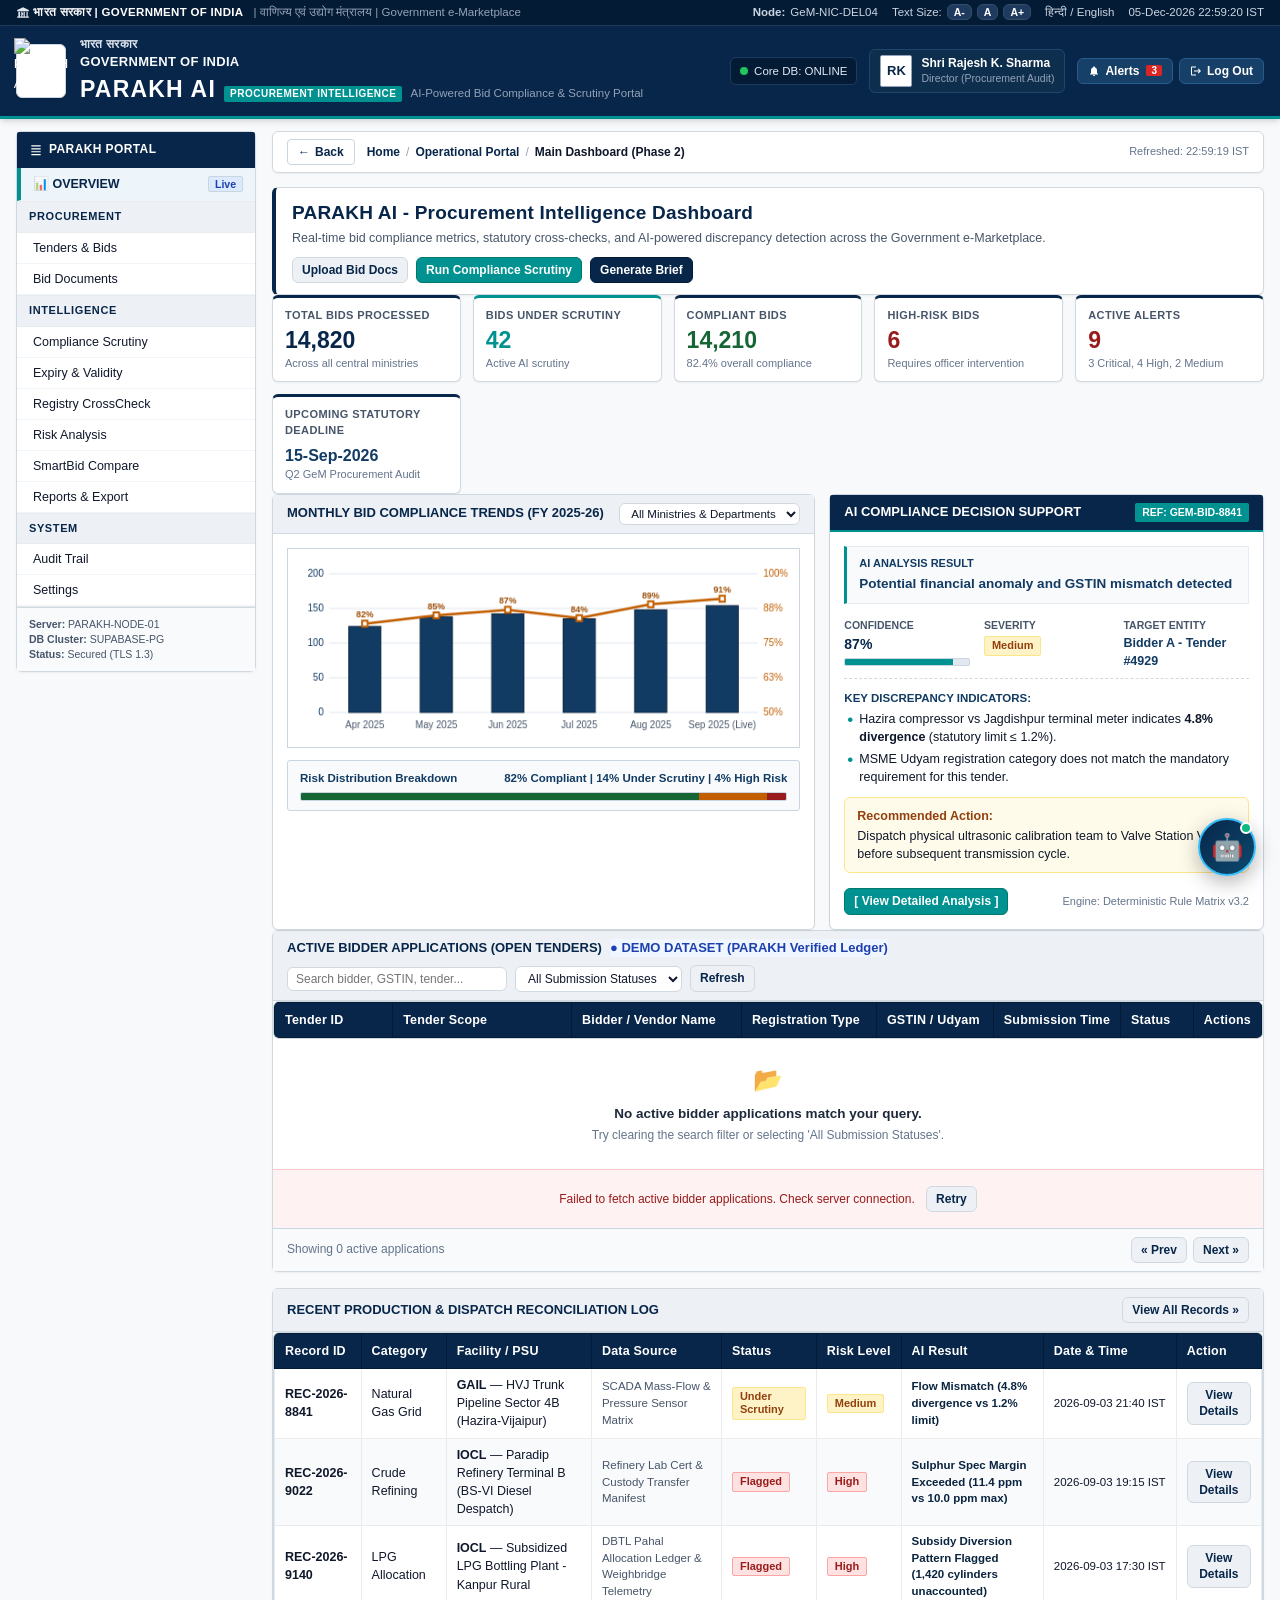
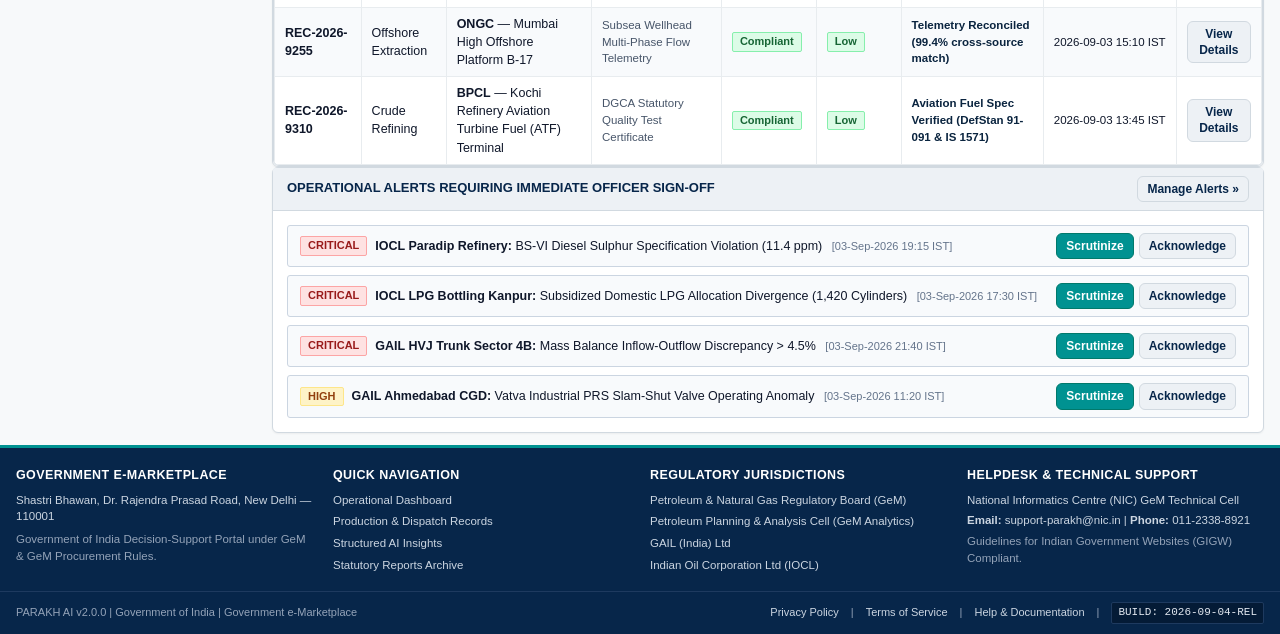
==== commit 080c529d: "feat: implement active bidders, live tenders, floating AI copilot, and debarment cross-check feature" ====
--- a/static/portal/dashboard.html
+++ b/static/portal/dashboard.html
@@ -325,6 +325,71 @@
                   </button>
                   <span style="font-size:11px; color:#64748B;">Engine: Deterministic Rule Matrix v3.2</span>
                 </div>
+              </div>
+            </div>
+          </div>
+        </div>
+
+        <!-- FEATURE 1: ACTIVE BIDDER APPLICATIONS (CURRENT OPEN TENDERS) -->
+        <div class="panel" style="margin-bottom:16px;">
+          <div class="panel-header" style="display:flex; justify-content:space-between; align-items:center; flex-wrap:wrap; gap:8px;">
+            <div style="display:flex; align-items:center; gap:8px;">
+              <span>ACTIVE BIDDER APPLICATIONS (OPEN TENDERS)</span>
+              <span class="ai-tag" style="background:#EFF6FF; color:#1E40AF; border-color:#BFDBFE;">● DEMO DATASET (PARAKH Verified Ledger)</span>
+            </div>
+            <div style="display:flex; gap:8px; align-items:center;">
+              <input type="text" id="activeBiddersSearchInput" placeholder="Search bidder, GSTIN, tender..." class="form-control" style="font-size:12px; padding:4px 8px; width:220px;" oninput="parakhApp.filterActiveBidders()">
+              <select id="activeBiddersStatusFilter" class="form-control" style="font-size:12px; padding:4px 8px;" onchange="parakhApp.filterActiveBidders()">
+                <option value="ALL">All Submission Statuses</option>
+                <option value="Submitted">Submitted</option>
+                <option value="Under Analysis">Under Analysis</option>
+                <option value="Needs Review">Needs Review</option>
+                <option value="Compliant">Compliant</option>
+              </select>
+              <button class="btn btn-secondary btn-sm" onclick="parakhApp.loadActiveBidders()">Refresh</button>
+            </div>
+          </div>
+          <div class="panel-body" style="padding:0;">
+            <div class="table-responsive">
+              <table class="table-gov" id="activeBiddersTable">
+                <thead>
+                  <tr>
+                    <th style="width:14%;">Tender ID</th>
+                    <th style="width:22%;">Tender Scope</th>
+                    <th style="width:18%;">Bidder / Vendor Name</th>
+                    <th style="width:14%;">Registration Type</th>
+                    <th style="width:12%;">GSTIN / Udyam</th>
+                    <th style="width:10%;">Submission Time</th>
+                    <th style="width:8%;">Status</th>
+                    <th style="width:12%; text-align:right;">Actions</th>
+                  </tr>
+                </thead>
+                <tbody id="activeBiddersTbody">
+                  <!-- Populated dynamically by parakhApp.renderActiveBiddersTable() -->
+                </tbody>
+              </table>
+            </div>
+            <!-- Empty State -->
+            <div id="activeBiddersEmpty" style="display:none; padding:24px; text-align:center; color:#64748B;">
+              <div style="font-size:24px; margin-bottom:6px;">📂</div>
+              <strong style="color:#1E293B;">No active bidder applications match your query.</strong>
+              <div style="font-size:12px; margin-top:4px;">Try clearing the search filter or selecting 'All Submission Statuses'.</div>
+            </div>
+            <!-- Loading State -->
+            <div id="activeBiddersLoading" style="display:none; padding:24px; text-align:center; color:#1E40AF;">
+              <div style="font-size:13px; font-weight:600;">⚡ Loading verified bidder applications from GeM registry...</div>
+            </div>
+            <!-- Error State -->
+            <div id="activeBiddersError" style="display:none; padding:16px; background:#FEF2F2; color:#991B1B; border-top:1px solid #FECACA; text-align:center; font-size:12px;">
+              <span>Failed to fetch active bidder applications. Check server connection.</span>
+              <button class="btn btn-secondary btn-sm" style="margin-left:8px;" onclick="parakhApp.loadActiveBidders()">Retry</button>
+            </div>
+            <!-- Pagination Controls -->
+            <div id="activeBiddersPagination" style="display:flex; justify-content:space-between; align-items:center; padding:8px 14px; background:#F8FAFC; border-top:1px solid #CBD5E1; font-size:12px;">
+              <span id="activeBiddersPageInfo" style="color:#64748B;">Showing 1-6 of 6 active applications</span>
+              <div style="display:flex; gap:6px;">
+                <button type="button" class="btn btn-secondary btn-sm" id="activeBiddersPrevBtn" onclick="parakhApp.activeBiddersPrevPage()" disabled>&laquo; Prev</button>
+                <button type="button" class="btn btn-secondary btn-sm" id="activeBiddersNextBtn" onclick="parakhApp.activeBiddersNextPage()" disabled>Next &raquo;</button>
               </div>
             </div>
           </div>
@@ -380,22 +445,133 @@
       <section class="view-section" id="view-records" style="display:none;">
         <div class="page-title-banner">
           <div class="page-title-group">
-            <h1>Production & Dispatch Records Management</h1>
-            <p>Complete multi-source statutory repository of pipeline SCADA readings, refinery dispatch ledgers, and subsidized fuel allocations.</p>
+            <h1>Tenders, Bids & Procurement Records</h1>
+            <p>Live Government e-Marketplace (GeM) public procurement tenders, active bidder applications, and statutory hydrocarbon dispatch ledgers.</p>
           </div>
           <div class="page-actions-group">
             <button class="btn btn-secondary btn-sm" onclick="parakhApp.goBack()">
               <span>&larr; Back</span>
             </button>
             <button class="btn btn-accent btn-sm" onclick="parakhApp.switchView('upload')">
-              <span>+ Ingest Telemetry Batch</span>
+              <span>+ Ingest Bid Documents</span>
             </button>
-            <button class="btn btn-secondary btn-sm" onclick="parakhApp.exportRecordsCSV()">
-              <span>Export CSV</span>
+            <button class="btn btn-secondary btn-sm" onclick="parakhApp.loadLiveTenders()">
+              <span>Refresh Tenders</span>
             </button>
           </div>
         </div>
 
+        <!-- Procurement Module Dual-Tab Navigator -->
+        <div style="display:flex; gap:8px; margin-bottom:14px; border-bottom:2px solid #CBD5E1; padding-bottom:8px;">
+          <button type="button" class="btn btn-sm btn-primary" id="tabBtnLiveTenders" onclick="parakhApp.switchRecordsTab('live-tenders')">
+            🏛️ Live GeM Tenders & Active Procurement
+          </button>
+          <button type="button" class="btn btn-sm btn-secondary" id="tabBtnTelemetry" onclick="parakhApp.switchRecordsTab('telemetry')">
+            📊 Hydrocarbon Telemetry & Dispatch (Legacy)
+          </button>
+        </div>
+
+        <!-- TAB 1: LIVE TENDERS SECTION (FEATURE 2) -->
+        <div id="recordsTabLiveTenders">
+          <!-- Enterprise Filter Bar for Live Tenders -->
+          <div class="filter-card" style="margin-bottom:14px;">
+            <div class="form-row">
+              <div class="form-group flex-grow">
+                <label class="form-label" for="liveTendersSearchInput">Search Tender Title, Scope, or Reference ID</label>
+                <input type="text" id="liveTendersSearchInput" class="form-control" placeholder="e.g. Mechanical Equipment, Valves, GAIL, GEM/2026/B/882109..." oninput="parakhApp.filterLiveTenders()">
+              </div>
+              <div class="form-group">
+                <label class="form-label" for="liveTendersDeptFilter">Ministry / Department / PSU</label>
+                <select id="liveTendersDeptFilter" class="form-control" onchange="parakhApp.filterLiveTenders()">
+                  <option value="ALL">All Ministries & Departments</option>
+                  <option value="Heavy Industries">Heavy Industries / BHEL</option>
+                  <option value="Petroleum">Petroleum & Natural Gas / GAIL</option>
+                  <option value="Steel">Steel / SAIL</option>
+                  <option value="Jal Shakti">Jal Shakti / Water Mission</option>
+                  <option value="Electronics">Electronics & IT / NIC</option>
+                  <option value="Power">Power / PowerGrid Corp</option>
+                </select>
+              </div>
+              <div class="form-group">
+                <label class="form-label" for="liveTendersStatusFilter">Tender Status</label>
+                <select id="liveTendersStatusFilter" class="form-control" onchange="parakhApp.filterLiveTenders()">
+                  <option value="ALL">All Statuses</option>
+                  <option value="OPEN">Open for Bidding</option>
+                  <option value="UNDER_EVALUATION">Under Evaluation</option>
+                  <option value="CLOSED">Closed</option>
+                </select>
+              </div>
+              <div class="form-group">
+                <label class="form-label" for="liveTendersSort">Closing Date Sort</label>
+                <select id="liveTendersSort" class="form-control" onchange="parakhApp.filterLiveTenders()">
+                  <option value="ASC">Closing Soonest First</option>
+                  <option value="DESC">Closing Latest First</option>
+                </select>
+              </div>
+              <div class="form-group" style="flex-direction:row; gap:5px; align-self:flex-end;">
+                <button type="button" class="btn btn-secondary btn-sm" onclick="parakhApp.resetLiveTendersFilter()">Reset Filters</button>
+              </div>
+            </div>
+          </div>
+
+          <!-- Live Tenders Data Table -->
+          <div class="panel">
+            <div class="panel-header" style="display:flex; justify-content:space-between; align-items:center;">
+              <div style="display:flex; align-items:center; gap:8px;">
+                <span>ACTIVE GOVERNMENT e-MARKETPLACE (GeM) TENDERS</span>
+                <span class="ai-tag" style="background:#EFF6FF; color:#1E40AF; border-color:#BFDBFE;">● DEMO DATASET (GeM Public Feed)</span>
+              </div>
+              <span style="font-size:11px; color:#64748B;" id="liveTendersCountLabel">Showing 6 Open Tenders</span>
+            </div>
+            <div class="panel-body" style="padding:0;">
+              <div class="table-responsive">
+                <table class="table-gov" id="liveTendersTable">
+                  <thead>
+                    <tr>
+                      <th style="width:14%;">Tender ID</th>
+                      <th style="width:24%;">Tender Scope & Specifications</th>
+                      <th style="width:18%;">Procuring Ministry / Department</th>
+                      <th style="width:14%;">Category</th>
+                      <th style="width:10%;">Closing Date</th>
+                      <th style="width:8%;">Status</th>
+                      <th style="width:6%; text-align:center;">Bids</th>
+                      <th style="width:10%; text-align:right;">Action</th>
+                    </tr>
+                  </thead>
+                  <tbody id="liveTendersTbody">
+                    <!-- Populated dynamically by parakhApp.renderLiveTendersTable() -->
+                  </tbody>
+                </table>
+              </div>
+              <!-- Empty State -->
+              <div id="liveTendersEmpty" style="display:none; padding:28px; text-align:center; color:#64748B;">
+                <div style="font-size:28px; margin-bottom:6px;">🏛️</div>
+                <strong style="color:#1E293B;">No live tenders match the selected criteria.</strong>
+                <div style="font-size:12px; margin-top:4px;">Try selecting 'All Ministries' or resetting the search term.</div>
+              </div>
+              <!-- Loading State -->
+              <div id="liveTendersLoading" style="display:none; padding:28px; text-align:center; color:#1E40AF;">
+                <div style="font-size:13px; font-weight:600;">⚡ Synchronizing live tenders from GeM public feeds...</div>
+              </div>
+              <!-- Error State -->
+              <div id="liveTendersError" style="display:none; padding:16px; background:#FEF2F2; color:#991B1B; border-top:1px solid #FECACA; text-align:center; font-size:12px;">
+                <span>Live tender provider is currently unreachable.</span>
+                <button class="btn btn-secondary btn-sm" style="margin-left:8px;" onclick="parakhApp.loadLiveTenders()">Retry Sync</button>
+              </div>
+              <!-- Pagination Bar -->
+              <div id="liveTendersPagination" style="display:flex; justify-content:space-between; align-items:center; padding:8px 14px; background:#F8FAFC; border-top:1px solid #CBD5E1; font-size:12px;">
+                <span id="liveTendersPageInfo" style="color:#64748B;">Showing 1-6 of 6 tenders</span>
+                <div style="display:flex; gap:6px;">
+                  <button type="button" class="btn btn-secondary btn-sm" id="liveTendersPrevBtn" onclick="parakhApp.liveTendersPrevPage()" disabled>&laquo; Prev</button>
+                  <button type="button" class="btn btn-secondary btn-sm" id="liveTendersNextBtn" onclick="parakhApp.liveTendersNextPage()" disabled>Next &raquo;</button>
+                </div>
+              </div>
+            </div>
+          </div>
+        </div>
+
+        <!-- TAB 2: LEGACY TELEMETRY SECTION (WRAPS EXISTING HYDROCARBON TABLE) -->
+        <div id="recordsTabTelemetry" style="display:none;">
         <!-- Enterprise Filter Bar -->
         <div class="filter-card">
           <div class="form-row">
@@ -482,6 +658,7 @@
             <!-- Populated by JavaScript -->
           </div>
         </div>
+        </div> <!-- End recordsTabTelemetry -->
       </section>
 
       <!-- ===================================================================
@@ -1338,6 +1515,68 @@
           </div>
         </div>
 
+        <!-- FEATURE 4: DEBARMENT & CRIMINAL RECORD CROSS-CHECK MODULE -->
+        <div class="panel" style="margin-bottom:16px; border:1px solid #CBD5E1;" id="debarmentModuleCard">
+          <div class="panel-header" style="display:flex; justify-content:space-between; align-items:center; flex-wrap:wrap; gap:8px;">
+            <div style="display:flex; align-items:center; gap:8px;">
+              <span>STATUTORY DEBARMENT & CRIMINAL RECORD CROSS-CHECK</span>
+              <span class="ai-tag" id="debarmentDataSourceTag" style="background:#F0FDF4; color:#166534; border-color:#BBF7D0;">● STATUTORY SOURCES: CPPP, CVC & MoF (DEMO DATASET)</span>
+            </div>
+            <div style="display:flex; gap:8px;">
+              <button type="button" class="btn btn-secondary btn-sm" id="btnRerunDebarment" onclick="parakhApp.recheckDebarment()">
+                <span>🔄 Run Cross-Check Again</span>
+              </button>
+              <button type="button" class="btn btn-secondary btn-sm" id="btnReviewDebarment" onclick="parakhApp.openDebarmentReviewModal()">
+                <span>📋 Review Determination</span>
+              </button>
+            </div>
+          </div>
+          <div class="panel-body" style="padding:16px;">
+            <!-- Primary Status Banner -->
+            <div id="debarmentStatusBanner" style="display:flex; justify-content:space-between; align-items:center; flex-wrap:wrap; gap:12px; padding:14px 18px; border-radius:4px; background:#F0FDF4; border:1px solid #BBF7D0; margin-bottom:14px;">
+              <div>
+                <div style="font-size:11px; font-weight:800; text-transform:uppercase; letter-spacing:0.5px; color:#15803D;" id="debarmentBannerSubtitle">STATUTORY SCRUTINY STATUS</div>
+                <div style="font-size:17px; font-weight:800; color:#166534; margin-top:2px;" id="debarmentBannerTitle">✓ No Verified Restricted Record Found</div>
+                <div style="font-size:12.5px; color:#334155; margin-top:4px;" id="debarmentBannerDesc">
+                  Multi-identifier cross-check across Central Vigilance Commission (CVC) and Ministry of Finance registers returned negative match.
+                </div>
+              </div>
+              <div style="text-align:right;">
+                <div style="font-size:11px; color:#64748B; font-weight:700;">MATCH CONFIDENCE</div>
+                <div style="font-size:20px; font-weight:800; color:#166534;" id="debarmentConfidenceScore">0% Match</div>
+                <span class="badge badge-success" id="debarmentRiskClassBadge" style="margin-top:4px; display:inline-block;">CLEAR STANDING</span>
+              </div>
+            </div>
+
+            <!-- Multi-Identifier Entity Verification Grid -->
+            <div style="margin-bottom:14px;">
+              <div style="font-size:11.5px; font-weight:700; color:#475569; text-transform:uppercase; margin-bottom:8px;">Multi-Identifier Verification Signals:</div>
+              <div style="display:grid; grid-template-columns:repeat(auto-fit, minmax(210px, 1fr)); gap:10px;" id="debarmentIdentifiersGrid">
+                <!-- Populated dynamically: GSTIN, PAN, Udyam, Legal Name -->
+              </div>
+            </div>
+
+            <!-- Matched Records Evidence Box (Shown if high-confidence/possible match exists) -->
+            <div id="debarmentEvidenceBox" style="display:none; background:#FFFBEB; border:1px solid #FDE68A; border-radius:4px; padding:12px 16px; margin-bottom:14px;">
+              <div style="font-size:11px; font-weight:800; color:#92400E; text-transform:uppercase;">GAZETTED ORDER & ADJUDICATION EVIDENCE</div>
+              <div id="debarmentEvidenceContent" style="font-size:12.5px; color:#78350F; margin-top:4px; line-height:1.5;">
+                <!-- Populated by JS -->
+              </div>
+            </div>
+
+            <!-- Statutory Advisory Note -->
+            <div style="background:#F8FAFC; border:1px solid #E2E8F0; border-radius:4px; padding:10px 14px; font-size:12px; color:#475569; display:flex; justify-content:space-between; align-items:center;">
+              <div>
+                <strong style="color:#0F172A;">Official Evaluation Advisory:</strong>
+                <span id="debarmentAdvisoryText" style="margin-left:4px;">Bidder clear under verified public statutory debarment registers as of current retrieval date.</span>
+              </div>
+              <div style="font-size:11px; color:#64748B; white-space:nowrap; margin-left:12px;" id="debarmentTimestamp">
+                Verified: 2026-09-08 IST
+              </div>
+            </div>
+          </div>
+        </div>
+
         <!-- 6 Risk Dimensions Summary Grid -->
         <div class="panel" style="margin-bottom:16px;">
           <div class="panel-header" style="display:flex; justify-content:space-between; align-items:center;">
@@ -1739,6 +1978,141 @@
     </div>
   </footer>
 
+  <!-- =====================================================================
+       8. MODAL: TENDER DETAILS & ACTIVE BIDDERS (FEATURE 2)
+       ===================================================================== -->
+  <div class="modal-overlay" id="tenderDetailModal" style="display:none; position:fixed; top:0; left:0; width:100%; height:100%; background:rgba(7,38,74,0.65); z-index:9999; justify-content:center; align-items:center;">
+    <div style="background:#fff; border-radius:6px; width:92%; max-width:850px; max-height:90vh; box-shadow:0 16px 48px rgba(0,0,0,0.35); border:1px solid #CBD5E1; display:flex; flex-direction:column; overflow:hidden;">
+      <div style="background:var(--parakh-navy); color:#fff; padding:16px 20px; display:flex; justify-content:space-between; align-items:center;">
+        <div>
+          <span style="font-size:11px; text-transform:uppercase; color:var(--parakh-teal); font-weight:bold; letter-spacing:0.5px;" id="tenderModalRef">GEM/2026/B/882109</span>
+          <h3 style="margin:2px 0 0 0; font-size:16px; color:#fff;" id="tenderModalTitle">Supply of Mechanical Equipment & High-Pressure Industrial Valves</h3>
+        </div>
+        <button type="button" onclick="parakhApp.closeTenderDetailModal()" style="background:none; border:none; color:#fff; font-size:24px; cursor:pointer;">&times;</button>
+      </div>
+      <div style="padding:20px; overflow-y:auto; flex:1;" id="tenderModalBody">
+        <!-- Injected dynamically by parakhApp.openTenderDetail(tenderId) -->
+      </div>
+      <div style="background:#F8FAFC; border-top:1px solid #CBD5E1; padding:12px 20px; display:flex; justify-content:space-between; align-items:center;">
+        <button type="button" class="btn btn-secondary btn-sm" onclick="parakhApp.closeTenderDetailModal()">Close</button>
+        <button type="button" class="btn btn-accent btn-sm" id="btnRunTenderAnalysis" onclick="parakhApp.runTenderAnalysisFromModal()">
+          <span class="btn-icon">⚙️</span>
+          <span>[ Run PARAKH Analysis ]</span>
+        </button>
+      </div>
+    </div>
+  </div>
+
+  <!-- =====================================================================
+       9. MODAL: STATUTORY DEBARMENT DETERMINATION REVIEW (FEATURE 4)
+       ===================================================================== -->
+  <div class="modal-overlay" id="debarmentReviewModal" style="display:none; position:fixed; top:0; left:0; width:100%; height:100%; background:rgba(7,38,74,0.65); z-index:9999; justify-content:center; align-items:center;">
+    <div style="background:#fff; border-radius:6px; width:90%; max-width:620px; box-shadow:0 12px 36px rgba(0,0,0,0.35); border:1px solid #CBD5E1; overflow:hidden;">
+      <div style="background:var(--parakh-navy); color:#fff; padding:14px 20px; display:flex; justify-content:space-between; align-items:center;">
+        <div>
+          <span style="font-size:11px; text-transform:uppercase; color:var(--parakh-teal); font-weight:bold;">STATUTORY DISAMBIGUATION PROTOCOL</span>
+          <h3 style="margin:2px 0 0 0; font-size:15px; color:#fff;">Officer Restricted-List Determination</h3>
+        </div>
+        <button type="button" onclick="parakhApp.closeDebarmentReviewModal()" style="background:none; border:none; color:#fff; font-size:22px; cursor:pointer;">&times;</button>
+      </div>
+      <div style="padding:18px 20px;">
+        <input type="hidden" id="modalDebarmentRecordId">
+        <div style="margin-bottom:12px;">
+          <strong style="color:var(--parakh-navy); font-size:13.5px;" id="modalDebarmentEntityName">Entity Name</strong>
+          <div style="font-size:12px; color:#475569; margin-top:2px;" id="modalDebarmentDetails">Order details</div>
+        </div>
+        <div style="margin-bottom:14px;">
+          <label style="display:block; font-size:12px; font-weight:bold; margin-bottom:4px; color:var(--parakh-navy);">Official Determination Action:</label>
+          <select id="modalDebarmentAction" class="form-control" style="width:100%; font-size:12px; padding:6px;">
+            <option value="VERIFIED_RESTRICTED">VERIFIED RESTRICTED — Active debarment confirmed; enforce tender disqualification</option>
+            <option value="OVERRIDDEN">OVERRIDDEN — Term completed / exception granted with competent authority approval</option>
+            <option value="DISMISSED">DISMISSED — False positive / non-matching tax identifier (Presumption of innocence)</option>
+          </select>
+        </div>
+        <div style="margin-bottom:14px;">
+          <label style="display:block; font-size:12px; font-weight:bold; margin-bottom:4px; color:var(--parakh-navy);">Mandatory Statutory Rationale & File Reference:</label>
+          <textarea id="modalDebarmentRationale" rows="3" class="form-control" style="width:100%; font-size:12px; padding:6px;" placeholder="Document official reasons, MCA21 verification notes, or approval authority file ref..."></textarea>
+        </div>
+        <div style="display:flex; justify-content:flex-end; gap:8px;">
+          <button type="button" class="btn btn-secondary btn-sm" onclick="parakhApp.closeDebarmentReviewModal()">Cancel</button>
+          <button type="button" class="btn btn-primary btn-sm" onclick="parakhApp.submitDebarmentReview()">Submit Formal Determination</button>
+        </div>
+      </div>
+    </div>
+  </div>
+
+  <!-- =====================================================================
+       10. FEATURE 3: FLOATING AI CHAT ASSISTANT (WIDGET & DRAWER)
+       ===================================================================== -->
+  <!-- Floating Action Button (FAB) -->
+  <button type="button" id="parakhAiChatFab" onclick="parakhApp.toggleAiChat()" style="position:fixed; bottom:24px; right:24px; width:58px; height:58px; border-radius:50%; background:linear-gradient(135deg, var(--parakh-navy) 0%, #0c4a6e 100%); color:#fff; border:2px solid #38BDF8; box-shadow:0 6px 20px rgba(0,0,0,0.3); display:flex; justify-content:center; align-items:center; cursor:pointer; z-index:9998; transition:transform 0.2s ease;" title="Open PARAKH AI Procurement Copilot">
+    <span style="font-size:26px;">🤖</span>
+    <span id="parakhAiChatBadge" style="position:absolute; top:2px; right:2px; width:12px; height:12px; background:#10B981; border:2px solid #fff; border-radius:50%;"></span>
+  </button>
+
+  <!-- Floating Chat Box Drawer -->
+  <div id="parakhAiChatBox" style="position:fixed; bottom:92px; right:24px; width:430px; max-width:calc(100vw - 36px); height:600px; max-height:calc(100vh - 120px); background:#FFFFFF; border:1px solid #CBD5E1; border-radius:10px; box-shadow:0 16px 48px rgba(0,0,0,0.28); z-index:9999; display:none; flex-direction:column; overflow:hidden;">
+    <!-- Chat Header -->
+    <div style="background:var(--parakh-navy); color:#fff; padding:12px 16px; display:flex; justify-content:space-between; align-items:center; border-bottom:1px solid rgba(255,255,255,0.1);">
+      <div style="display:flex; align-items:center; gap:10px;">
+        <div style="width:34px; height:34px; border-radius:50%; background:#0c4a6e; border:1px solid #38BDF8; display:flex; justify-content:center; align-items:center; font-size:18px;">
+          🤖
+        </div>
+        <div>
+          <div style="font-size:13px; font-weight:800; color:#fff; display:flex; align-items:center; gap:6px;">
+            <span>PARAKH AI Copilot</span>
+            <span style="font-size:9.5px; background:#065F46; color:#A7F3D0; padding:1px 6px; border-radius:10px; font-weight:600;">Grounded RAG</span>
+          </div>
+          <div style="font-size:10.5px; color:#94A3B8;" id="chatContextSubtitle">Context: Active Bidder & Tender</div>
+        </div>
+      </div>
+      <div style="display:flex; gap:6px; align-items:center;">
+        <button type="button" onclick="parakhApp.clearAiChat()" style="background:none; border:none; color:#94A3B8; font-size:14px; cursor:pointer; padding:4px;" title="Clear conversation">🗑️</button>
+        <button type="button" onclick="parakhApp.toggleAiChat()" style="background:none; border:none; color:#fff; font-size:22px; cursor:pointer; line-height:1; padding:0 4px;" title="Minimize">&minus;</button>
+      </div>
+    </div>
+
+    <!-- Active Context Bar -->
+    <div style="background:#F1F5F9; border-bottom:1px solid #E2E8F0; padding:6px 14px; font-size:11px; display:flex; justify-content:space-between; align-items:center;" id="chatActiveContextBar">
+      <div style="color:#475569; overflow:hidden; text-overflow:ellipsis; white-space:nowrap; max-width:280px;" id="chatActiveContextLabel">
+        📍 <strong>Target:</strong> Bharat Industrial Systems
+      </div>
+      <span style="font-size:10px; color:#1E40AF; background:#DBEAFE; padding:2px 6px; border-radius:3px; font-weight:600;" id="chatActiveViewTag">DASHBOARD</span>
+    </div>
+
+    <!-- Quick Suggestion Chips -->
+    <div style="padding:8px 12px; background:#F8FAFC; border-bottom:1px solid #E2E8F0; display:flex; gap:6px; overflow-x:auto; white-space:nowrap;" id="chatPromptChips">
+      <button type="button" class="btn btn-secondary btn-sm" style="font-size:10.5px; padding:3px 8px; border-radius:12px; flex-shrink:0;" onclick="parakhApp.sendPredefinedChatMessage('What are the main compliance risks for this bidder?')">
+        ⚠️ Compliance Risks?
+      </button>
+      <button type="button" class="btn btn-secondary btn-sm" style="font-size:10.5px; padding:3px 8px; border-radius:12px; flex-shrink:0;" onclick="parakhApp.sendPredefinedChatMessage('Check statutory debarment and criminal records.')">
+        ⚖️ Debarment Standing?
+      </button>
+      <button type="button" class="btn btn-secondary btn-sm" style="font-size:10.5px; padding:3px 8px; border-radius:12px; flex-shrink:0;" onclick="parakhApp.sendPredefinedChatMessage('Summarize mandatory tender criteria.')">
+        📑 Tender Clauses?
+      </button>
+    </div>
+
+    <!-- Message Stream -->
+    <div id="aiChatMessages" style="flex:1; padding:14px; overflow-y:auto; display:flex; flex-direction:column; gap:12px; background:#FAFAFA;">
+      <!-- Populated dynamically by parakhApp -->
+    </div>
+
+    <!-- Loading Indicator -->
+    <div id="aiChatTypingIndicator" style="display:none; padding:8px 14px; background:#F1F5F9; font-size:11.5px; color:#475569; display:flex; align-items:center; gap:8px;">
+      <span class="spinner" style="display:inline-block; width:12px; height:12px; border:2px solid #CBD5E1; border-top-color:#0284C7; border-radius:50%; animation:spin 0.8s linear infinite;"></span>
+      <span>PARAKH AI is querying verified registries and synthesizing evidence...</span>
+    </div>
+
+    <!-- Chat Input Form -->
+    <form id="aiChatForm" onsubmit="event.preventDefault(); parakhApp.sendUserChatMessage();" style="padding:10px 14px; background:#FFFFFF; border-top:1px solid #CBD5E1; display:flex; gap:8px; align-items:center;">
+      <input type="text" id="aiChatInput" class="form-control" style="flex:1; font-size:12.5px; padding:8px 12px; border-radius:20px; border:1px solid #CBD5E1;" placeholder="Ask about tender clauses, compliance, or debarment..." autocomplete="off">
+      <button type="submit" id="aiChatSendBtn" class="btn btn-primary" style="border-radius:50%; width:36px; height:36px; padding:0; display:flex; justify-content:center; align-items:center;" title="Send Message">
+        <span style="font-size:14px; margin-left:2px;">➤</span>
+      </button>
+    </form>
+  </div>
+
   <!-- Application Logic -->
   <script src="/static/js/api.js"></script>
   <script src="/static/js/app.js"></script>
